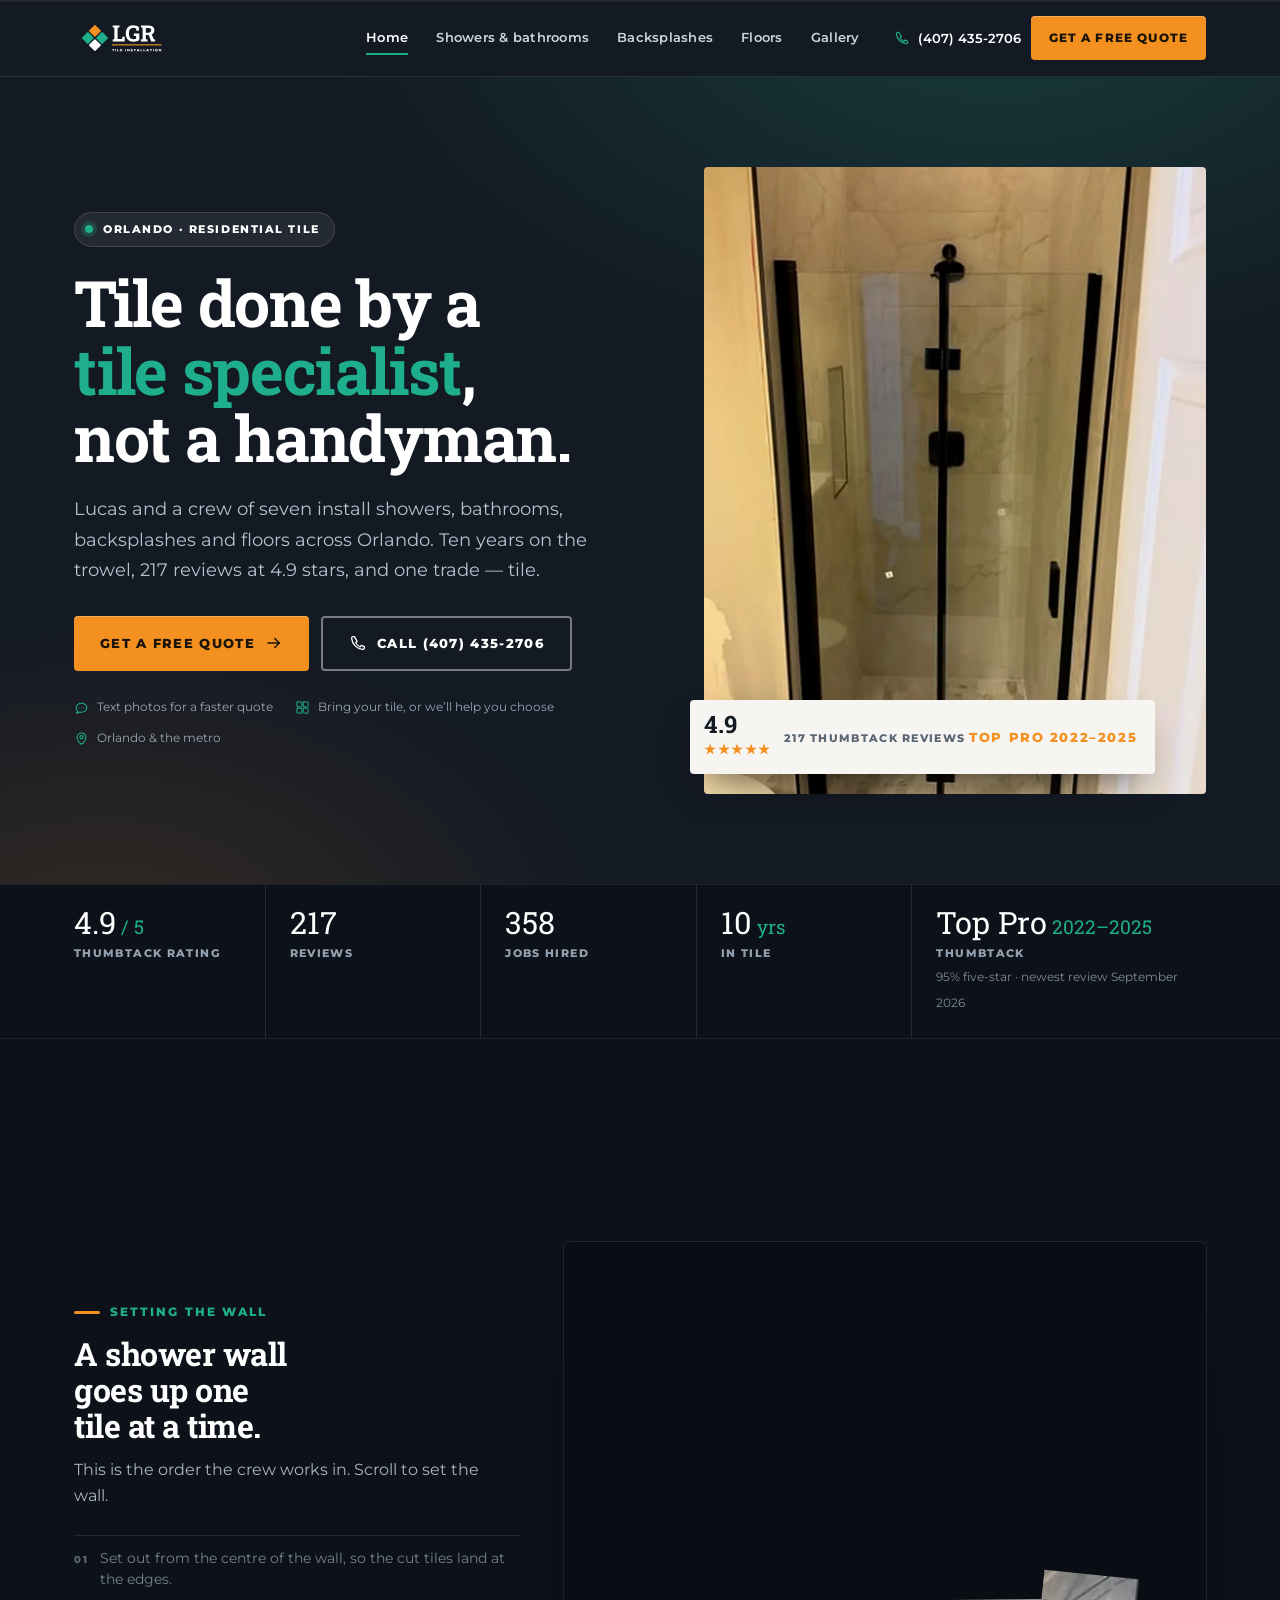
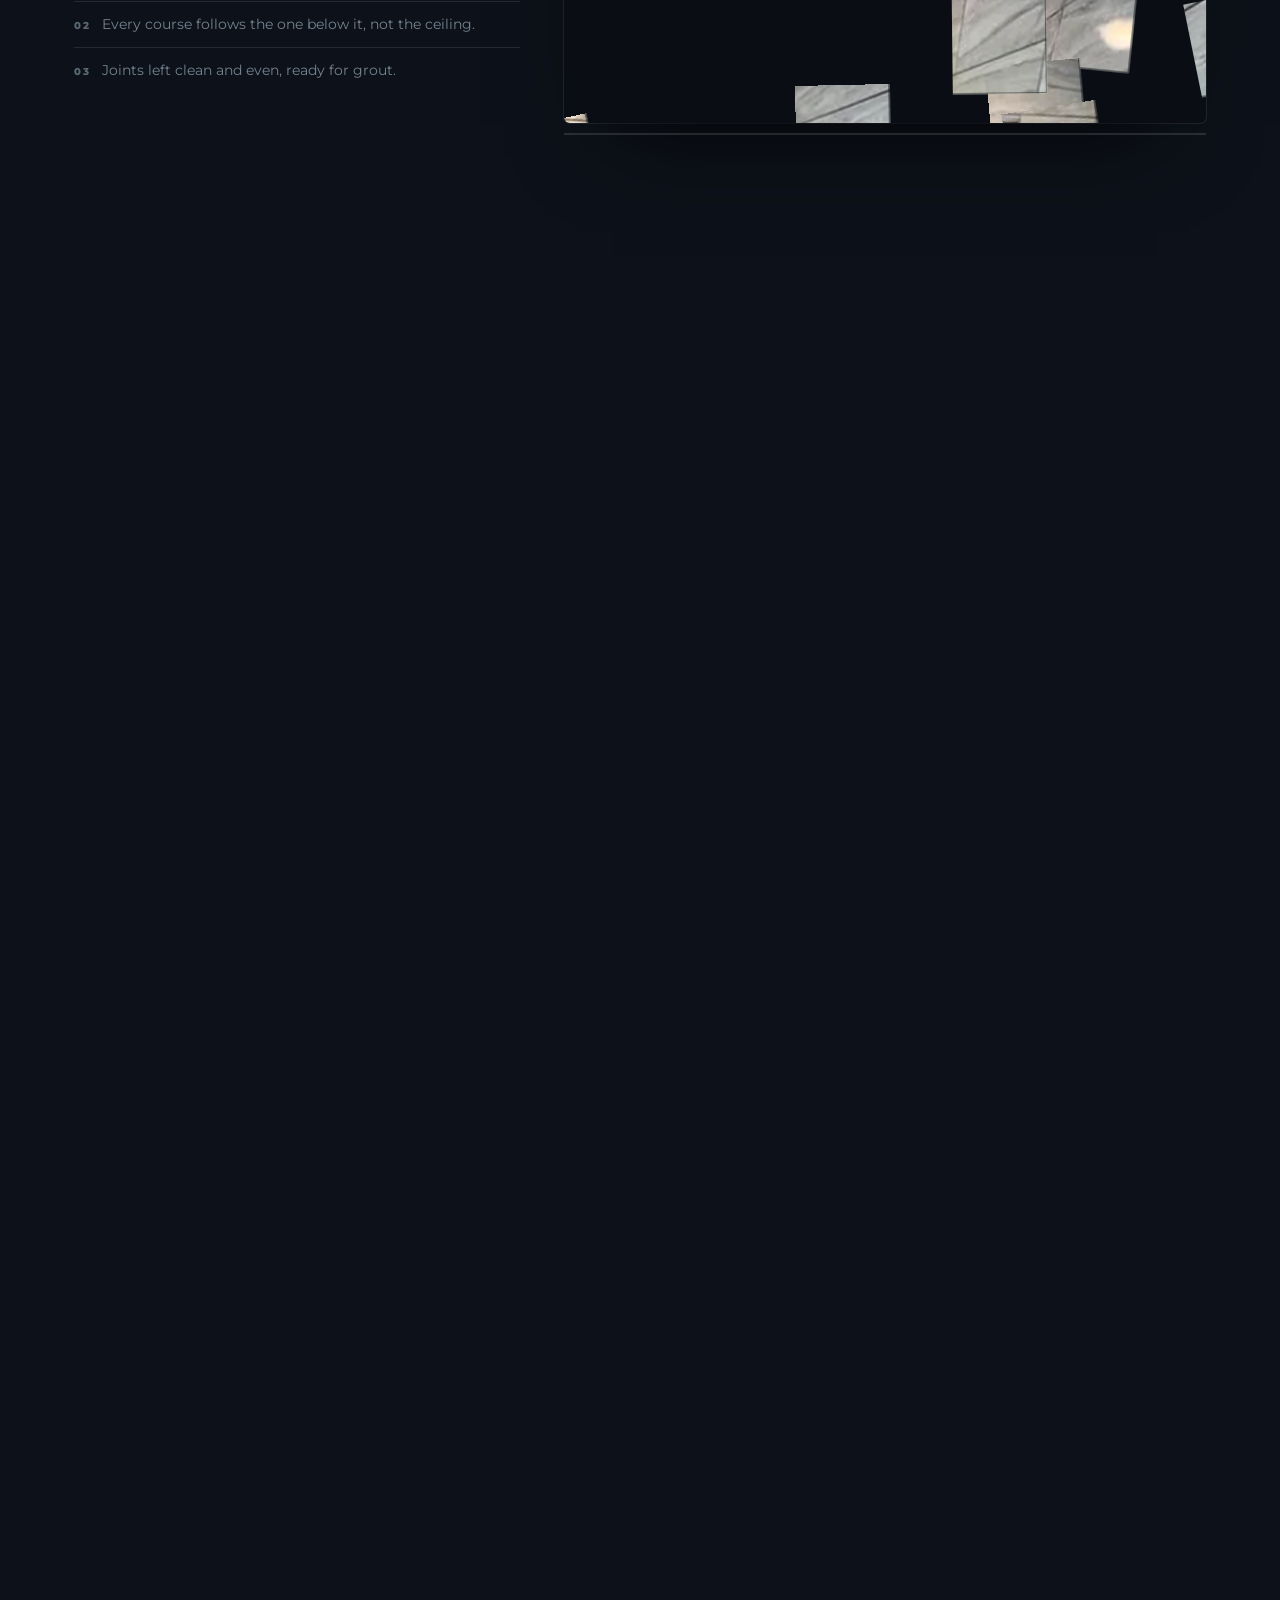
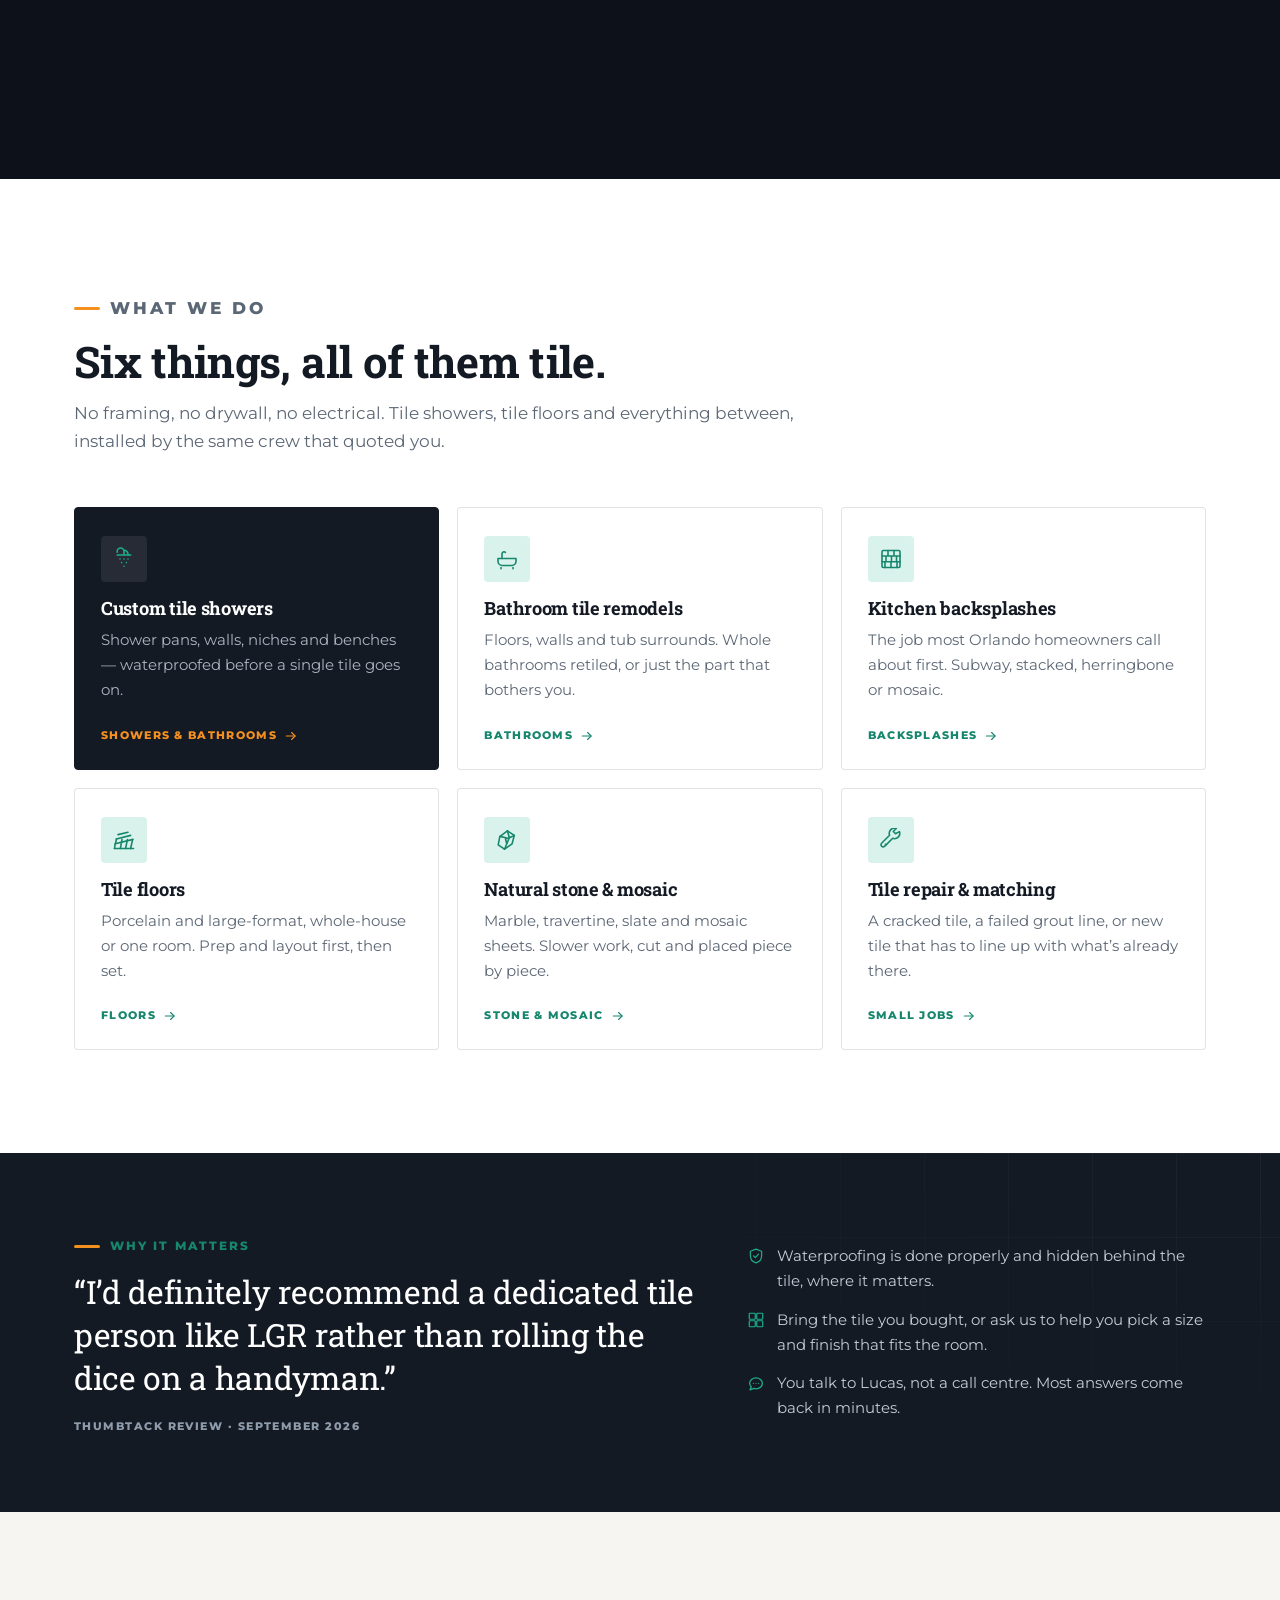
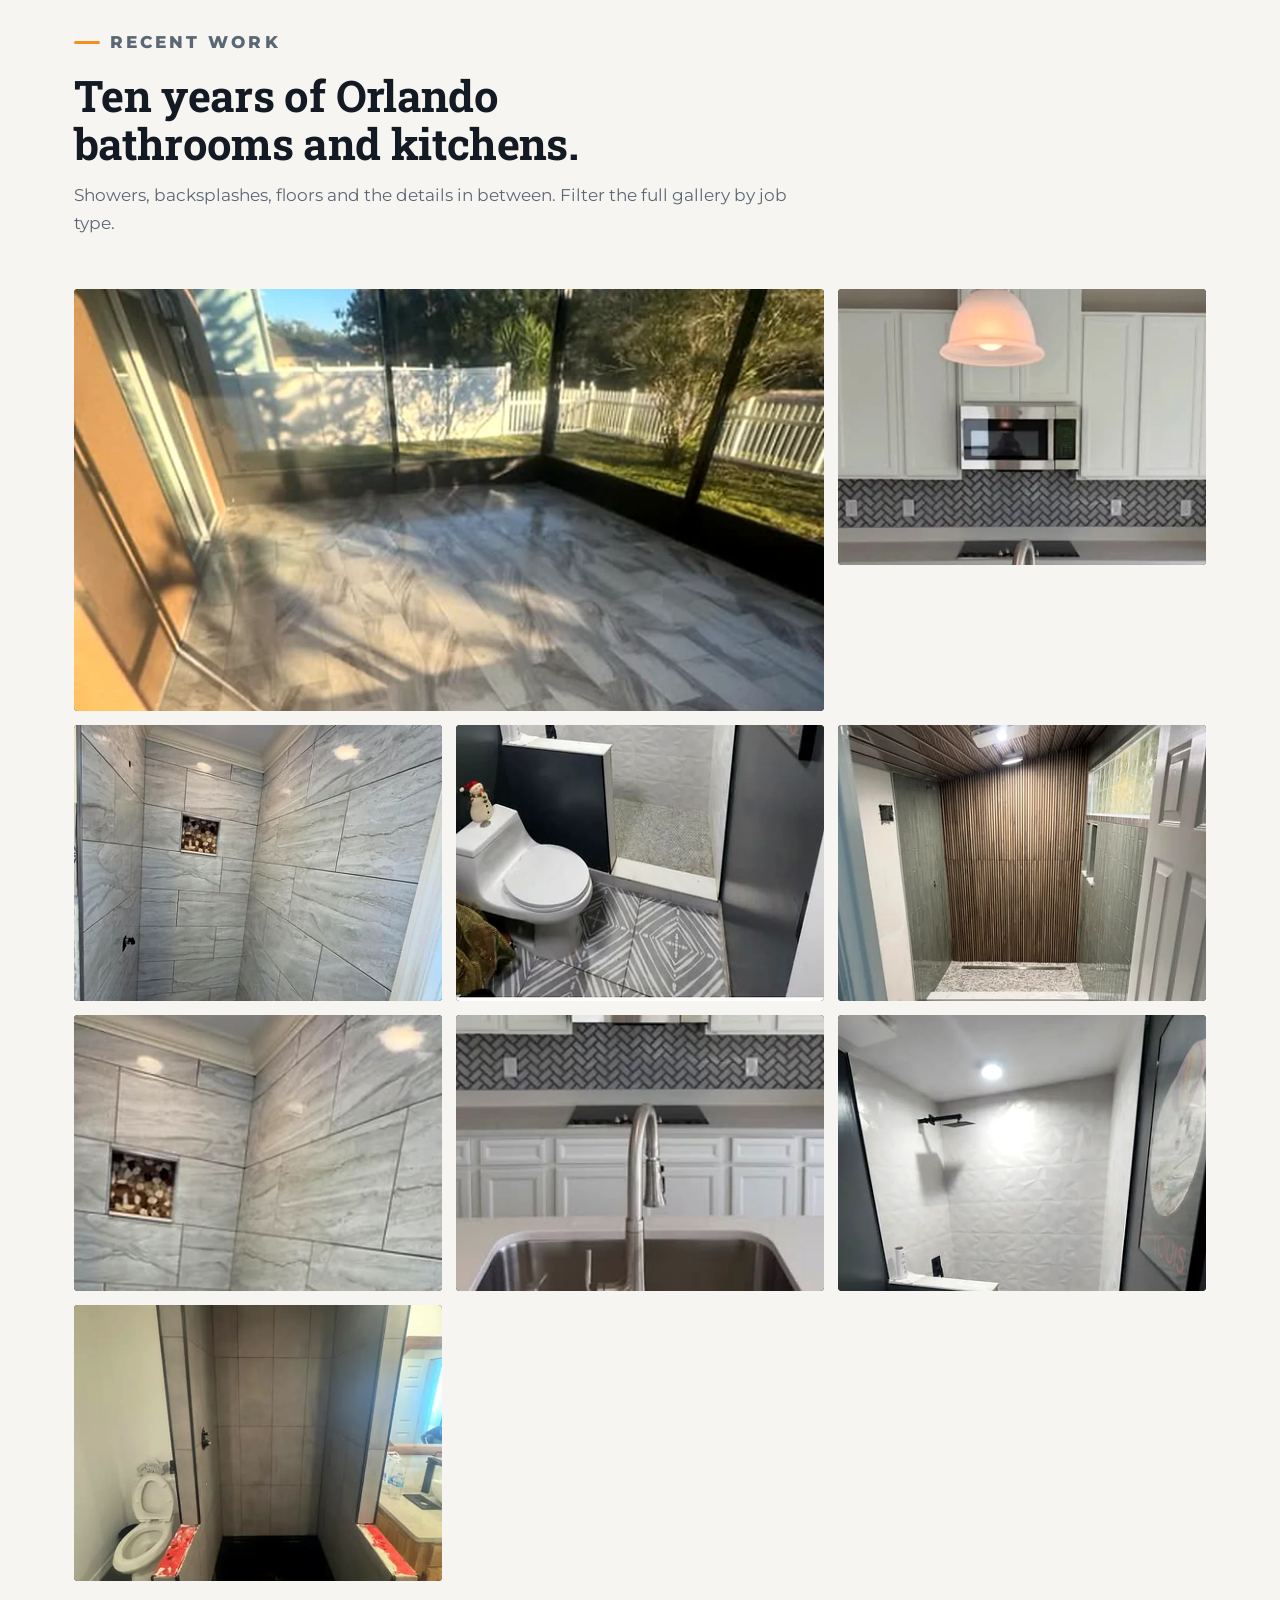
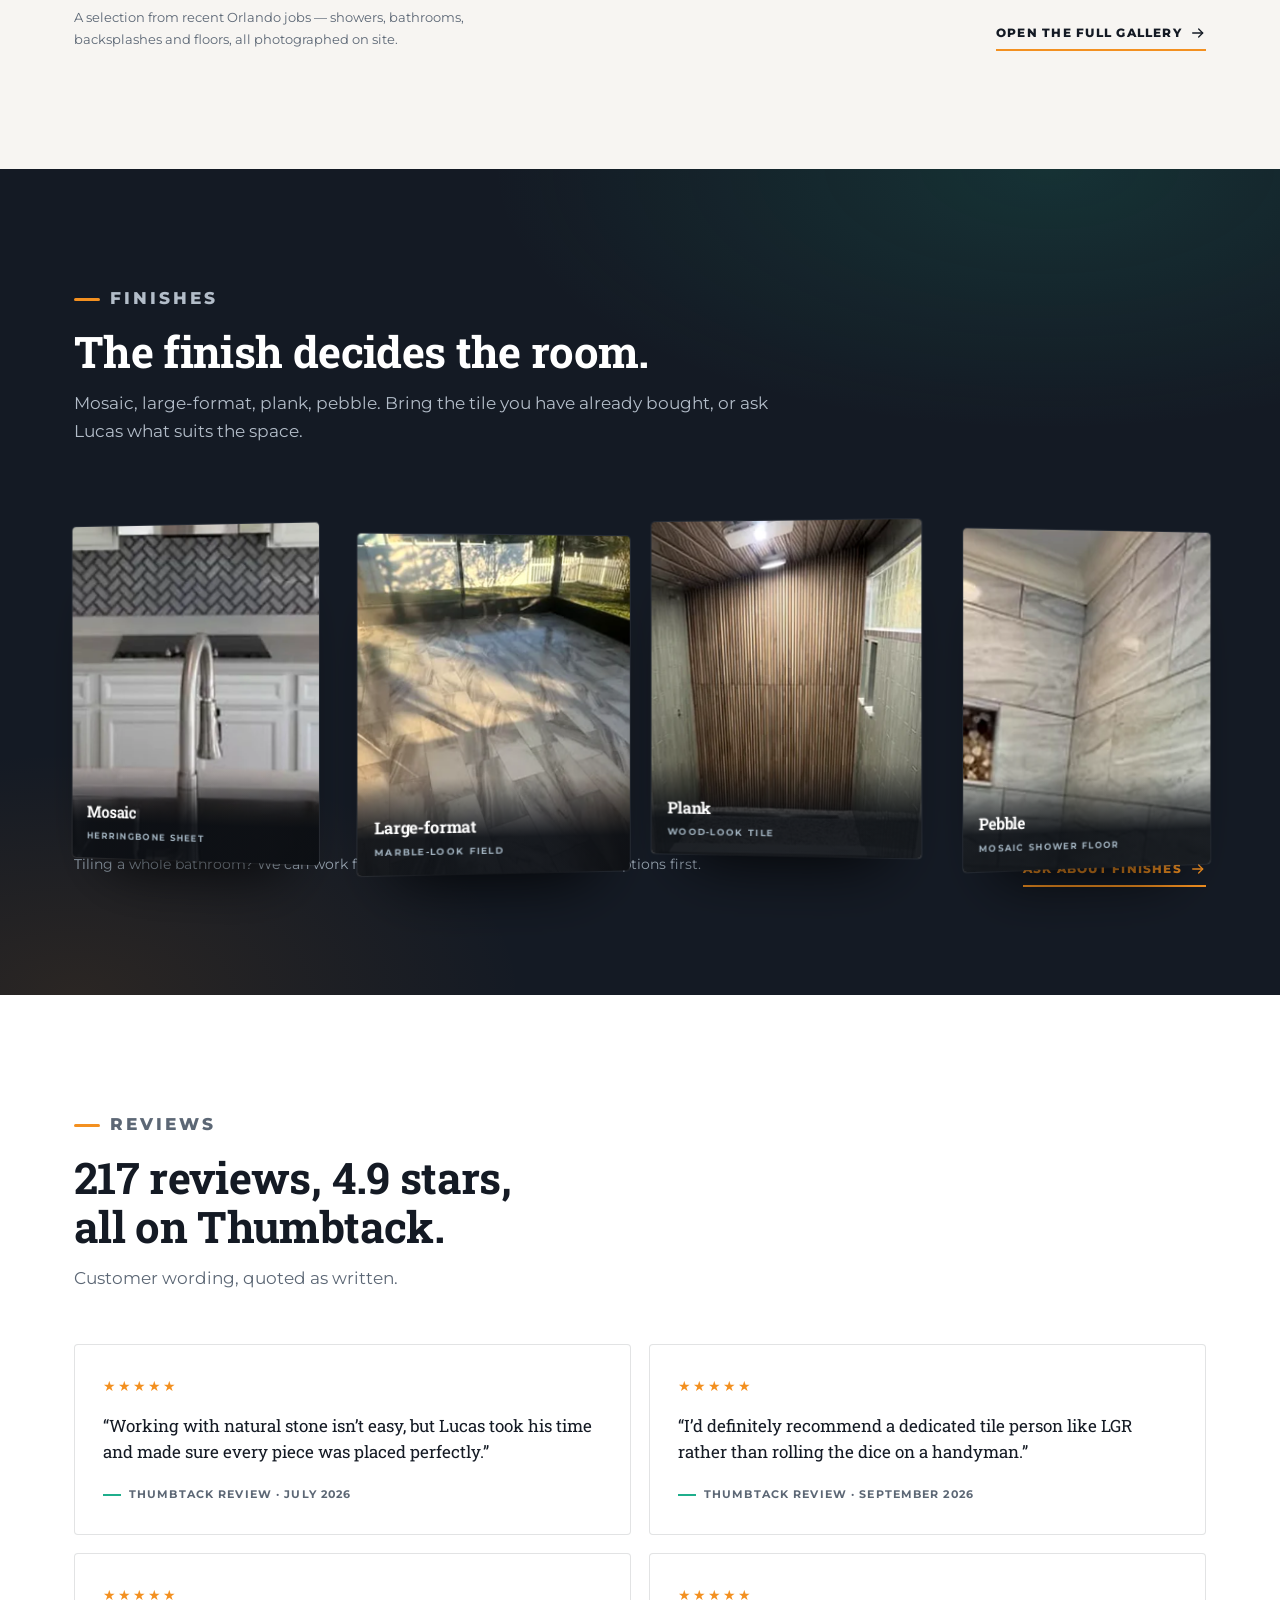
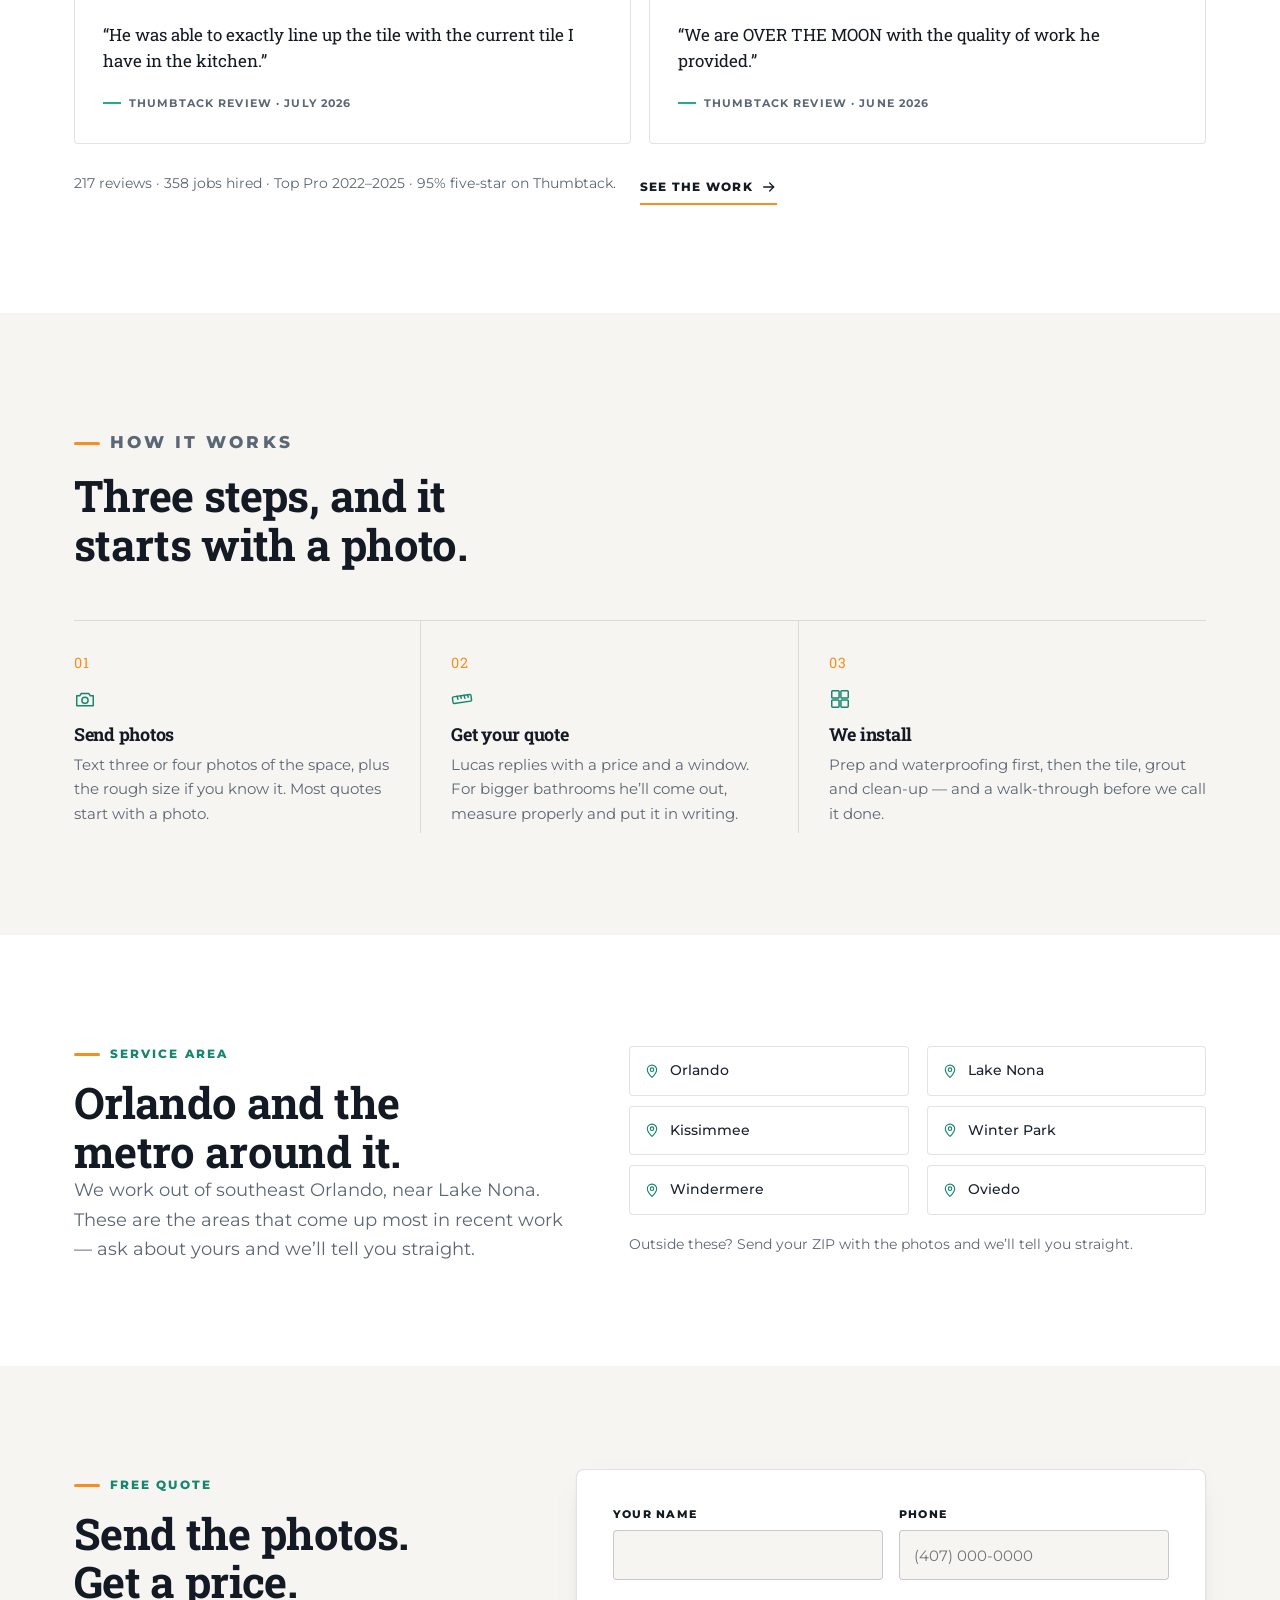
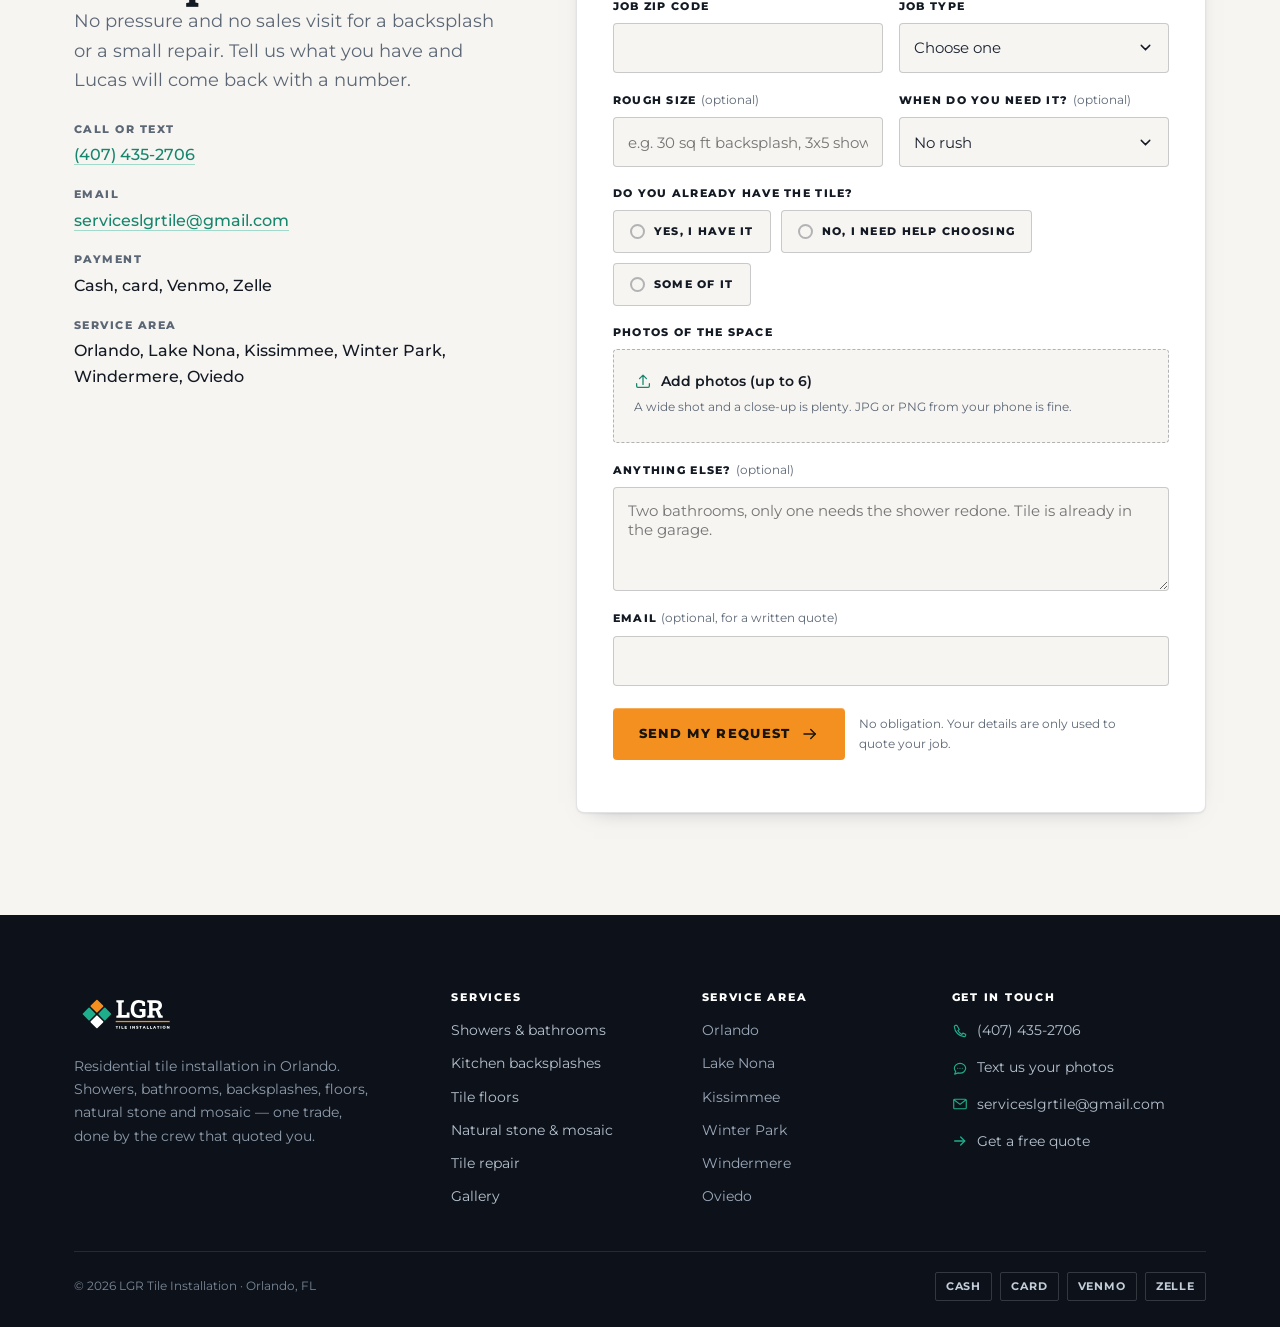
==== index.html @ 1f724a9e "Build the LGR Tile Installation site with its scroll-driven wall scene Seven static pages for an Orl" ====
<!doctype html>
<html lang="en">
<head>
  <meta charset="utf-8">
  <meta name="viewport" content="width=device-width, initial-scale=1">
  <title>Tile Installation in Orlando, FL | LGR Tile Installation</title>
  <meta name="description" content="Custom tile showers, bathroom remodels, kitchen backsplashes and tile floors in Orlando. Lucas and a seven-person crew, ten years in tile, 4.9 stars from 217 Thumbtack reviews. Free quotes — text your photos.">
  <link rel="canonical" href="https://lgrtileorlando.com/">
  <meta name="theme-color" content="#141a24">
  <link rel="icon" href="/assets/favicon.svg" type="image/svg+xml">
  <link rel="apple-touch-icon" href="/assets/favicon.svg">
  <meta property="og:type" content="website">
  <meta property="og:site_name" content="LGR Tile Installation">
  <meta property="og:title" content="Tile Installation in Orlando, FL | LGR Tile Installation">
  <meta property="og:description" content="Tile done by a tile specialist, not a handyman. Showers, bathrooms, backsplashes and floors across Orlando.">
  <meta property="og:url" content="https://lgrtileorlando.com/">
  <meta property="og:image" content="https://lgrtileorlando.com/assets/og.png">
  <meta property="og:image:alt" content="LGR Tile Installation — tile showers, bathrooms, backsplashes and floors in Orlando">
  <meta name="twitter:card" content="summary_large_image">
  <link rel="preload" href="/assets/fonts/roboto-slab-var.woff2" as="font" type="font/woff2" crossorigin>
  <link rel="preload" href="/assets/fonts/montserrat-var.woff2" as="font" type="font/woff2" crossorigin>
  <link rel="stylesheet" href="/assets/styles.css">
  <link rel="stylesheet" href="/assets/pages.css">
  <link rel="stylesheet" href="/assets/motion.css">
  <script>document.documentElement.classList.add('js');</script>
  <script type="application/ld+json">
  {
    "@context": "https://schema.org",
    "@type": "HomeAndConstructionBusiness",
    "name": "LGR Tile Installation",
    "alternateName": "LGR Tile",
    "description": "Residential tile installation in Orlando: custom showers, bathroom remodels, kitchen backsplashes, tile floors, natural stone, mosaic and tile repair.",
    "url": "https://lgrtileorlando.com/",
    "telephone": "+1-407-435-2706",
    "email": "serviceslgrtile@gmail.com",
    "image": "https://lgrtileorlando.com/assets/og.png",
    "logo": "https://lgrtileorlando.com/assets/logo-light.svg",
    "knowsAbout": ["Tile installation", "Waterproofing", "Natural stone", "Mosaic tile", "Porcelain tile"],
    "areaServed": [
      { "@type": "City", "name": "Orlando" },
      { "@type": "City", "name": "Lake Nona" },
      { "@type": "City", "name": "Kissimmee" },
      { "@type": "City", "name": "Winter Park" },
      { "@type": "City", "name": "Windermere" },
      { "@type": "City", "name": "Oviedo" }
    ],
    "address": { "@type": "PostalAddress", "addressLocality": "Orlando", "addressRegion": "FL", "addressCountry": "US" },
    "paymentAccepted": "Cash, Credit Card, Venmo, Zelle",
    "aggregateRating": { "@type": "AggregateRating", "ratingValue": "4.9", "reviewCount": "217", "bestRating": "5" },
    "review": [
      {
        "@type": "Review",
        "reviewRating": { "@type": "Rating", "ratingValue": "5", "bestRating": "5" },
        "author": { "@type": "Person", "name": "Thumbtack customer" },
        "datePublished": "2026-07",
        "reviewBody": "Working with natural stone isn't easy, but Lucas took his time and made sure every piece was placed perfectly."
      },
      {
        "@type": "Review",
        "reviewRating": { "@type": "Rating", "ratingValue": "5", "bestRating": "5" },
        "author": { "@type": "Person", "name": "Thumbtack customer" },
        "datePublished": "2026-09",
        "reviewBody": "I'd definitely recommend a dedicated tile person like LGR rather than rolling the dice on a handyman."
      }
    ]
  }
  </script>
</head>
<body>
  <a class="skip-link" href="#main">Skip to content</a>

  <header class="site-header">
    <div class="wrap">
      <a class="brand" href="/" aria-label="LGR Tile Installation — home">
        <img src="/assets/logo-dark.svg" alt="LGR Tile Installation" width="499" height="220">
      </a>
      <nav class="nav" id="site-nav" aria-label="Main">
        <a href="/" aria-current="page">Home</a>
        <a href="/showers-bathrooms/">Showers &amp; bathrooms</a>
        <a href="/backsplashes/">Backsplashes</a>
        <a href="/floors/">Floors</a>
        <a href="/gallery/">Gallery</a>
        <a class="nav-cta btn btn--accent btn--sm" href="/quote/">Get a free quote</a>
      </nav>
      <div class="header-actions">
        <a class="header-phone" href="tel:+14074352706" data-loc="header">
          <svg class="icon" aria-hidden="true"><use href="/assets/sprite.svg#i-phone"></use></svg>
          (407) 435-2706
        </a>
        <a class="btn btn--accent btn--sm" href="/quote/">Get a free quote</a>
      </div>
      <button class="nav-toggle" type="button" aria-expanded="false" aria-controls="site-nav" aria-label="Open menu">
        <svg class="icon icon-menu" aria-hidden="true"><use href="/assets/sprite.svg#i-menu"></use></svg>
        <svg class="icon icon-close" aria-hidden="true"><use href="/assets/sprite.svg#i-close"></use></svg>
      </button>
    </div>
  </header>

  <main id="main">

    <!-- Hero -->
    <section class="hero">
      <div class="wrap">
        <div class="hero-copy">
          <p class="hero-eyebrow"><span class="dot" aria-hidden="true"></span>Orlando &middot; residential tile</p>
          <h1>Tile done by a <em>tile specialist</em>, not a handyman.</h1>
          <p class="hero-sub">Lucas and a crew of seven install showers, bathrooms, backsplashes and floors across Orlando. Ten years on the trowel, 217 reviews at 4.9 stars, and one trade — tile.</p>
          <div class="hero-actions">
            <a class="btn btn--accent" href="/quote/">
              Get a free quote
              <svg class="icon" aria-hidden="true"><use href="/assets/sprite.svg#i-arrow"></use></svg>
            </a>
            <a class="btn btn--ghost-light" href="tel:+14074352706" data-loc="hero">
              <svg class="icon" aria-hidden="true"><use href="/assets/sprite.svg#i-phone"></use></svg>
              Call (407) 435-2706
            </a>
          </div>
          <p class="hero-meta">
            <span><svg class="icon" aria-hidden="true"><use href="/assets/sprite.svg#i-chat"></use></svg>Text photos for a faster quote</span>
            <span><svg class="icon" aria-hidden="true"><use href="/assets/sprite.svg#i-tile"></use></svg>Bring your tile, or we&rsquo;ll help you choose</span>
            <span><svg class="icon" aria-hidden="true"><use href="/assets/sprite.svg#i-pin"></use></svg>Orlando &amp; the metro</span>
          </p>
        </div>

        <div class="hero-art">
          <figure class="shot shot--tall" data-photo="hero-shower" data-alt="Marble-look tile shower with a black-framed glass door">
            <span class="shot-label"><span class="tile-dot" aria-hidden="true"></span>Marble-look shower &middot; Orlando</span>
          </figure>
          <div class="hero-badge">
            <div>
              <strong>4.9</strong>
              <span class="stars" aria-hidden="true">&#9733;&#9733;&#9733;&#9733;&#9733;</span>
            </div>
            <div>
              <span>217 Thumbtack reviews</span>
              <span class="stars" aria-hidden="true">Top Pro 2022&ndash;2025</span>
            </div>
          </div>
        </div>
      </div>
    </section>

    <!-- Proof bar -->
    <section class="proof" aria-label="Reputation at a glance">
      <div class="wrap">
        <div class="proof-item">
          <span class="proof-num">4.9<span class="unit"> / 5</span></span>
          <span class="proof-label">Thumbtack rating</span>
        </div>
        <div class="proof-item">
          <span class="proof-num">217</span>
          <span class="proof-label">Reviews</span>
        </div>
        <div class="proof-item">
          <span class="proof-num">358</span>
          <span class="proof-label">Jobs hired</span>
        </div>
        <div class="proof-item">
          <span class="proof-num">10<span class="unit"> yrs</span></span>
          <span class="proof-label">In tile</span>
        </div>
        <div class="proof-item proof-item--wide">
          <span class="proof-num">Top Pro<span class="unit"> 2022&ndash;2025</span></span>
          <span class="proof-label">Thumbtack</span>
          <span class="proof-source">95% five-star &middot; newest review September 2026</span>
        </div>
      </div>
    </section>

    <!-- Set the wall — pinned scroll scene -->
    <section class="build" id="build" aria-labelledby="build-title">
      <div class="build__sticky">
        <div class="wrap build__inner">
          <div class="build__copy">
            <p class="eyebrow">Setting the wall</p>
            <h2 class="h2" id="build-title">A shower wall goes up one tile at a time.</h2>
            <p class="build__lede">This is the order the crew works in. Scroll to set the wall.</p>
            <ol class="build__steps">
              <li><span class="build__num">01</span><span>Set out from the centre of the wall, so the cut tiles land at the edges.</span></li>
              <li><span class="build__num">02</span><span>Every course follows the one below it, not the ceiling.</span></li>
              <li><span class="build__num">03</span><span>Joints left clean and even, ready for grout.</span></li>
            </ol>
          </div>

          <div class="build__stage">
            <div class="build__wall" data-build-wall>
              <img class="build__plate" src="/assets/photos/shower-gray-plank-43.webp" alt="Shower wall in gray plank-look tile with a pebble mosaic niche" width="720" height="540" loading="lazy" decoding="async">
              <span class="build__done"><span class="tile-dot" aria-hidden="true"></span>Gray plank shower &middot; set</span>
            </div>
            <div class="build__meter" aria-hidden="true"><span></span></div>
          </div>
        </div>
      </div>
    </section>

    <!-- Services -->
    <section class="section" id="services">
      <div class="wrap">
        <div class="section-head reveal">
          <p class="eyebrow">What we do</p>
          <h2 class="h2">Six things, all of them tile.</h2>
          <p>No framing, no drywall, no electrical. Tile showers, tile floors and everything between, installed by the same crew that quoted you.</p>
        </div>

        <div class="cards">
          <a class="card card--feature reveal" href="/showers-bathrooms/">
            <span class="card-icon"><svg class="icon" aria-hidden="true"><use href="/assets/sprite.svg#i-shower"></use></svg></span>
            <h3>Custom tile showers</h3>
            <p>Shower pans, walls, niches and benches — waterproofed before a single tile goes on.</p>
            <span class="card-more">Showers &amp; bathrooms <svg class="icon" aria-hidden="true"><use href="/assets/sprite.svg#i-arrow"></use></svg></span>
          </a>

          <a class="card reveal" href="/showers-bathrooms/#bathrooms">
            <span class="card-icon"><svg class="icon" aria-hidden="true"><use href="/assets/sprite.svg#i-bath"></use></svg></span>
            <h3>Bathroom tile remodels</h3>
            <p>Floors, walls and tub surrounds. Whole bathrooms retiled, or just the part that bothers you.</p>
            <span class="card-more">Bathrooms <svg class="icon" aria-hidden="true"><use href="/assets/sprite.svg#i-arrow"></use></svg></span>
          </a>

          <a class="card reveal" href="/backsplashes/">
            <span class="card-icon"><svg class="icon" aria-hidden="true"><use href="/assets/sprite.svg#i-backsplash"></use></svg></span>
            <h3>Kitchen backsplashes</h3>
            <p>The job most Orlando homeowners call about first. Subway, stacked, herringbone or mosaic.</p>
            <span class="card-more">Backsplashes <svg class="icon" aria-hidden="true"><use href="/assets/sprite.svg#i-arrow"></use></svg></span>
          </a>

          <a class="card reveal" href="/floors/">
            <span class="card-icon"><svg class="icon" aria-hidden="true"><use href="/assets/sprite.svg#i-floor"></use></svg></span>
            <h3>Tile floors</h3>
            <p>Porcelain and large-format, whole-house or one room. Prep and layout first, then set.</p>
            <span class="card-more">Floors <svg class="icon" aria-hidden="true"><use href="/assets/sprite.svg#i-arrow"></use></svg></span>
          </a>

          <a class="card reveal" href="/floors/#stone">
            <span class="card-icon"><svg class="icon" aria-hidden="true"><use href="/assets/sprite.svg#i-stone"></use></svg></span>
            <h3>Natural stone &amp; mosaic</h3>
            <p>Marble, travertine, slate and mosaic sheets. Slower work, cut and placed piece by piece.</p>
            <span class="card-more">Stone &amp; mosaic <svg class="icon" aria-hidden="true"><use href="/assets/sprite.svg#i-arrow"></use></svg></span>
          </a>

          <a class="card reveal" href="/quote/#repair">
            <span class="card-icon"><svg class="icon" aria-hidden="true"><use href="/assets/sprite.svg#i-repair"></use></svg></span>
            <h3>Tile repair &amp; matching</h3>
            <p>A cracked tile, a failed grout line, or new tile that has to line up with what&rsquo;s already there.</p>
            <span class="card-more">Small jobs <svg class="icon" aria-hidden="true"><use href="/assets/sprite.svg#i-arrow"></use></svg></span>
          </a>
        </div>
      </div>
    </section>

    <!-- Positioning band -->
    <section class="band">
      <div class="wrap">
        <div class="reveal">
          <p class="eyebrow">Why it matters</p>
          <blockquote>
            <p>&ldquo;I&rsquo;d definitely recommend a dedicated tile person like LGR rather than rolling the dice on a handyman.&rdquo;</p>
            <footer>Thumbtack review &middot; September 2026</footer>
          </blockquote>
        </div>
        <ul class="band-points reveal">
          <li>
            <svg class="icon" aria-hidden="true"><use href="/assets/sprite.svg#i-shield"></use></svg>
            <span>Waterproofing is done properly and hidden behind the tile, where it matters.</span>
          </li>
          <li>
            <svg class="icon" aria-hidden="true"><use href="/assets/sprite.svg#i-tile"></use></svg>
            <span>Bring the tile you bought, or ask us to help you pick a size and finish that fits the room.</span>
          </li>
          <li>
            <svg class="icon" aria-hidden="true"><use href="/assets/sprite.svg#i-chat"></use></svg>
            <span>You talk to Lucas, not a call centre. Most answers come back in minutes.</span>
          </li>
        </ul>
      </div>
    </section>

    <!-- Recent work -->
    <section class="section section--paper" id="work">
      <div class="wrap">
        <div class="section-head reveal">
          <p class="eyebrow">Recent work</p>
          <h2 class="h2">Ten years of Orlando bathrooms and kitchens.</h2>
          <p>Showers, backsplashes, floors and the details in between. Filter the full gallery by job type.</p>
        </div>

        <div class="work-grid reveal">
          <figure class="shot reveal shot--wide" data-photo="work-1" data-alt="Large-format marble-look floor through a sunroom">
            <span class="shot-label"><span class="tile-dot" aria-hidden="true"></span>Large-format floor</span>
          </figure>
          <figure class="shot reveal" data-photo="work-2" data-alt="Herringbone mosaic kitchen backsplash">
            <span class="shot-label"><span class="tile-dot" aria-hidden="true"></span>Kitchen backsplash</span>
          </figure>
          <figure class="shot reveal" data-photo="work-3" data-alt="Shower in gray plank-look tile with a pebble niche">
            <span class="shot-label"><span class="tile-dot" aria-hidden="true"></span>Gray plank shower</span>
          </figure>
          <figure class="shot reveal" data-photo="work-4" data-alt="Bathroom floor in patterned tile beside a tiled shower">
            <span class="shot-label"><span class="tile-dot" aria-hidden="true"></span>Bathroom floor</span>
          </figure>
          <figure class="shot reveal shot--stone" data-photo="work-5" data-alt="Bathroom with a wood-look tiled ceiling and pebble shower floor">
            <span class="shot-label"><span class="tile-dot" aria-hidden="true"></span>Wood-look ceiling</span>
          </figure>
          <figure class="shot reveal" data-photo="work-6" data-alt="Pebble mosaic niche in a tiled shower">
            <span class="shot-label"><span class="tile-dot" aria-hidden="true"></span>Pebble niche</span>
          </figure>
          <figure class="shot reveal shot--gold" data-photo="work-7" data-alt="Herringbone mosaic band above a kitchen counter">
            <span class="shot-label"><span class="tile-dot" aria-hidden="true"></span>Herringbone detail</span>
          </figure>
          <figure class="shot reveal" data-photo="work-8" data-alt="Textured shower wall with a black shower head and dark accent wall">
            <span class="shot-label"><span class="tile-dot" aria-hidden="true"></span>Shower &amp; accent wall</span>
          </figure>
          <figure class="shot reveal" data-photo="work-9" data-alt="Shower pan and curb waterproofed before tiling">
            <span class="shot-label"><span class="tile-dot" aria-hidden="true"></span>Waterproofing in progress</span>
          </figure>
        </div>

        <div class="work-foot reveal">
          <p class="work-note">A selection from recent Orlando jobs — showers, bathrooms, backsplashes and floors, all photographed on site.</p>
          <a class="text-link" href="/gallery/">Open the full gallery <svg class="icon" aria-hidden="true"><use href="/assets/sprite.svg#i-arrow"></use></svg></a>
        </div>
      </div>
    </section>

    <!-- Finishes — CSS 3D slabs -->
    <section class="finishes" id="finishes" aria-labelledby="finishes-title">
      <div class="wrap">
        <div class="section-head reveal">
          <p class="eyebrow">Finishes</p>
          <h2 class="h2" id="finishes-title">The finish decides the room.</h2>
          <p>Mosaic, large-format, plank, pebble. Bring the tile you have already bought, or ask Lucas what suits the space.</p>
        </div>

        <div class="slabs" data-slabs>
          <figure class="slab">
            <img src="/assets/photos/kitchen-herringbone-detail.webp" alt="Herringbone mosaic band above a kitchen counter" width="700" height="525" loading="lazy" decoding="async">
            <figcaption><strong>Mosaic</strong><span>Herringbone sheet</span></figcaption>
          </figure>
          <figure class="slab">
            <img src="/assets/photos/floor-sunroom-43.webp" alt="Large-format marble-look floor tile in a sunroom" width="720" height="540" loading="lazy" decoding="async">
            <figcaption><strong>Large-format</strong><span>Marble-look field</span></figcaption>
          </figure>
          <figure class="slab">
            <img src="/assets/photos/bathroom-wood-ceiling.webp" alt="Wood-look tiled bathroom ceiling and walls" width="720" height="540" loading="lazy" decoding="async">
            <figcaption><strong>Plank</strong><span>Wood-look tile</span></figcaption>
          </figure>
          <figure class="slab">
            <img src="/assets/photos/shower-gray-niche.webp" alt="Pebble mosaic niche inside a tiled shower" width="640" height="479" loading="lazy" decoding="async">
            <figcaption><strong>Pebble</strong><span>Mosaic shower floor</span></figcaption>
          </figure>
        </div>

        <div class="slabs-note reveal">
          <p>Tiling a whole bathroom? We can work from the tile you have, or price a few options first.</p>
          <a class="text-link" href="/quote/">Ask about finishes <svg class="icon" aria-hidden="true"><use href="/assets/sprite.svg#i-arrow"></use></svg></a>
        </div>
      </div>
    </section>

    <!-- Reviews -->
    <section class="section" id="reviews">
      <div class="wrap">
        <div class="section-head reveal">
          <p class="eyebrow">Reviews</p>
          <h2 class="h2">217 reviews, 4.9 stars, all on Thumbtack.</h2>
          <p>Customer wording, quoted as written.</p>
        </div>

        <div class="reviews">
          <figure class="review reveal">
            <span class="stars" aria-hidden="true">&#9733;&#9733;&#9733;&#9733;&#9733;</span>
            <span class="sr-only">Rated 5 out of 5</span>
            <blockquote>&ldquo;Working with natural stone isn&rsquo;t easy, but Lucas took his time and made sure every piece was placed perfectly.&rdquo;</blockquote>
            <figcaption>Thumbtack review &middot; July 2026</figcaption>
          </figure>

          <figure class="review reveal">
            <span class="stars" aria-hidden="true">&#9733;&#9733;&#9733;&#9733;&#9733;</span>
            <span class="sr-only">Rated 5 out of 5</span>
            <blockquote>&ldquo;I&rsquo;d definitely recommend a dedicated tile person like LGR rather than rolling the dice on a handyman.&rdquo;</blockquote>
            <figcaption>Thumbtack review &middot; September 2026</figcaption>
          </figure>

          <figure class="review reveal">
            <span class="stars" aria-hidden="true">&#9733;&#9733;&#9733;&#9733;&#9733;</span>
            <span class="sr-only">Rated 5 out of 5</span>
            <blockquote>&ldquo;He was able to exactly line up the tile with the current tile I have in the kitchen.&rdquo;</blockquote>
            <figcaption>Thumbtack review &middot; July 2026</figcaption>
          </figure>

          <figure class="review reveal">
            <span class="stars" aria-hidden="true">&#9733;&#9733;&#9733;&#9733;&#9733;</span>
            <span class="sr-only">Rated 5 out of 5</span>
            <blockquote>&ldquo;We are OVER THE MOON with the quality of work he provided.&rdquo;</blockquote>
            <figcaption>Thumbtack review &middot; June 2026</figcaption>
          </figure>
        </div>

        <div class="reviews-foot reveal">
          <p>217 reviews &middot; 358 jobs hired &middot; Top Pro 2022&ndash;2025 &middot; 95% five-star on Thumbtack.</p>
          <a class="text-link" href="/gallery/">See the work <svg class="icon" aria-hidden="true"><use href="/assets/sprite.svg#i-arrow"></use></svg></a>
        </div>
      </div>
    </section>

    <!-- How it works -->
    <section class="section section--paper" id="process">
      <div class="wrap">
        <div class="section-head reveal">
          <p class="eyebrow">How it works</p>
          <h2 class="h2">Three steps, and it starts with a photo.</h2>
        </div>

        <div class="steps">
          <article class="step reveal">
            <svg class="icon" aria-hidden="true"><use href="/assets/sprite.svg#i-camera"></use></svg>
            <h3>Send photos</h3>
            <p>Text three or four photos of the space, plus the rough size if you know it. Most quotes start with a photo.</p>
          </article>
          <article class="step reveal">
            <svg class="icon" aria-hidden="true"><use href="/assets/sprite.svg#i-ruler"></use></svg>
            <h3>Get your quote</h3>
            <p>Lucas replies with a price and a window. For bigger bathrooms he&rsquo;ll come out, measure properly and put it in writing.</p>
          </article>
          <article class="step reveal">
            <svg class="icon" aria-hidden="true"><use href="/assets/sprite.svg#i-tile"></use></svg>
            <h3>We install</h3>
            <p>Prep and waterproofing first, then the tile, grout and clean-up — and a walk-through before we call it done.</p>
          </article>
        </div>
      </div>
    </section>

    <!-- Service area -->
    <section class="section" id="area">
      <div class="wrap">
        <div class="area">
          <div class="reveal">
            <p class="eyebrow">Service area</p>
            <h2 class="h2">Orlando and the metro around it.</h2>
            <p class="lede">We work out of southeast Orlando, near Lake Nona. These are the areas that come up most in recent work — ask about yours and we&rsquo;ll tell you straight.</p>
          </div>
          <div class="reveal">
            <ul class="area-list">
              <li><svg class="icon" aria-hidden="true"><use href="/assets/sprite.svg#i-pin"></use></svg>Orlando</li>
              <li><svg class="icon" aria-hidden="true"><use href="/assets/sprite.svg#i-pin"></use></svg>Lake Nona</li>
              <li><svg class="icon" aria-hidden="true"><use href="/assets/sprite.svg#i-pin"></use></svg>Kissimmee</li>
              <li><svg class="icon" aria-hidden="true"><use href="/assets/sprite.svg#i-pin"></use></svg>Winter Park</li>
              <li><svg class="icon" aria-hidden="true"><use href="/assets/sprite.svg#i-pin"></use></svg>Windermere</li>
              <li><svg class="icon" aria-hidden="true"><use href="/assets/sprite.svg#i-pin"></use></svg>Oviedo</li>
            </ul>
            <p class="area-note">Outside these? Send your ZIP with the photos and we&rsquo;ll tell you straight.</p>
          </div>
        </div>
      </div>
    </section>

    <!-- Quote -->
    <section class="section section--paper" id="quote">
      <div class="wrap">
        <div class="quote-shell">
          <div class="quote-aside reveal">
            <p class="eyebrow">Free quote</p>
            <h2 class="h2">Send the photos. Get a price.</h2>
            <p class="lede">No pressure and no sales visit for a backsplash or a small repair. Tell us what you have and Lucas will come back with a number.</p>
            <dl>
              <div>
                <dt>Call or text</dt>
                <dd><a href="tel:+14074352706" data-loc="quote-aside">(407) 435-2706</a></dd>
              </div>
              <div>
                <dt>Email</dt>
                <dd><a href="mailto:serviceslgrtile@gmail.com">serviceslgrtile@gmail.com</a></dd>
              </div>
              <div>
                <dt>Payment</dt>
                <dd>Cash, card, Venmo, Zelle</dd>
              </div>
              <div>
                <dt>Service area</dt>
                <dd>Orlando, Lake Nona, Kissimmee, Winter Park, Windermere, Oviedo</dd>
              </div>
            </dl>
          </div>

          <form class="form-card reveal" data-quote-form novalidate>
            <div class="form-grid">
              <div class="field">
                <label for="name">Your name</label>
                <input id="name" name="name" type="text" autocomplete="name" required>
                <span class="field-error" aria-live="polite"></span>
              </div>
              <div class="field">
                <label for="phone">Phone</label>
                <input id="phone" name="phone" type="tel" inputmode="tel" autocomplete="tel" placeholder="(407) 000-0000" required>
                <span class="field-error" aria-live="polite"></span>
              </div>
              <div class="field">
                <label for="zip">Job ZIP code</label>
                <input id="zip" name="zip" type="text" inputmode="numeric" maxlength="5" autocomplete="postal-code" required>
                <span class="field-error" aria-live="polite"></span>
              </div>
              <div class="field">
                <label for="jobType">Job type</label>
                <select id="jobType" name="jobType" required>
                  <option value="">Choose one</option>
                  <option>Shower</option>
                  <option>Bathroom floor or walls</option>
                  <option>Kitchen backsplash</option>
                  <option>Tile floor</option>
                  <option>Natural stone or mosaic</option>
                  <option>Tile repair or matching</option>
                  <option>Not sure yet</option>
                </select>
                <span class="field-error" aria-live="polite"></span>
              </div>
              <div class="field">
                <label for="size">Rough size <span class="hint">(optional)</span></label>
                <input id="size" name="size" type="text" placeholder="e.g. 30 sq ft backsplash, 3x5 shower">
              </div>
              <div class="field">
                <label for="timing">When do you need it? <span class="hint">(optional)</span></label>
                <select id="timing" name="timing">
                  <option value="">No rush</option>
                  <option>As soon as possible</option>
                  <option>Within a month</option>
                  <option>One to three months</option>
                  <option>Just planning and pricing</option>
                </select>
              </div>
              <div class="field field--full" data-group="haveTile">
                <label id="haveTileLabel">Do you already have the tile?</label>
                <div class="choice-row" role="radiogroup" aria-labelledby="haveTileLabel">
                  <label class="choice"><input type="radio" name="haveTile" value="Yes"><span>Yes, I have it</span></label>
                  <label class="choice"><input type="radio" name="haveTile" value="No"><span>No, I need help choosing</span></label>
                  <label class="choice"><input type="radio" name="haveTile" value="Partly"><span>Some of it</span></label>
                </div>
                <span class="field-error" aria-live="polite"></span>
              </div>
              <div class="field field--full">
                <label for="photos">Photos of the space</label>
                <span class="file-drop">
                  <input id="photos" name="photos" type="file" accept="image/*" multiple>
                  <span class="file-title"><svg class="icon" aria-hidden="true"><use href="/assets/sprite.svg#i-upload"></use></svg>Add photos (up to 6)</span>
                  <span class="file-hint">A wide shot and a close-up is plenty. JPG or PNG from your phone is fine.</span>
                  <span class="file-list" aria-live="polite"></span>
                </span>
              </div>
              <div class="field field--full">
                <label for="message">Anything else? <span class="hint">(optional)</span></label>
                <textarea id="message" name="message" placeholder="Two bathrooms, only one needs the shower redone. Tile is already in the garage."></textarea>
              </div>
              <div class="field field--full">
                <label for="email">Email <span class="hint">(optional, for a written quote)</span></label>
                <input id="email" name="email" type="email" autocomplete="email">
                <span class="field-error" aria-live="polite"></span>
              </div>
              <div class="hp-field" aria-hidden="true">
                <label for="company_website">Leave this empty</label>
                <input id="company_website" name="company_website" type="text" tabindex="-1" autocomplete="off">
              </div>
            </div>

            <div class="form-foot">
              <button class="btn btn--accent" type="submit">
                Send my request
                <svg class="icon" aria-hidden="true"><use href="/assets/sprite.svg#i-arrow"></use></svg>
              </button>
              <p class="form-note">No obligation. Your details are only used to quote your job.</p>
            </div>
            <p class="form-status" role="status" aria-live="polite"></p>
          </form>
        </div>
      </div>
    </section>

  </main>

  <footer class="site-footer">
    <div class="wrap">
      <div class="footer-grid">
        <div class="footer-brand">
          <img src="/assets/logo-dark.svg" alt="LGR Tile Installation" width="499" height="220">
          <p>Residential tile installation in Orlando. Showers, bathrooms, backsplashes, floors, natural stone and mosaic — one trade, done by the crew that quoted you.</p>
        </div>
        <div>
          <h4>Services</h4>
          <ul>
            <li><a href="/showers-bathrooms/">Showers &amp; bathrooms</a></li>
            <li><a href="/backsplashes/">Kitchen backsplashes</a></li>
            <li><a href="/floors/">Tile floors</a></li>
            <li><a href="/floors/#stone">Natural stone &amp; mosaic</a></li>
            <li><a href="/quote/#repair">Tile repair</a></li>
            <li><a href="/gallery/">Gallery</a></li>
          </ul>
        </div>
        <div>
          <h4>Service area</h4>
          <ul>
            <li>Orlando</li>
            <li>Lake Nona</li>
            <li>Kissimmee</li>
            <li>Winter Park</li>
            <li>Windermere</li>
            <li>Oviedo</li>
          </ul>
        </div>
        <div class="footer-contact">
          <h4>Get in touch</h4>
          <ul>
            <li><a href="tel:+14074352706" data-loc="footer"><svg class="icon" aria-hidden="true"><use href="/assets/sprite.svg#i-phone"></use></svg>(407) 435-2706</a></li>
            <li><a href="sms:+14074352706" data-loc="footer"><svg class="icon" aria-hidden="true"><use href="/assets/sprite.svg#i-chat"></use></svg>Text us your photos</a></li>
            <li><a href="mailto:serviceslgrtile@gmail.com"><svg class="icon" aria-hidden="true"><use href="/assets/sprite.svg#i-mail"></use></svg>serviceslgrtile@gmail.com</a></li>
            <li><a href="/quote/"><svg class="icon" aria-hidden="true"><use href="/assets/sprite.svg#i-arrow"></use></svg>Get a free quote</a></li>
          </ul>
        </div>
      </div>
      <div class="footer-bottom">
        <p>&copy; <span id="year">2026</span> LGR Tile Installation &middot; Orlando, FL</p>
        <div class="pay-list">
          <span>Cash</span><span>Card</span><span>Venmo</span><span>Zelle</span>
        </div>
      </div>
    </div>
  </footer>

  <div class="mobile-bar">
    <a class="bar-call" href="tel:+14074352706" data-loc="mobile-bar">
      <svg class="icon" aria-hidden="true"><use href="/assets/sprite.svg#i-phone"></use></svg>Call
    </a>
    <a class="bar-quote" href="/quote/">
      <svg class="icon" aria-hidden="true"><use href="/assets/sprite.svg#i-chat"></use></svg>Get a quote
    </a>
  </div>

  <script src="/assets/motion.js" defer></script>
  <script src="/assets/site.js" defer></script>
</body>
</html>
---- assets/styles.css ----
/* LGR Tile Installation — shared styles
   Palette and type per the October 2026 brief. No frameworks, no build step. */

@font-face {
  font-family: 'Montserrat';
  src: url('/assets/fonts/montserrat-var.woff2') format('woff2-variations');
  font-weight: 100 900;
  font-style: normal;
  font-display: swap;
}
@font-face {
  font-family: 'Roboto Slab';
  src: url('/assets/fonts/roboto-slab-var.woff2') format('woff2-variations');
  font-weight: 100 900;
  font-style: normal;
  font-display: swap;
}

:root {
  --navy: #141a24;
  --navy-deep: #0d121a;
  --navy-soft: #1e2836;
  --teal: #1fae8c;
  --teal-dark: #16866d;
  --teal-soft: #d9f3ec;
  --orange: #f39020;
  --orange-dark: #d97a0c;
  --paper: #f7f5f2;
  --white: #ffffff;
  --ink: #1b2330;
  --muted: #5c6775;
  --muted-light: #a9b4c2;
  --line: rgba(20, 26, 36, 0.12);
  --line-strong: rgba(20, 26, 36, 0.2);
  --line-dark: rgba(255, 255, 255, 0.14);

  --slab: 'Roboto Slab', Georgia, 'Times New Roman', serif;
  --sans: 'Montserrat', -apple-system, BlinkMacSystemFont, 'Segoe UI', Arial, sans-serif;

  --wrap: 1180px;
  --radius: 4px;
  --radius-lg: 8px;
  --shadow-sm: 0 1px 2px rgba(13, 18, 26, 0.06), 0 8px 24px -18px rgba(13, 18, 26, 0.5);
  --shadow-md: 0 2px 6px rgba(13, 18, 26, 0.07), 0 26px 50px -34px rgba(13, 18, 26, 0.6);
  --ease: cubic-bezier(0.22, 0.61, 0.36, 1);
}

/* ---------- reset ---------- */

*,
*::before,
*::after { box-sizing: border-box; }

html {
  -webkit-text-size-adjust: 100%;
  scroll-behavior: smooth;
  scroll-padding-top: 96px;
}

body {
  margin: 0;
  background: var(--white);
  color: var(--ink);
  font-family: var(--sans);
  font-size: 1rem;
  font-weight: 400;
  line-height: 1.65;
  -webkit-font-smoothing: antialiased;
  text-rendering: optimizeLegibility;
}

body.nav-open { overflow: hidden; }

img,
svg,
video { max-width: 100%; display: block; }

img { height: auto; }

a { color: var(--teal-dark); text-decoration-thickness: 1px; text-underline-offset: 3px; }
a:hover { color: var(--navy); }

h1, h2, h3, h4 {
  font-family: var(--slab);
  font-weight: 700;
  line-height: 1.12;
  letter-spacing: -0.015em;
  margin: 0;
  color: var(--navy);
  text-wrap: balance;
}

p { margin: 0 0 1rem; }
p:last-child { margin-bottom: 0; }

figure, blockquote, dl, dd { margin: 0; }

ul, ol { margin: 0; padding: 0; }

button { font: inherit; color: inherit; }

:focus-visible {
  outline: 3px solid var(--orange);
  outline-offset: 3px;
  border-radius: 2px;
}

::selection { background: var(--teal); color: #fff; }

.skip-link {
  position: absolute;
  left: 12px;
  top: -80px;
  z-index: 200;
  background: var(--orange);
  color: var(--navy);
  font-weight: 800;
  font-size: 0.8rem;
  letter-spacing: 0.06em;
  text-transform: uppercase;
  padding: 12px 18px;
  text-decoration: none;
  border-radius: var(--radius);
  transition: top 0.2s var(--ease);
}
.skip-link:focus { top: 12px; color: var(--navy); }

.sr-only {
  position: absolute;
  width: 1px; height: 1px;
  padding: 0; margin: -1px;
  overflow: hidden;
  clip: rect(0 0 0 0);
  white-space: nowrap;
  border: 0;
}

/* ---------- layout ---------- */

.wrap {
  width: 100%;
  max-width: var(--wrap);
  margin-inline: auto;
  padding-inline: 24px;
}

.section { padding-block: clamp(64px, 8vw, 112px); }
.section--tight { padding-block: clamp(44px, 5vw, 72px); }
.section--paper { background: var(--paper); }
.section--navy { background: var(--navy); color: #dfe4ea; }
.section--navy h1,
.section--navy h2,
.section--navy h3 { color: #fff; }

.section-head { max-width: 720px; margin-bottom: clamp(32px, 4vw, 52px); }
.section-head--center { margin-inline: auto; text-align: center; }
.section-head p { margin-top: 14px; color: var(--muted); font-size: 1.06rem; }
.section--navy .section-head p { color: #b9c2cd; }

.eyebrow {
  display: inline-flex;
  align-items: center;
  gap: 10px;
  font-size: 0.72rem;
  font-weight: 800;
  letter-spacing: 0.18em;
  text-transform: uppercase;
  color: var(--teal-dark);
  margin: 0 0 14px;
}
.eyebrow::before {
  content: '';
  width: 26px;
  height: 3px;
  background: var(--orange);
  border-radius: 2px;
}
.section--navy .eyebrow { color: var(--teal); }

.h1 { font-size: clamp(2.3rem, 5.4vw, 4.05rem); }
.h2 { font-size: clamp(1.85rem, 3.4vw, 2.75rem); }
.h3 { font-size: clamp(1.2rem, 1.8vw, 1.45rem); }

.lede {
  font-size: clamp(1.02rem, 1.4vw, 1.16rem);
  color: var(--muted);
  max-width: 62ch;
}
.section--navy .lede { color: #b9c2cd; }

.rule {
  height: 1px;
  background: var(--line);
  border: 0;
  margin-block: 0;
}

/* ---------- buttons ---------- */

.btn {
  --btn-bg: var(--teal);
  --btn-fg: #fff;
  display: inline-flex;
  align-items: center;
  justify-content: center;
  gap: 10px;
  padding: 15px 26px;
  min-height: 52px;
  background: var(--btn-bg);
  color: var(--btn-fg);
  font-size: 0.82rem;
  font-weight: 800;
  letter-spacing: 0.1em;
  text-transform: uppercase;
  text-decoration: none;
  border: 0;
  border-radius: var(--radius);
  cursor: pointer;
  transition: transform 0.18s var(--ease), background-color 0.18s var(--ease), box-shadow 0.18s var(--ease);
  box-shadow: 0 1px 0 rgba(255, 255, 255, 0.25) inset;
}
.btn:hover {
  background: var(--teal-dark);
  color: #fff;
  transform: translateY(-1px);
  box-shadow: var(--shadow-md);
}
.btn:active { transform: translateY(0); }

.btn--accent { --btn-bg: var(--orange); --btn-fg: #1a1408; }
.btn--accent:hover { background: var(--orange-dark); color: #1a1408; }

.btn--navy { --btn-bg: var(--navy); --btn-fg: #fff; }
.btn--navy:hover { background: var(--navy-soft); color: #fff; }

.btn--ghost {
  background: transparent;
  color: var(--navy);
  border: 2px solid var(--line-strong);
  box-shadow: none;
}
.btn--ghost:hover { background: var(--navy); border-color: var(--navy); color: #fff; }

.btn--ghost-light {
  background: transparent;
  color: #fff;
  border: 2px solid rgba(255, 255, 255, 0.42);
  box-shadow: none;
}
.btn--ghost-light:hover { background: #fff; border-color: #fff; color: var(--navy); }

.btn--sm { min-height: 44px; padding: 11px 18px; font-size: 0.72rem; }
.btn--block { width: 100%; }

.btn .icon { width: 18px; height: 18px; }

.text-link {
  display: inline-flex;
  align-items: center;
  gap: 8px;
  font-size: 0.78rem;
  font-weight: 800;
  letter-spacing: 0.1em;
  text-transform: uppercase;
  text-decoration: none;
  color: var(--navy);
  border-bottom: 2px solid var(--orange);
  padding-bottom: 5px;
}
.text-link:hover { color: var(--teal-dark); }
.text-link .icon { width: 16px; height: 16px; transition: transform 0.18s var(--ease); }
.text-link:hover .icon { transform: translateX(3px); }

.icon { width: 20px; height: 20px; flex: none; fill: none; stroke: currentColor; stroke-width: 1.7; stroke-linecap: round; stroke-linejoin: round; }

/* ---------- header ---------- */

.site-header {
  position: sticky;
  top: 0;
  z-index: 100;
  background: var(--navy);
  color: #fff;
  border-bottom: 1px solid rgba(255, 255, 255, 0.09);
}
.site-header.is-scrolled { box-shadow: 0 12px 30px -22px rgba(0, 0, 0, 0.9); }

.site-header .wrap {
  display: flex;
  align-items: center;
  gap: 22px;
  min-height: 76px;
}

.brand { display: block; flex: none; }
.brand img { height: 42px; width: auto; }

.nav {
  display: flex;
  align-items: center;
  gap: 4px;
  margin-left: auto;
  font-size: 0.8rem;
  font-weight: 600;
  letter-spacing: 0.02em;
}
.nav a {
  position: relative;
  padding: 10px 12px;
  color: #cdd5df;
  text-decoration: none;
  border-radius: 3px;
  white-space: nowrap;
}
.nav a:hover { color: #fff; background: rgba(255, 255, 255, 0.06); }
.nav a[aria-current='page'] { color: #fff; }
.nav a[aria-current='page']::after {
  content: '';
  position: absolute;
  left: 12px;
  right: 12px;
  bottom: 4px;
  height: 2px;
  background: var(--teal);
}

.header-actions { display: flex; align-items: center; gap: 10px; flex: none; }
.nav .nav-cta { display: none; }
.header-phone {
  display: inline-flex;
  align-items: center;
  gap: 8px;
  color: #fff;
  font-size: 0.84rem;
  font-weight: 600;
  text-decoration: none;
  white-space: nowrap;
}
.header-phone:hover { color: var(--teal); }
.header-phone .icon { width: 16px; height: 16px; color: var(--teal); }

.nav-toggle {
  display: none;
  margin-left: auto;
  width: 46px;
  height: 46px;
  align-items: center;
  justify-content: center;
  background: transparent;
  border: 1px solid rgba(255, 255, 255, 0.24);
  border-radius: var(--radius);
  cursor: pointer;
  color: #fff;
}
.nav-toggle .icon { width: 22px; height: 22px; }
.nav-toggle .icon-close { display: none; }
.site-header.nav-open .nav-toggle .icon-menu { display: none; }
.site-header.nav-open .nav-toggle .icon-close { display: block; }

@media (max-width: 1080px) {
  .nav { gap: 0; font-size: 0.76rem; }
  .nav a { padding: 10px 9px; }
  .header-actions .btn { display: none; }
}

@media (max-width: 900px) {
  .site-header .wrap { min-height: 66px; }
  .brand img { height: 34px; }
  .nav-toggle { display: inline-flex; }
  .header-phone { display: none; }
  .nav {
    position: fixed;
    inset: 66px 0 auto;
    flex-direction: column;
    align-items: stretch;
    gap: 0;
    padding: 10px 18px 26px;
    margin: 0;
    background: var(--navy);
    border-bottom: 1px solid rgba(255, 255, 255, 0.12);
    max-height: calc(100vh - 66px);
    overflow-y: auto;
    transform: translateY(-8px);
    opacity: 0;
    visibility: hidden;
    transition: opacity 0.2s var(--ease), transform 0.2s var(--ease), visibility 0.2s;
    font-size: 0.95rem;
  }
  .site-header.nav-open .nav {
    opacity: 1;
    visibility: visible;
    transform: none;
  }
  .nav a {
    padding: 15px 6px;
    border-bottom: 1px solid rgba(255, 255, 255, 0.1);
    border-radius: 0;
  }
  .nav a[aria-current='page']::after { left: 6px; right: auto; width: 22px; bottom: 10px; }
  .nav .nav-cta {
    display: inline-flex;
    justify-content: center;
    margin-top: 16px;
    border-bottom: 0;
  }
}

/* ---------- hero ---------- */

.hero {
  position: relative;
  background: var(--navy);
  color: #dfe4ea;
  overflow: hidden;
}
.hero::before {
  content: '';
  position: absolute;
  inset: 0;
  background:
    radial-gradient(1100px 620px at 78% -10%, rgba(31, 174, 140, 0.22), transparent 62%),
    radial-gradient(760px 480px at 8% 108%, rgba(243, 144, 32, 0.14), transparent 66%);
  pointer-events: none;
}
.hero .wrap {
  position: relative;
  display: grid;
  grid-template-columns: minmax(0, 1.06fr) minmax(0, 0.94fr);
  gap: clamp(32px, 5vw, 72px);
  align-items: center;
  padding-block: clamp(48px, 7vw, 96px);
}

.hero-eyebrow {
  display: inline-flex;
  align-items: center;
  gap: 10px;
  padding: 7px 14px 7px 10px;
  margin-bottom: 22px;
  background: rgba(255, 255, 255, 0.07);
  border: 1px solid rgba(255, 255, 255, 0.12);
  border-radius: 999px;
  font-size: 0.7rem;
  font-weight: 800;
  letter-spacing: 0.14em;
  text-transform: uppercase;
  color: #fff;
}
.hero-eyebrow .dot {
  width: 8px; height: 8px;
  border-radius: 50%;
  background: var(--teal);
  box-shadow: 0 0 0 4px rgba(31, 174, 140, 0.2);
}

.hero h1 {
  color: #fff;
  font-size: clamp(2.35rem, 5.2vw, 4rem);
  line-height: 1.06;
  letter-spacing: -0.02em;
}
.hero h1 em {
  font-style: normal;
  color: var(--teal);
}
.hero-sub {
  margin-top: 22px;
  font-size: clamp(1rem, 1.4vw, 1.13rem);
  line-height: 1.7;
  color: #b7c1cd;
  max-width: 54ch;
}
.hero-actions {
  display: flex;
  flex-wrap: wrap;
  gap: 12px;
  margin-top: 30px;
}
.hero-meta {
  display: flex;
  flex-wrap: wrap;
  gap: 10px 22px;
  margin-top: 26px;
  font-size: 0.78rem;
  color: #99a5b3;
}
.hero-meta span { display: inline-flex; align-items: center; gap: 8px; }
.hero-meta .icon { width: 15px; height: 15px; color: var(--teal); }

.hero-art { position: relative; }

.hero-badge {
  position: absolute;
  left: -14px;
  bottom: 20px;
  z-index: 3;
  display: flex;
  align-items: center;
  gap: 12px;
  padding: 12px 18px 12px 14px;
  background: var(--paper);
  color: var(--navy);
  border-radius: var(--radius);
  box-shadow: 0 18px 40px -18px rgba(0, 0, 0, 0.75);
}
.hero-badge strong {
  font-family: var(--slab);
  font-size: 1.5rem;
  line-height: 1;
  display: block;
}
.hero-badge span { font-size: 0.68rem; font-weight: 800; letter-spacing: 0.12em; text-transform: uppercase; color: var(--muted); }
.hero-badge .stars { color: var(--orange); font-size: 0.82rem; letter-spacing: 0.12em; line-height: 1.2; }

@media (max-width: 900px) {
  .hero .wrap { grid-template-columns: minmax(0, 1fr); padding-block: 40px 56px; }
  .hero-art { order: -1; max-width: 520px; }
  .hero-badge { left: auto; right: 12px; bottom: 12px; padding: 10px 14px; }
  .hero-badge strong { font-size: 1.2rem; }
}

/* ---------- photo slots ----------
   Real job photos are not in the repo yet. Each slot is a labelled, tiled
   placeholder that becomes a photo the moment site.js maps a file to it. */

.shot {
  --tone-a: #223041;
  --tone-b: #17202c;
  --tile: 54px;
  position: relative;
  overflow: hidden;
  background-color: var(--tone-b);
  border-radius: var(--radius);
  isolation: isolate;
  min-height: 200px;
}
.shot::before {
  content: '';
  position: absolute;
  inset: 0;
  background-image:
    linear-gradient(to right, rgba(255, 255, 255, 0.055) 1px, transparent 1px),
    linear-gradient(to bottom, rgba(255, 255, 255, 0.055) 1px, transparent 1px),
    radial-gradient(120% 90% at 20% 0%, rgba(31, 174, 140, 0.16), transparent 58%),
    radial-gradient(100% 80% at 95% 100%, rgba(243, 144, 32, 0.12), transparent 60%),
    linear-gradient(150deg, var(--tone-a), var(--tone-b));
  background-size: var(--tile) var(--tile), var(--tile) var(--tile), 100% 100%, 100% 100%, 100% 100%;
}
.shot::after {
  content: '';
  position: absolute;
  inset: 0;
  background: linear-gradient(105deg, transparent 34%, rgba(255, 255, 255, 0.07) 46%, transparent 58%);
  pointer-events: none;
}
.shot-label {
  position: absolute;
  left: 14px;
  bottom: 14px;
  z-index: 2;
  display: inline-flex;
  align-items: center;
  gap: 7px;
  padding: 6px 11px;
  background: rgba(13, 18, 26, 0.68);
  border: 1px solid rgba(255, 255, 255, 0.16);
  border-radius: 2px;
  color: #eef2f6;
  font-size: 0.63rem;
  font-weight: 700;
  letter-spacing: 0.1em;
  text-transform: uppercase;
  backdrop-filter: blur(3px);
}
.shot-label .tile-dot {
  width: 7px; height: 7px;
  border-radius: 1px;
  background: var(--teal);
  transform: rotate(45deg);
  flex: none;
}
.shot img.photo {
  position: absolute;
  inset: 0;
  z-index: 1;
  width: 100%;
  height: 100%;
  object-fit: cover;
  opacity: 0;
  transition: opacity 0.4s var(--ease), transform 0.6s var(--ease);
}
.shot.has-photo img.photo { opacity: 1; }
.shot.has-photo::before,
.shot.has-photo::after,
.shot.has-photo .shot-label { display: none; }
a.shot:hover img.photo { transform: scale(1.045); }

.shot--gold { --tone-a: #2b2418; --tone-b: #1a1610; --tile: 72px; }
.shot--stone { --tone-a: #2a2f36; --tone-b: #1b1f25; --tile: 88px; }
.shot--tall { min-height: 0; aspect-ratio: 4 / 5; }

/* any slot with a ratio set by its context drops the base min-height, so a
   narrow column can never force the grid wider than the screen */
.split .shot,
.work-grid .shot,
.gallery-grid .shot,
.hero-art .shot,
.page-hero--split .shot { min-height: 0; }

/* ---------- proof bar ---------- */

.proof {
  background: var(--navy-deep);
  border-top: 1px solid rgba(255, 255, 255, 0.08);
  border-bottom: 1px solid rgba(255, 255, 255, 0.08);
  color: #fff;
}
.proof .wrap {
  display: grid;
  grid-template-columns: repeat(4, minmax(0, 1fr)) minmax(0, 1.25fr);
  align-items: stretch;
  gap: 0;
}
.proof-item {
  padding: 22px 24px 22px 0;
  border-right: 1px solid rgba(255, 255, 255, 0.1);
  margin-right: 24px;
}
.proof-item:last-child {
  border-right: 0;
  margin-right: 0;
  padding-right: 0;
}
.proof-num {
  font-family: var(--slab);
  font-size: clamp(1.5rem, 2.4vw, 2rem);
  line-height: 1;
  color: #fff;
  display: block;
}
.proof-num .unit { font-size: 0.62em; color: var(--teal); }
.proof-label {
  display: block;
  margin-top: 8px;
  font-size: 0.66rem;
  font-weight: 800;
  letter-spacing: 0.13em;
  text-transform: uppercase;
  color: #93a0b0;
}
.proof-item--wide .stars { color: var(--orange); letter-spacing: 0.1em; font-size: 0.8rem; }
.proof-item--wide .proof-label + .proof-source {
  font-size: 0.72rem;
  color: #7d8a99;
  margin-top: 4px;
}

@media (max-width: 900px) {
  .proof .wrap {
    grid-template-columns: repeat(2, minmax(0, 1fr));
  }
  .proof-item {
    padding: 18px 16px 18px 0;
    margin-right: 16px;
    border-bottom: 1px solid rgba(255, 255, 255, 0.1);
  }
  .proof-item:nth-child(2n) { border-right: 0; margin-right: 0; }
  .proof-item--wide { grid-column: 1 / -1; border-bottom: 0; }
}

/* ---------- service cards ---------- */

.cards {
  display: grid;
  grid-template-columns: repeat(3, minmax(0, 1fr));
  gap: 18px;
}
.card {
  position: relative;
  display: flex;
  flex-direction: column;
  gap: 10px;
  padding: 28px 26px 24px;
  background: var(--white);
  border: 1px solid var(--line);
  border-radius: var(--radius);
  text-decoration: none;
  color: inherit;
  transition: border-color 0.2s var(--ease), transform 0.2s var(--ease), box-shadow 0.2s var(--ease);
}
.card:hover {
  border-color: var(--teal);
  transform: translateY(-3px);
  box-shadow: var(--shadow-md);
  color: inherit;
}
.card-icon {
  width: 46px;
  height: 46px;
  display: grid;
  place-items: center;
  background: var(--teal-soft);
  color: var(--teal-dark);
  border-radius: var(--radius);
  margin-bottom: 6px;
}
.card-icon .icon { width: 24px; height: 24px; }
.card h3 { font-size: 1.14rem; }
.card p { color: var(--muted); font-size: 0.94rem; margin: 0; }
.card .card-more {
  margin-top: auto;
  padding-top: 14px;
  font-size: 0.68rem;
  font-weight: 800;
  letter-spacing: 0.12em;
  text-transform: uppercase;
  color: var(--teal-dark);
  display: inline-flex;
  align-items: center;
  gap: 7px;
}
.card .card-more .icon { width: 14px; height: 14px; }
.card:hover .card-more { color: var(--navy); }
.card--feature { border-color: var(--navy); background: var(--navy); color: #cfd7e1; }
.card--feature h3 { color: #fff; }
.card--feature p { color: #aab5c2; }
.card--feature .card-more { color: var(--orange); }
.card--feature .card-icon { background: rgba(255, 255, 255, 0.08); color: var(--teal); }
.card--feature:hover { border-color: var(--navy); }

@media (max-width: 900px) { .cards { grid-template-columns: repeat(2, minmax(0, 1fr)); } }
@media (max-width: 620px) { .cards { grid-template-columns: minmax(0, 1fr); } }

/* ---------- positioning band ---------- */

.band {
  position: relative;
  background: var(--navy);
  color: #dfe4ea;
  overflow: hidden;
}
.band::before {
  content: '';
  position: absolute;
  inset: 0;
  background-image:
    linear-gradient(to right, rgba(255, 255, 255, 0.045) 1px, transparent 1px),
    linear-gradient(to bottom, rgba(255, 255, 255, 0.045) 1px, transparent 1px);
  background-size: 84px 84px;
  mask-image: radial-gradient(80% 120% at 100% 0%, #000, transparent 72%);
}
.band .wrap {
  position: relative;
  display: grid;
  grid-template-columns: minmax(0, 1.15fr) minmax(0, 0.85fr);
  gap: clamp(28px, 4vw, 64px);
  align-items: center;
  padding-block: clamp(54px, 6vw, 84px);
}
.band blockquote { margin: 0; }
.band blockquote p {
  font-family: var(--slab);
  font-size: clamp(1.35rem, 2.6vw, 2rem);
  line-height: 1.35;
  color: #fff;
  letter-spacing: -0.01em;
}
.band blockquote footer {
  margin-top: 18px;
  font-size: 0.7rem;
  font-weight: 800;
  letter-spacing: 0.13em;
  text-transform: uppercase;
  color: #8e9baa;
}
.band-points { list-style: none; display: grid; gap: 14px; }
.band-points li {
  display: flex;
  gap: 12px;
  align-items: flex-start;
  font-size: 0.94rem;
  color: #c3ccd7;
}
.band-points .icon { color: var(--teal); width: 18px; height: 18px; margin-top: 3px; }
@media (max-width: 860px) { .band .wrap { grid-template-columns: minmax(0, 1fr); } }

/* ---------- work grid ---------- */

.work-grid {
  display: grid;
  grid-template-columns: repeat(3, minmax(0, 1fr));
  gap: 14px;
}
.work-grid .shot { aspect-ratio: 4 / 3; min-height: 0; }
.work-grid .shot--wide { grid-column: span 2; aspect-ratio: 16 / 9; }

@media (max-width: 860px) {
  .work-grid { grid-template-columns: repeat(2, minmax(0, 1fr)); gap: 10px; }
  .work-grid .shot--wide { grid-column: span 2; }
}
@media (max-width: 520px) {
  .work-grid { grid-template-columns: minmax(0, 1fr); }
  .work-grid .shot--wide { grid-column: auto; aspect-ratio: 4 / 3; }
}

.work-foot {
  display: flex;
  flex-wrap: wrap;
  align-items: center;
  justify-content: space-between;
  gap: 16px;
  margin-top: 26px;
}
.work-note { font-size: 0.82rem; color: var(--muted); max-width: 52ch; }

/* ---------- reviews ---------- */

.reviews {
  display: grid;
  grid-template-columns: repeat(2, minmax(0, 1fr));
  gap: 18px;
}
.review {
  display: flex;
  flex-direction: column;
  gap: 14px;
  padding: 30px 28px;
  background: var(--white);
  border: 1px solid var(--line);
  border-radius: var(--radius);
  margin: 0;
}
.review .stars { color: var(--orange); letter-spacing: 0.14em; font-size: 0.9rem; }
.review blockquote {
  margin: 0;
  font-family: var(--slab);
  font-size: 1.06rem;
  line-height: 1.55;
  color: var(--navy);
}
.review figcaption {
  margin-top: auto;
  padding-top: 6px;
  font-size: 0.7rem;
  font-weight: 700;
  letter-spacing: 0.1em;
  text-transform: uppercase;
  color: var(--muted);
  display: flex;
  align-items: center;
  gap: 8px;
}
.review figcaption::before {
  content: '';
  width: 18px;
  height: 2px;
  background: var(--teal);
}
@media (max-width: 760px) { .reviews { grid-template-columns: minmax(0, 1fr); } }

.reviews-foot {
  margin-top: 28px;
  display: flex;
  flex-wrap: wrap;
  align-items: center;
  gap: 14px 24px;
  font-size: 0.86rem;
  color: var(--muted);
}

/* ---------- steps ---------- */

.steps {
  display: grid;
  grid-template-columns: repeat(3, minmax(0, 1fr));
  gap: 0;
  counter-reset: step;
  border-top: 1px solid var(--line);
}
.step {
  padding: 30px 30px 6px 0;
  border-right: 1px solid var(--line);
  margin-right: 30px;
  counter-increment: step;
}
.step:last-child { border-right: 0; margin-right: 0; padding-right: 0; }
.step::before {
  content: counter(step, decimal-leading-zero);
  display: block;
  font-family: var(--slab);
  font-size: 0.9rem;
  color: var(--orange);
  letter-spacing: 0.06em;
  margin-bottom: 14px;
}
.step h3 { font-size: 1.12rem; margin-bottom: 8px; }
.step p { color: var(--muted); font-size: 0.94rem; }
.step .icon { color: var(--teal-dark); width: 22px; height: 22px; margin-bottom: 14px; }

@media (max-width: 800px) {
  .steps { grid-template-columns: minmax(0, 1fr); border-top: 0; }
  .step {
    border-right: 0;
    border-top: 1px solid var(--line);
    margin-right: 0;
    padding: 24px 0 20px;
  }
}

/* ---------- service area ---------- */

.area {
  display: grid;
  grid-template-columns: minmax(0, 0.92fr) minmax(0, 1.08fr);
  gap: clamp(28px, 5vw, 64px);
  align-items: center;
}
.area-list {
  list-style: none;
  display: grid;
  grid-template-columns: repeat(2, minmax(0, 1fr));
  gap: 10px 18px;
}
.area-list li {
  display: flex;
  align-items: center;
  gap: 10px;
  padding: 12px 14px;
  background: var(--white);
  border: 1px solid var(--line);
  border-radius: var(--radius);
  font-size: 0.9rem;
  font-weight: 500;
}
.area-list .icon { width: 16px; height: 16px; color: var(--teal-dark); }
.area-note {
  margin-top: 18px;
  font-size: 0.86rem;
  color: var(--muted);
}
@media (max-width: 860px) {
  .area { grid-template-columns: minmax(0, 1fr); }
  .area-list { grid-template-columns: repeat(2, minmax(0, 1fr)); }
}
@media (max-width: 460px) { .area-list { grid-template-columns: minmax(0, 1fr); } }

/* ---------- forms ---------- */

.quote-shell {
  display: grid;
  grid-template-columns: minmax(0, 0.82fr) minmax(0, 1.18fr);
  gap: clamp(30px, 5vw, 64px);
  align-items: start;
}
.quote-aside dl { margin: 26px 0 0; display: grid; gap: 18px; }
.quote-aside dt {
  font-size: 0.66rem;
  font-weight: 800;
  letter-spacing: 0.14em;
  text-transform: uppercase;
  color: var(--muted);
  margin-bottom: 4px;
}
.quote-aside dd { margin: 0; font-size: 0.98rem; color: var(--navy); font-weight: 500; }
.quote-aside dd a { text-decoration: none; border-bottom: 1px solid rgba(31, 174, 140, 0.4); }
.quote-aside dd a:hover { border-bottom-color: var(--teal); color: var(--teal-dark); }

.form-card {
  background: var(--white);
  border: 1px solid var(--line);
  border-radius: var(--radius-lg);
  padding: clamp(22px, 3vw, 36px);
  box-shadow: var(--shadow-sm);
}
.section--navy .form-card { border-color: rgba(255, 255, 255, 0.12); }

.form-grid {
  display: grid;
  grid-template-columns: repeat(2, minmax(0, 1fr));
  gap: 18px 16px;
}
.field { display: flex; flex-direction: column; gap: 7px; }
.field--full { grid-column: 1 / -1; }
.field label {
  font-size: 0.66rem;
  font-weight: 800;
  letter-spacing: 0.12em;
  text-transform: uppercase;
  color: var(--navy);
}
.field .hint { font-size: 0.74rem; color: var(--muted); font-weight: 400; letter-spacing: 0; text-transform: none; }
.field input,
.field select,
.field textarea {
  width: 100%;
  padding: 13px 14px;
  min-height: 50px;
  background: var(--paper);
  border: 1px solid var(--line-strong);
  border-radius: var(--radius);
  font-family: inherit;
  font-size: 0.95rem;
  color: var(--ink);
  transition: border-color 0.15s var(--ease), background-color 0.15s var(--ease), box-shadow 0.15s var(--ease);
}
.field textarea { min-height: 104px; resize: vertical; }
.field select {
  appearance: none;
  background-image: url("data:image/svg+xml,%3Csvg xmlns='http://www.w3.org/2000/svg' viewBox='0 0 24 24' fill='none' stroke='%23141a24' stroke-width='2' stroke-linecap='round'%3E%3Cpath d='M6 9l6 6 6-6'/%3E%3C/svg%3E");
  background-repeat: no-repeat;
  background-position: right 14px center;
  background-size: 17px;
  padding-right: 42px;
}
.field input:focus,
.field select:focus,
.field textarea:focus {
  outline: none;
  border-color: var(--teal);
  background: var(--white);
  box-shadow: 0 0 0 3px rgba(31, 174, 140, 0.18);
}
.field input[aria-invalid='true'],
.field select[aria-invalid='true'],
.field textarea[aria-invalid='true'] {
  border-color: #c0392b;
  box-shadow: 0 0 0 3px rgba(192, 57, 43, 0.14);
}
.field-error {
  font-size: 0.76rem;
  color: #b4362a;
  font-weight: 600;
  min-height: 0;
}
.field-error:empty { display: none; }

.choice-row {
  display: flex;
  gap: 10px;
  flex-wrap: wrap;
}
.choice {
  position: relative;
  display: inline-flex;
  align-items: center;
  gap: 9px;
  padding: 12px 16px;
  border: 1px solid var(--line-strong);
  border-radius: var(--radius);
  background: var(--paper);
  font-size: 0.88rem;
  cursor: pointer;
  transition: border-color 0.15s var(--ease), background-color 0.15s var(--ease);
}
.choice input { position: absolute; opacity: 0; width: 1px; height: 1px; }
.choice span { display: inline-flex; align-items: center; gap: 8px; }
.choice::before {
  content: '';
  width: 15px;
  height: 15px;
  border: 2px solid rgba(20, 26, 36, 0.3);
  border-radius: 50%;
  flex: none;
}
.choice:has(input:checked) {
  border-color: var(--teal);
  background: var(--teal-soft);
}
.choice:has(input:checked)::before {
  border-color: var(--teal-dark);
  background: radial-gradient(circle, var(--teal-dark) 0 4px, transparent 5px);
}
.choice:focus-within { outline: 3px solid var(--orange); outline-offset: 2px; }

.file-drop {
  position: relative;
  display: flex;
  flex-direction: column;
  gap: 4px;
  padding: 20px;
  background: var(--paper);
  border: 1px dashed rgba(20, 26, 36, 0.3);
  border-radius: var(--radius);
  cursor: pointer;
  transition: border-color 0.15s var(--ease), background-color 0.15s var(--ease);
}
.file-drop:hover { border-color: var(--teal); background: #f2f8f6; }
.file-drop input {
  position: absolute;
  inset: 0;
  width: 100%;
  height: 100%;
  opacity: 0;
  cursor: pointer;
  padding: 0;
  border: 0;
  background: none;
}
.file-drop .file-title {
  display: inline-flex;
  align-items: center;
  gap: 9px;
  font-size: 0.88rem;
  font-weight: 600;
  color: var(--navy);
}
.file-drop .file-title .icon { width: 18px; height: 18px; color: var(--teal-dark); }
.file-drop .file-hint { font-size: 0.78rem; color: var(--muted); }
.file-drop .file-list { font-size: 0.8rem; color: var(--teal-dark); font-weight: 600; }

.form-foot {
  margin-top: 22px;
  display: flex;
  flex-wrap: wrap;
  align-items: center;
  gap: 14px;
}
.form-note { font-size: 0.76rem; color: var(--muted); max-width: 34ch; }
.form-status {
  margin-top: 16px;
  padding: 0;
  font-size: 0.9rem;
  border-radius: var(--radius);
}
.form-status:not(:empty) { padding: 14px 16px; }
.form-status[data-state='error'] {
  background: #fdecea;
  color: #8e2b20;
  border: 1px solid #f3c3bc;
}
.form-status[data-state='info'] {
  background: var(--teal-soft);
  color: #105f4c;
  border: 1px solid #b6e3d7;
}
.form-status a { color: inherit; font-weight: 700; }

.hp-field {
  position: absolute !important;
  left: -9999px !important;
  width: 1px;
  height: 1px;
  overflow: hidden;
}

@media (max-width: 860px) {
  .quote-shell { grid-template-columns: minmax(0, 1fr); }
  .quote-aside { order: 2; }
}
@media (max-width: 640px) {
  .form-grid { grid-template-columns: minmax(0, 1fr); }
  .form-foot .btn { width: 100%; }
  .form-foot .form-note { max-width: none; }
}

/* ---------- footer ---------- */

.site-footer {
  background: var(--navy-deep);
  color: #9daabb;
  padding-block: clamp(48px, 6vw, 76px) 0;
  font-size: 0.88rem;
}
.footer-grid {
  display: grid;
  grid-template-columns: minmax(0, 1.35fr) minmax(0, 0.85fr) minmax(0, 0.85fr) minmax(0, 1fr);
  gap: 34px;
  padding-bottom: 42px;
}
.site-footer h4 {
  color: #fff;
  font-family: var(--sans);
  font-size: 0.68rem;
  font-weight: 800;
  letter-spacing: 0.16em;
  text-transform: uppercase;
  margin-bottom: 16px;
}
.site-footer ul { list-style: none; display: grid; gap: 10px; }
.site-footer a { color: #b6c1ce; text-decoration: none; }
.site-footer a:hover { color: #fff; }
.footer-brand img { height: 46px; width: auto; margin-bottom: 18px; }
.footer-brand p { max-width: 34ch; color: #8e9bab; }
.footer-contact a { display: inline-flex; align-items: center; gap: 9px; }
.footer-contact .icon { width: 16px; height: 16px; color: var(--teal); }
.footer-bottom {
  border-top: 1px solid rgba(255, 255, 255, 0.1);
  padding-block: 20px 26px;
  display: flex;
  flex-wrap: wrap;
  gap: 10px 24px;
  align-items: center;
  justify-content: space-between;
  font-size: 0.76rem;
  color: #7b8898;
}
.footer-bottom p { margin: 0; }
.pay-list { display: flex; flex-wrap: wrap; gap: 8px; }
.pay-list span {
  padding: 5px 10px;
  border: 1px solid rgba(255, 255, 255, 0.16);
  border-radius: 2px;
  font-size: 0.66rem;
  font-weight: 700;
  letter-spacing: 0.08em;
  text-transform: uppercase;
  color: #c4cdd8;
}

@media (max-width: 940px) {
  .footer-grid { grid-template-columns: repeat(2, minmax(0, 1fr)); }
}
@media (max-width: 560px) {
  .footer-grid { grid-template-columns: minmax(0, 1fr); gap: 28px; }
  .footer-bottom { flex-direction: column; align-items: flex-start; }
}

/* ---------- sticky mobile action bar ---------- */

.mobile-bar {
  display: none;
  position: fixed;
  left: 0;
  right: 0;
  bottom: 0;
  z-index: 90;
  grid-template-columns: 1fr 1fr;
  gap: 1px;
  background: rgba(13, 18, 26, 0.5);
  padding: 8px;
  padding-bottom: max(8px, env(safe-area-inset-bottom));
  backdrop-filter: blur(8px);
}
.mobile-bar a {
  display: inline-flex;
  align-items: center;
  justify-content: center;
  gap: 8px;
  min-height: 50px;
  border-radius: var(--radius);
  text-decoration: none;
  font-size: 0.76rem;
  font-weight: 800;
  letter-spacing: 0.09em;
  text-transform: uppercase;
}
.mobile-bar .bar-call { background: var(--navy); color: #fff; border: 1px solid rgba(255, 255, 255, 0.22); }
.mobile-bar .bar-quote { background: var(--orange); color: #1a1408; }
.mobile-bar .icon { width: 17px; height: 17px; }

@media (max-width: 760px) {
  .mobile-bar { display: grid; }
  body { padding-bottom: 74px; }
  .site-footer { padding-bottom: 24px; }
}

/* ---------- reveal ---------- */

.js .reveal {
  opacity: 0;
  transform: translateY(18px);
  transition: opacity 0.6s var(--ease), transform 0.6s var(--ease);
  transition-delay: var(--reveal-delay, 0s);
}
.js .reveal.is-in { opacity: 1; transform: none; }

@media (prefers-reduced-motion: reduce) {
  html { scroll-behavior: auto; }
  *,
  *::before,
  *::after {
    animation-duration: 0.001ms !important;
    animation-iteration-count: 1 !important;
    transition-duration: 0.001ms !important;
  }
  .js .reveal { opacity: 1; transform: none; }
}

/* ---------- print ---------- */

@media print {
  .site-header,
  .mobile-bar,
  .site-footer,
  .hero-art,
  .btn { display: none !important; }
  body { color: #000; }
  .section { padding-block: 18px; }
}
---- assets/pages.css ----
/* LGR Tile Installation — page-level styles */

/* ---------- interior page hero ---------- */

.page-hero {
  position: relative;
  background: var(--navy);
  color: #dfe4ea;
  overflow: hidden;
  padding-block: clamp(44px, 6vw, 76px) clamp(40px, 5vw, 66px);
}
.page-hero::before {
  content: '';
  position: absolute;
  inset: 0;
  background:
    radial-gradient(820px 440px at 88% -20%, rgba(31, 174, 140, 0.24), transparent 64%),
    linear-gradient(to right, rgba(255, 255, 255, 0.035) 1px, transparent 1px),
    linear-gradient(to bottom, rgba(255, 255, 255, 0.035) 1px, transparent 1px);
  background-size: 100% 100%, 76px 76px, 76px 76px;
  pointer-events: none;
}
.page-hero .wrap { position: relative; }
.crumbs {
  display: flex;
  flex-wrap: wrap;
  align-items: center;
  gap: 8px;
  margin-bottom: 20px;
  font-size: 0.7rem;
  font-weight: 700;
  letter-spacing: 0.1em;
  text-transform: uppercase;
  color: #7f8d9d;
}
.crumbs a { color: #9fabb9; text-decoration: none; }
.crumbs a:hover { color: #fff; }
.crumbs .sep { color: #4d5a69; }
.crumbs [aria-current='page'] { color: var(--teal); }

.page-hero h1 {
  color: #fff;
  font-size: clamp(2.05rem, 4.2vw, 3.25rem);
  max-width: 20ch;
}
.page-hero p {
  margin-top: 18px;
  max-width: 60ch;
  color: #b9c3cf;
  font-size: clamp(1rem, 1.3vw, 1.1rem);
}
.page-hero-actions {
  display: flex;
  flex-wrap: wrap;
  gap: 12px;
  margin-top: 28px;
}

.page-hero--split .wrap {
  display: grid;
  grid-template-columns: minmax(0, 1.08fr) minmax(0, 0.92fr);
  gap: clamp(26px, 4vw, 56px);
  align-items: center;
}
.page-hero--split .shot { aspect-ratio: 16 / 11; }

@media (max-width: 860px) {
  .page-hero--split .wrap { grid-template-columns: minmax(0, 1fr); }
  .page-hero--split .shot { order: -1; aspect-ratio: 16 / 9; }
}

/* ---------- breadcrumb page intro ---------- */

.split {
  display: grid;
  grid-template-columns: minmax(0, 1fr) minmax(0, 1fr);
  gap: clamp(28px, 5vw, 68px);
  align-items: center;
}
.split--top { align-items: start; }
.split .shot { aspect-ratio: 5 / 4; }
.split--reverse .split-media { order: 2; }

@media (max-width: 860px) {
  .split { grid-template-columns: minmax(0, 1fr); }
  .split--reverse .split-media { order: 0; }
  .split .shot { aspect-ratio: 16 / 10; }
}

/* ---------- checklist / feature lists ---------- */

.checks { list-style: none; display: grid; gap: 14px; margin-top: 22px; }
.checks li {
  display: flex;
  gap: 12px;
  align-items: flex-start;
  font-size: 0.96rem;
  color: var(--ink);
}
.checks .icon {
  width: 20px;
  height: 20px;
  flex: none;
  margin-top: 2px;
  padding: 4px;
  box-sizing: content-box;
  background: var(--teal-soft);
  color: var(--teal-dark);
  border-radius: 50%;
  stroke-width: 2.4;
}
.section--navy .checks li { color: #c8d1dc; }
.section--navy .checks .icon { background: rgba(31, 174, 140, 0.18); color: var(--teal); }

/* ---------- styled detail cards ---------- */

.detail-grid {
  display: grid;
  grid-template-columns: repeat(3, minmax(0, 1fr));
  gap: 18px;
}
.detail {
  padding: 26px 24px;
  background: var(--white);
  border: 1px solid var(--line);
  border-top: 3px solid var(--teal);
  border-radius: var(--radius);
}
.detail h3 { font-size: 1.05rem; margin-bottom: 8px; }
.detail p { color: var(--muted); font-size: 0.92rem; margin: 0; }
.detail--accent { border-top-color: var(--orange); }
@media (max-width: 860px) { .detail-grid { grid-template-columns: repeat(2, minmax(0, 1fr)); } }
@media (max-width: 560px) { .detail-grid { grid-template-columns: minmax(0, 1fr); } }

/* ---------- gallery page ---------- */

.filters {
  display: flex;
  flex-wrap: wrap;
  gap: 8px;
  margin-bottom: 28px;
}
.filter-btn {
  padding: 11px 18px;
  min-height: 44px;
  background: var(--white);
  border: 1px solid var(--line-strong);
  border-radius: 999px;
  font-size: 0.72rem;
  font-weight: 800;
  letter-spacing: 0.1em;
  text-transform: uppercase;
  color: var(--navy);
  cursor: pointer;
  transition: background-color 0.16s var(--ease), border-color 0.16s var(--ease), color 0.16s var(--ease);
}
.filter-btn:hover { border-color: var(--teal); color: var(--teal-dark); }
.filter-btn[aria-pressed='true'] {
  background: var(--navy);
  border-color: var(--navy);
  color: #fff;
}
.filter-count {
  margin-left: 9px;
  color: var(--muted);
  font-weight: 600;
}
.filter-btn[aria-pressed='true'] .filter-count { color: #8fa0b3; }

.gallery-grid {
  display: grid;
  grid-template-columns: repeat(3, minmax(0, 1fr));
  gap: 14px;
}
.gallery-grid .shot { aspect-ratio: 4 / 3; }
.gallery-grid .shot[hidden] { display: none; }
.gallery-empty {
  padding: 30px;
  text-align: center;
  color: var(--muted);
  border: 1px dashed var(--line-strong);
  border-radius: var(--radius);
}
@media (max-width: 900px) { .gallery-grid { grid-template-columns: repeat(2, minmax(0, 1fr)); gap: 10px; } }
@media (max-width: 520px) { .gallery-grid { grid-template-columns: minmax(0, 1fr); } }

/* ---------- faq ---------- */

.faq { max-width: 820px; }
.faq details {
  border-bottom: 1px solid var(--line);
  padding: 4px 0;
}
.faq summary {
  display: flex;
  align-items: flex-start;
  justify-content: space-between;
  gap: 20px;
  padding: 20px 0;
  cursor: pointer;
  font-family: var(--slab);
  font-weight: 700;
  font-size: 1.06rem;
  color: var(--navy);
  list-style: none;
}
.faq summary::-webkit-details-marker { display: none; }
.faq summary::after {
  content: '+';
  flex: none;
  width: 28px;
  height: 28px;
  display: grid;
  place-items: center;
  border: 1px solid var(--line-strong);
  border-radius: 50%;
  font-family: var(--sans);
  font-size: 1rem;
  font-weight: 600;
  color: var(--teal-dark);
  transition: transform 0.2s var(--ease);
}
.faq details[open] summary::after { content: '\2212'; transform: rotate(180deg); }
.faq details[open] summary { color: var(--teal-dark); }
.faq .faq-body { padding: 0 44px 22px 0; color: var(--muted); font-size: 0.96rem; }
.faq .faq-body p:last-child { margin-bottom: 0; }

/* ---------- CTA strip ---------- */

.cta-strip {
  position: relative;
  background: var(--navy);
  color: #dbe2ea;
  overflow: hidden;
}
.cta-strip::before {
  content: '';
  position: absolute;
  inset: 0;
  background:
    radial-gradient(700px 300px at 12% 0%, rgba(31, 174, 140, 0.22), transparent 62%),
    radial-gradient(600px 260px at 96% 100%, rgba(243, 144, 32, 0.16), transparent 60%);
}
.cta-strip .wrap {
  position: relative;
  display: flex;
  flex-wrap: wrap;
  align-items: center;
  justify-content: space-between;
  gap: 24px;
  padding-block: clamp(38px, 4.6vw, 58px);
}
.cta-strip h2 { color: #fff; font-size: clamp(1.5rem, 2.6vw, 2.1rem); }
.cta-strip p { color: #aeb9c6; margin-top: 8px; font-size: 0.94rem; }
.cta-strip .cta-actions { display: flex; flex-wrap: wrap; gap: 12px; }

/* ---------- quote page ---------- */

.quote-page .form-card { box-shadow: var(--shadow-md); }
.quote-steps {
  list-style: none;
  counter-reset: q;
  display: grid;
  gap: 16px;
  margin-top: 26px;
}
.quote-steps li {
  position: relative;
  padding-left: 40px;
  counter-increment: q;
  font-size: 0.92rem;
  color: var(--muted);
}
.quote-steps li::before {
  content: counter(q);
  position: absolute;
  left: 0;
  top: 0;
  width: 26px;
  height: 26px;
  display: grid;
  place-items: center;
  border-radius: 50%;
  background: var(--navy);
  color: #fff;
  font-size: 0.72rem;
  font-weight: 800;
}
.quote-steps strong { color: var(--navy); display: block; font-size: 0.96rem; font-family: var(--slab); }

/* ---------- thank you ---------- */

.thanks {
  min-height: 56vh;
  display: grid;
  place-items: center;
  text-align: center;
  padding-block: clamp(60px, 10vw, 120px);
}
.thanks .icon-check {
  width: 64px;
  height: 64px;
  margin: 0 auto 24px;
  padding: 16px;
  box-sizing: content-box;
  border-radius: 50%;
  background: var(--teal-soft);
  color: var(--teal-dark);
  stroke-width: 2.2;
}
.thanks h1 { font-size: clamp(1.9rem, 3.6vw, 2.7rem); }
.thanks p { margin-top: 16px; color: var(--muted); max-width: 56ch; margin-inline: auto; }
.thanks .thanks-actions {
  display: flex;
  flex-wrap: wrap;
  justify-content: center;
  gap: 12px;
  margin-top: 28px;
}
---- assets/motion.css ----
/* LGR Tile Installation — motion and interaction layer
   Loads after styles.css. Everything here is additive: with no JS, or with
   prefers-reduced-motion, every scene renders as a still image. */

/* ---------- reading progress ---------- */

.scroll-progress {
  position: fixed;
  top: 0;
  left: 0;
  right: 0;
  height: 2px;
  z-index: 190;
  pointer-events: none;
  background: rgba(255, 255, 255, 0.06);
}
.scroll-progress span {
  display: block;
  height: 100%;
  width: 100%;
  transform: scaleX(0);
  transform-origin: 0 50%;
  background: linear-gradient(90deg, var(--teal), var(--orange));
}

/* ---------- "set the wall" scroll scene ----------
   A sticky viewport inside a tall section. The wall is a grid of tiles cut
   from one photo; scroll lifts each tile into place, bottom course first.
   Without JS the section collapses to the still photo. */

.build {
  position: relative;
  background: var(--navy-deep);
  color: #dfe4ea;
  overflow: clip;
}
.js .build { height: 260vh; }

.build__sticky {
  display: flex;
  align-items: center;
  overflow: hidden;
}
.js .build__sticky {
  position: sticky;
  top: 0;
  height: 100vh;
  height: 100svh;
  padding-block: clamp(20px, 3vh, 44px);
}

.build__inner {
  display: grid;
  grid-template-columns: minmax(0, 0.82fr) minmax(0, 1.18fr);
  gap: clamp(24px, 3.4vw, 56px);
  align-items: center;
  width: 100%;
}

.build__copy .eyebrow { color: var(--teal); }
.build__copy h2 {
  color: #fff;
  font-size: clamp(1.5rem, 2.5vw, 2.15rem);
  max-width: 15ch;
}
.build__lede {
  margin-top: 14px;
  max-width: 38ch;
  color: #a9b4c2;
  font-size: 0.98rem;
  line-height: 1.6;
}

.build__steps {
  list-style: none;
  display: grid;
  gap: 12px;
  margin-top: clamp(20px, 3vh, 34px);
  counter-reset: step;
}
.build__steps li {
  position: relative;
  display: grid;
  grid-template-columns: auto minmax(0, 1fr);
  gap: 12px;
  align-items: baseline;
  padding-top: 12px;
  border-top: 1px solid rgba(255, 255, 255, 0.1);
  color: #74828f;
  font-size: 0.9rem;
  line-height: 1.45;
  transition: color 0.45s var(--ease), border-color 0.45s var(--ease);
}
.build__num {
  font-size: 0.6rem;
  font-weight: 800;
  letter-spacing: 0.16em;
  color: #5a6875;
  transition: color 0.45s var(--ease);
}
.build__steps li.is-active {
  color: #f0f4f7;
  border-color: rgba(31, 174, 140, 0.5);
}
.build__steps li.is-active .build__num { color: var(--teal); }

.build__stage {
  position: relative;
  min-width: 0;
}

.build__wall {
  --cols: 8;
  --rows: 6;
  --wall-photo: url('/assets/photos/shower-gray-plank-43.webp');
  position: relative;
  aspect-ratio: 4 / 3;
  overflow: hidden;
  border-radius: 6px;
  background: #0a0e14;
  box-shadow:
    0 50px 90px -50px rgba(0, 0, 0, 0.95),
    0 0 0 1px rgba(255, 255, 255, 0.09);
}
.build__wall::after {
  content: '';
  position: absolute;
  inset: 0;
  z-index: 2;
  pointer-events: none;
  opacity: 0;
  background: linear-gradient(103deg, transparent 26%, rgba(214, 255, 245, 0.16) 45%, transparent 64%);
  transition: opacity 0.8s var(--ease);
}
.build__wall.is-done::after { opacity: 1; }

.build__plate {
  position: absolute;
  inset: 0;
  width: 100%;
  height: 100%;
  object-fit: cover;
  transition: opacity 0.4s linear;
}
.build__wall.is-live .build__plate { opacity: 0; }

.build__tile {
  position: absolute;
  background-image: var(--wall-photo);
  background-repeat: no-repeat;
  background-size: calc(var(--cols) * 100%) calc(var(--rows) * 100%);
  backface-visibility: hidden;
  box-shadow: inset -1px -1px 0 rgba(10, 14, 20, 0.55);
}

.build__done {
  position: absolute;
  left: 12px;
  bottom: 12px;
  z-index: 3;
  display: inline-flex;
  align-items: center;
  gap: 8px;
  padding: 7px 12px;
  border-radius: 2px;
  background: rgba(9, 13, 19, 0.72);
  backdrop-filter: blur(6px);
  color: #e8f4f0;
  font-size: 0.6rem;
  font-weight: 800;
  letter-spacing: 0.16em;
  text-transform: uppercase;
  opacity: 0;
  transform: translateY(8px);
  transition: opacity 0.5s var(--ease), transform 0.5s var(--ease);
}
.build__done .tile-dot {
  width: 7px;
  height: 7px;
  border-radius: 2px;
  background: var(--teal);
}
.build__done.is-on { opacity: 1; transform: none; }

.build__meter {
  position: relative;
  height: 2px;
  margin-top: 10px;
  background: rgba(255, 255, 255, 0.12);
}
.build__meter span {
  position: absolute;
  inset: 0 auto 0 0;
  width: 0;
  background: var(--teal);
}

/* ---------- pointer tilt (cards, work shots) ---------- */

.tilt {
  transform-style: preserve-3d;
  transition: transform 0.5s var(--ease), box-shadow 0.5s var(--ease);
}
.tilt.is-follow { transition-duration: 0.12s; }

/* ---------- finishes band (CSS 3D) ---------- */

.finishes {
  position: relative;
  background: var(--navy);
  color: #c1cad4;
  padding-block: clamp(64px, 8vw, 112px);
  overflow: clip;
}
.finishes::before {
  content: '';
  position: absolute;
  inset: 0;
  background:
    radial-gradient(900px 420px at 82% 0%, rgba(31, 174, 140, 0.16), transparent 62%),
    radial-gradient(700px 380px at 6% 100%, rgba(243, 144, 32, 0.1), transparent 64%);
  pointer-events: none;
}
.finishes .wrap { position: relative; }
.finishes .eyebrow { color: var(--teal); }
.finishes h2 { color: #fff; }
.finishes .section-head p { color: #b3bdc9; }

.slabs {
  display: grid;
  grid-template-columns: repeat(4, minmax(0, 1fr));
  gap: clamp(14px, 2vw, 26px);
  margin-top: clamp(28px, 4vw, 46px);
  perspective: 1300px;
  perspective-origin: 50% 45%;
}
.slab {
  position: relative;
  margin: 0;
  border-radius: 4px;
  overflow: hidden;
  background: #0e1520;
  transform:
    rotateY(calc(var(--base, -10deg) + var(--px, 0) * 6deg))
    rotateX(calc(var(--py, 0) * -6deg))
    translateZ(calc(var(--depth, 1) * 24px))
    translateY(calc(var(--par, 0) * -1px * var(--depth, 1)));
  transition: transform 0.55s var(--ease);
  box-shadow:
    0 40px 60px -38px rgba(0, 0, 0, 0.95),
    0 0 0 1px rgba(255, 255, 255, 0.08);
}
.slab img {
  width: 100%;
  aspect-ratio: 4 / 5;
  object-fit: cover;
  display: block;
}
.slab figcaption {
  position: absolute;
  left: 0;
  right: 0;
  bottom: 0;
  display: flex;
  flex-direction: column;
  gap: 3px;
  padding: 34px 16px 14px;
  background: linear-gradient(transparent, rgba(8, 12, 18, 0.9) 62%);
}
.slab strong {
  font-family: var(--slab);
  font-size: 1rem;
  color: #fff;
  letter-spacing: -0.01em;
}
.slab span {
  font-size: 0.58rem;
  font-weight: 700;
  letter-spacing: 0.14em;
  text-transform: uppercase;
  color: #9fb0bd;
}

.slabs-note {
  margin-top: 26px;
  display: flex;
  flex-wrap: wrap;
  gap: 8px 22px;
  align-items: center;
  justify-content: space-between;
  color: #9aa7b4;
  font-size: 0.9rem;
}
.slabs-note .text-link { color: var(--orange); }
.slabs-note .text-link:hover { color: #fff; }

/* ---------- responsive ---------- */

@media (max-width: 900px) {
  .build__inner {
    grid-template-columns: minmax(0, 1fr);
    gap: 18px;
  }
  .build__copy h2 { font-size: 1.42rem; max-width: none; }
  .build__lede { display: none; }
  .build__steps { margin-top: 12px; gap: 6px; }
  .build__steps li { font-size: 0.8rem; padding-top: 8px; }
  .js .build { height: 240vh; }
  .build__stage { max-width: 520px; }
  .slabs { grid-template-columns: repeat(2, minmax(0, 1fr)); gap: 12px; }
  .slab span { letter-spacing: 0.1em; }
}

@media (max-width: 560px) {
  .js .build { height: 210vh; }
  .build__steps li { font-size: 0.78rem; }
  .build__done { left: 8px; bottom: 8px; padding: 5px 9px; font-size: 0.54rem; }
}

/* ---------- reduced motion / no JS ---------- */

@media (prefers-reduced-motion: reduce) {
  .scroll-progress { display: none; }
  .js .build { height: auto; }
  .js .build__sticky {
    position: static;
    height: auto;
    padding-block: clamp(48px, 8vw, 96px);
  }
  .build__steps li { color: #dfe4ea; }
  .build__steps li .build__num { color: var(--teal); }
  .build__done { opacity: 1; transform: none; }
  .build__meter { display: none; }
  .slab { transform: none; }
  .tilt { transition: none; }
}

@media print {
  .scroll-progress { display: none; }
  .js .build { height: auto; }
  .js .build__sticky { position: static; height: auto; }
  .build__done { display: none; }
  .slab { transform: none; }
}
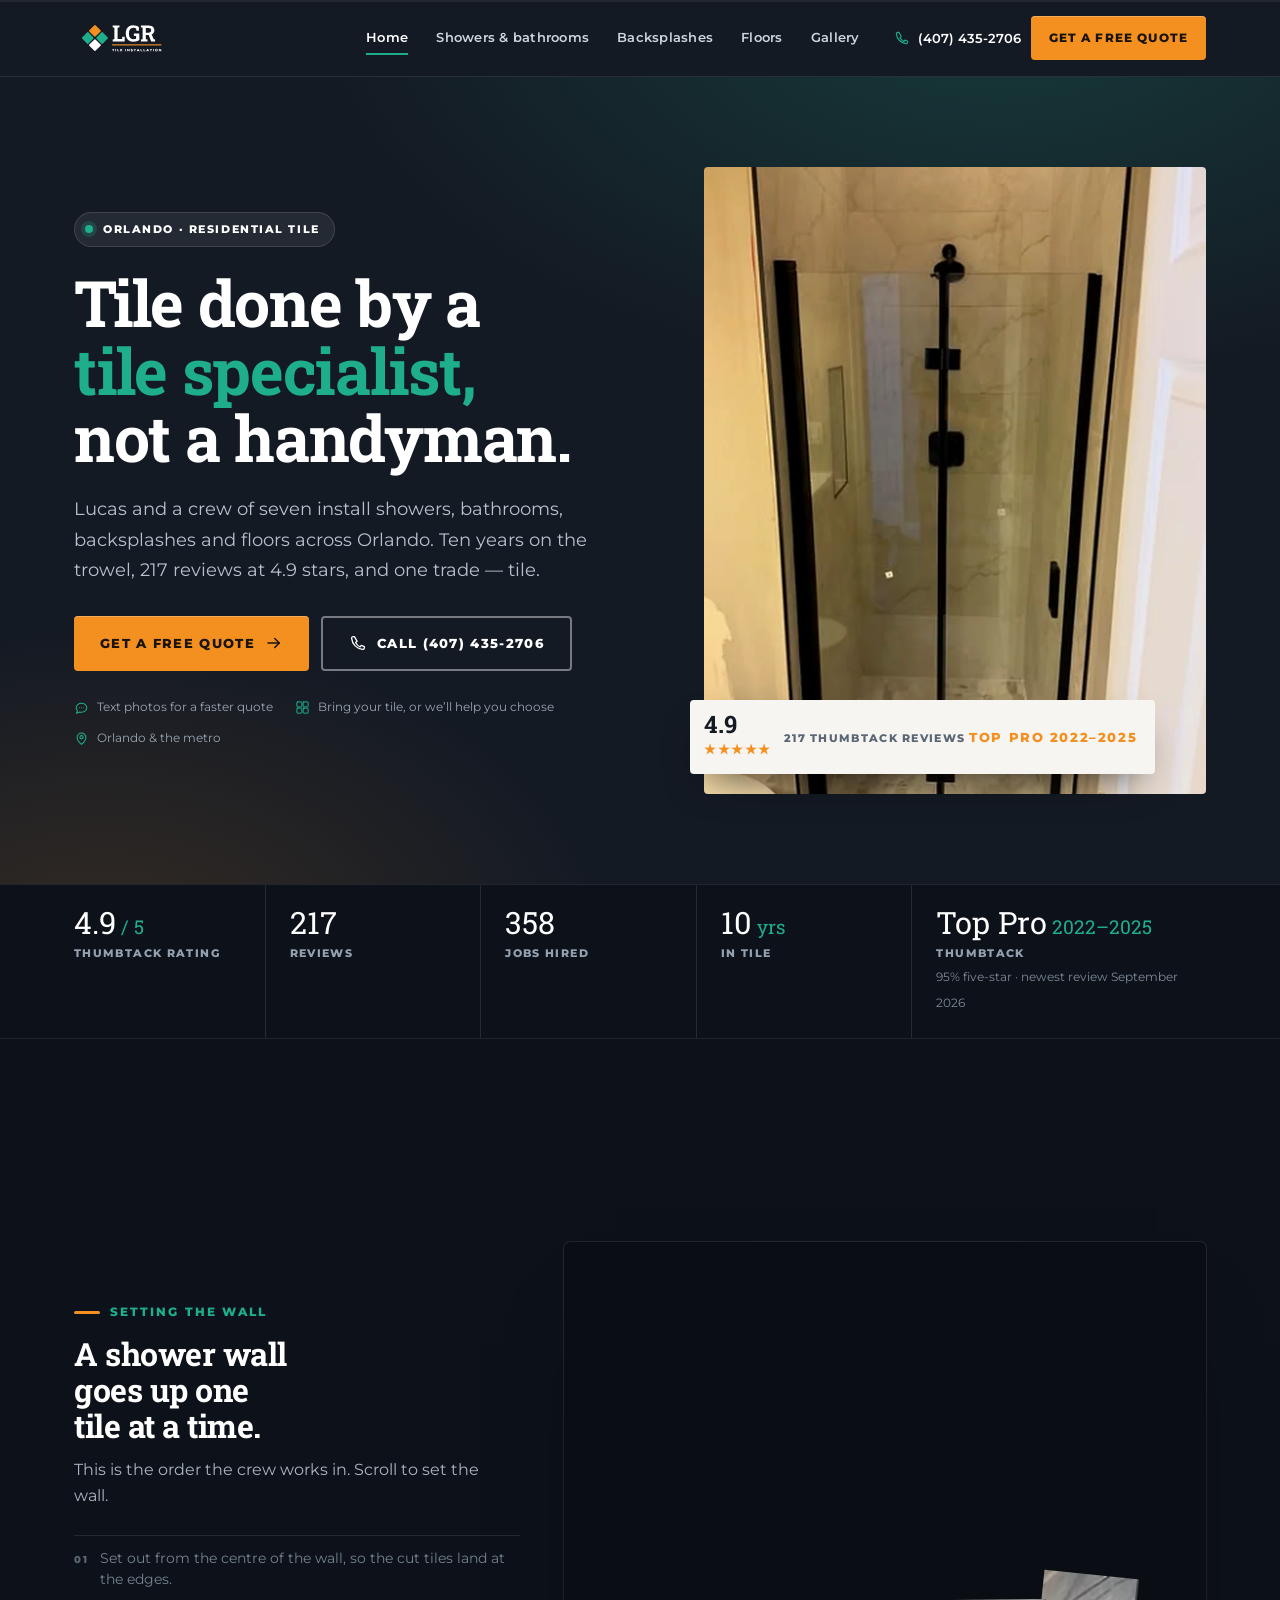
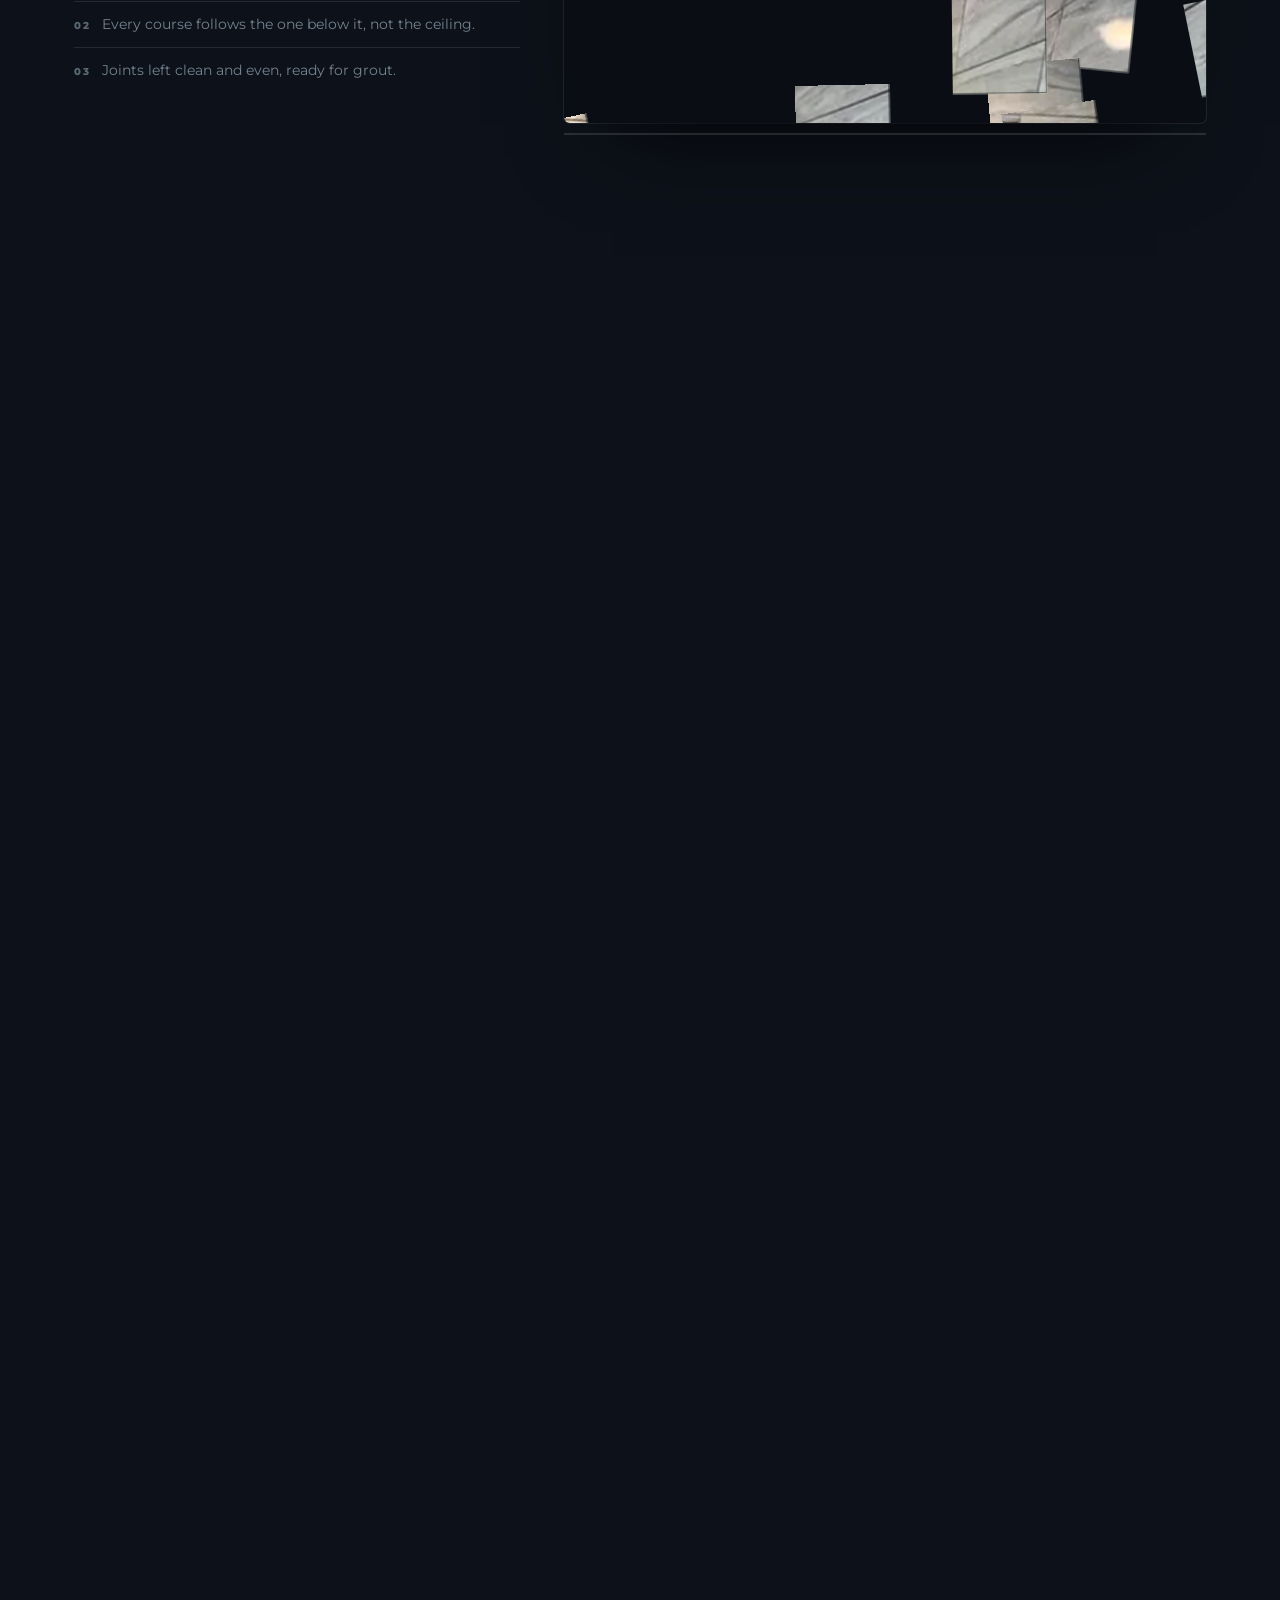
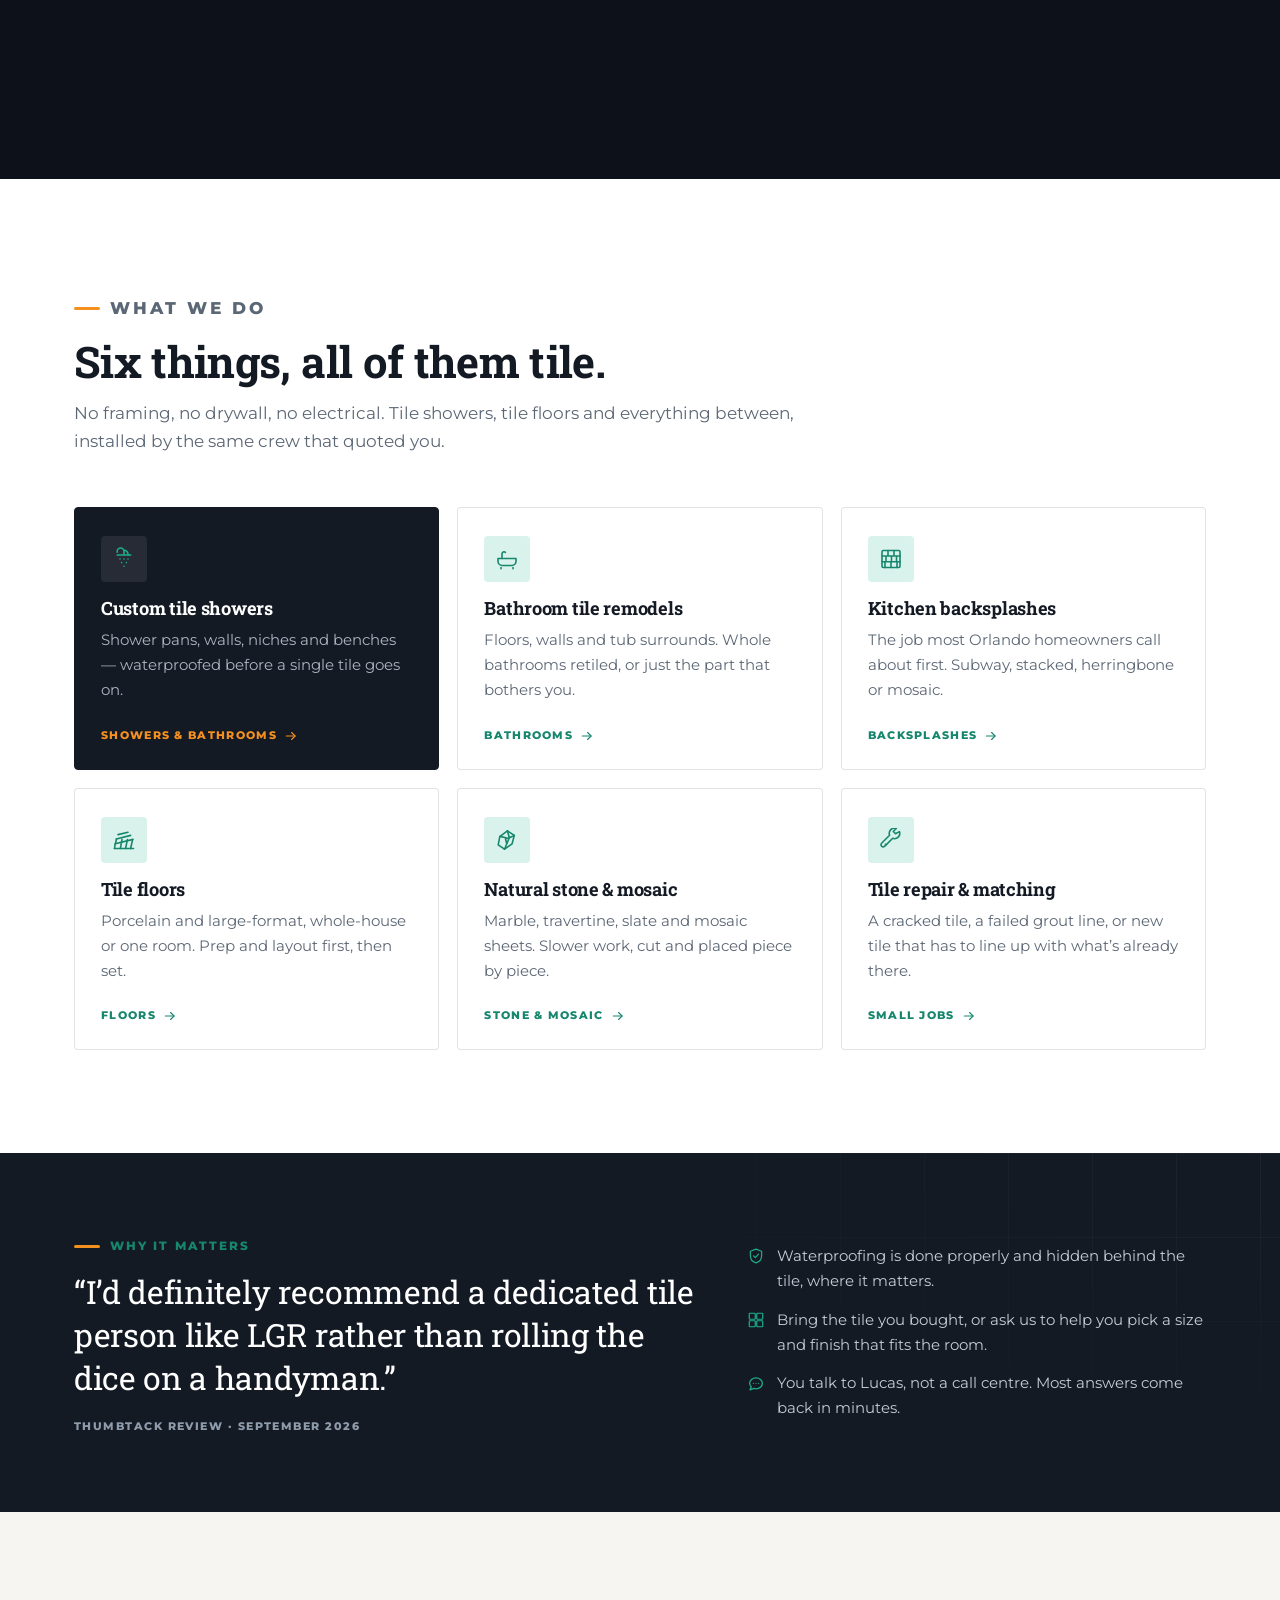
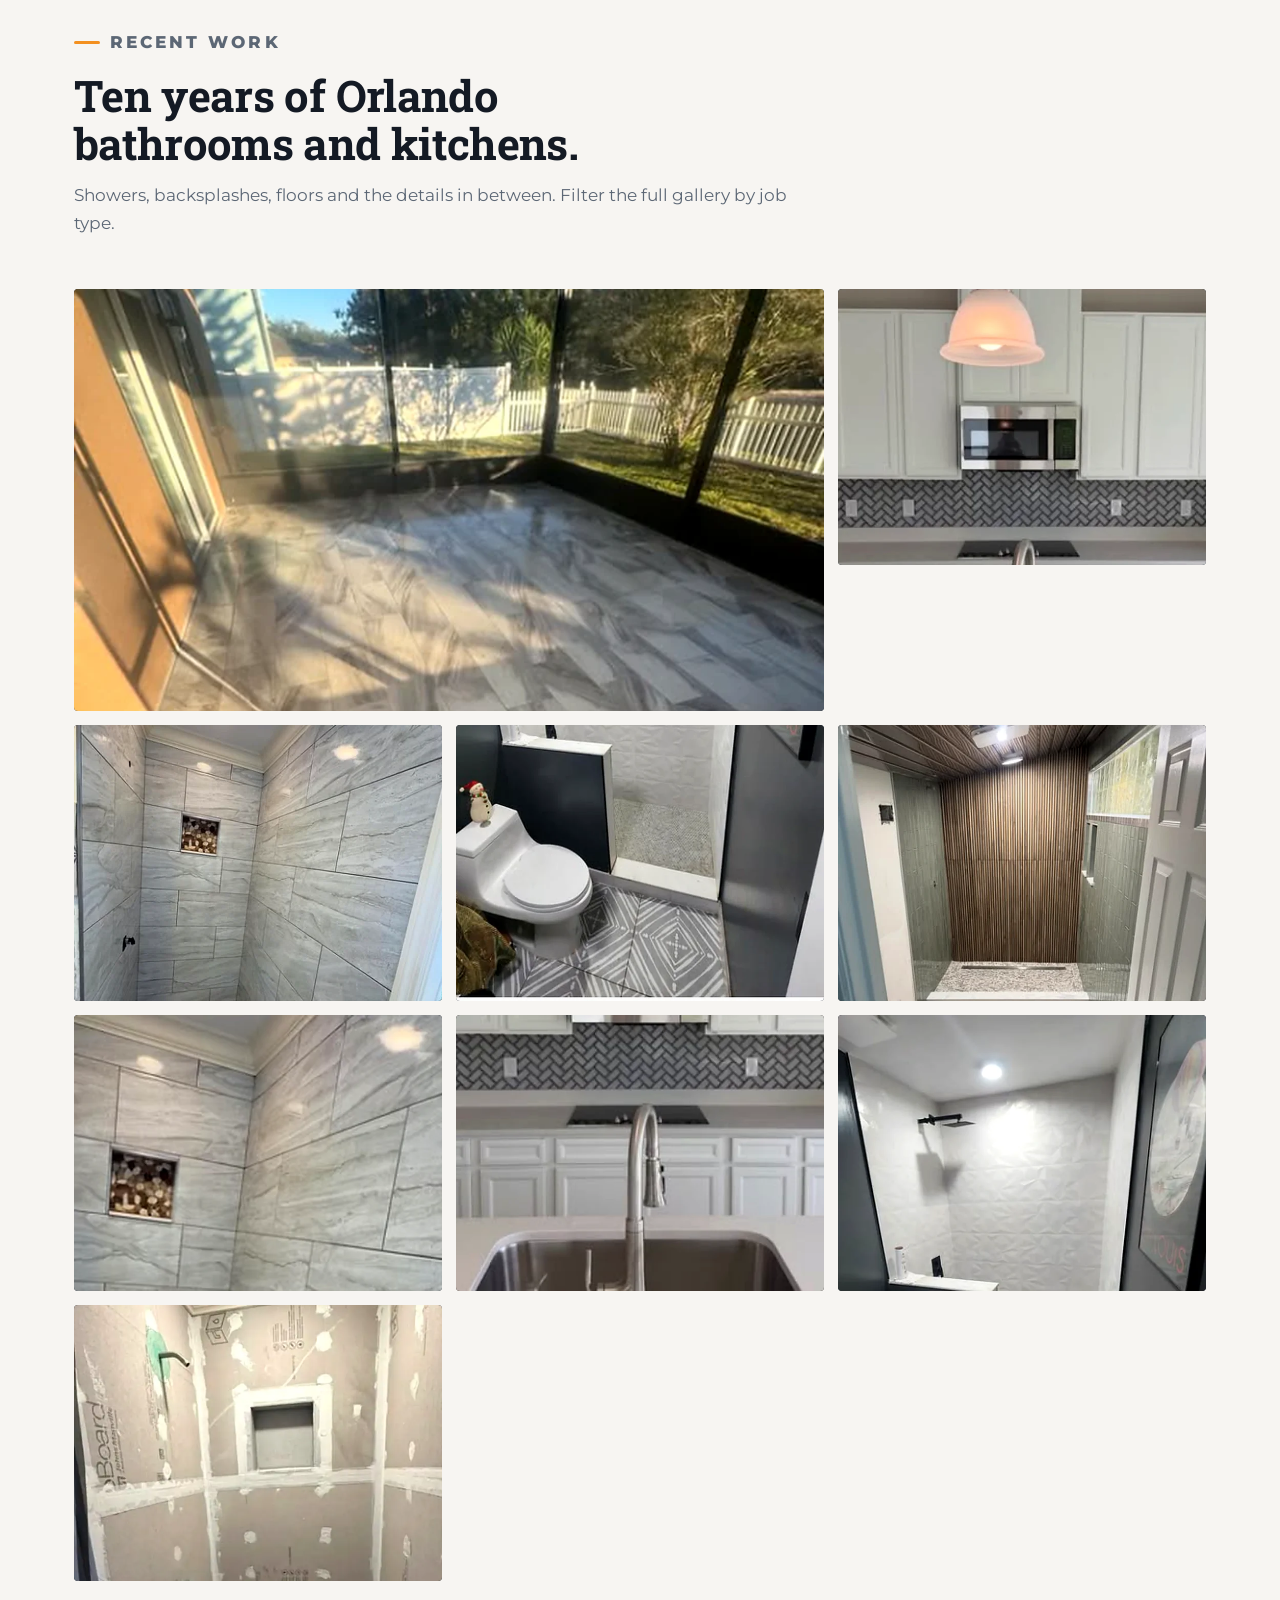
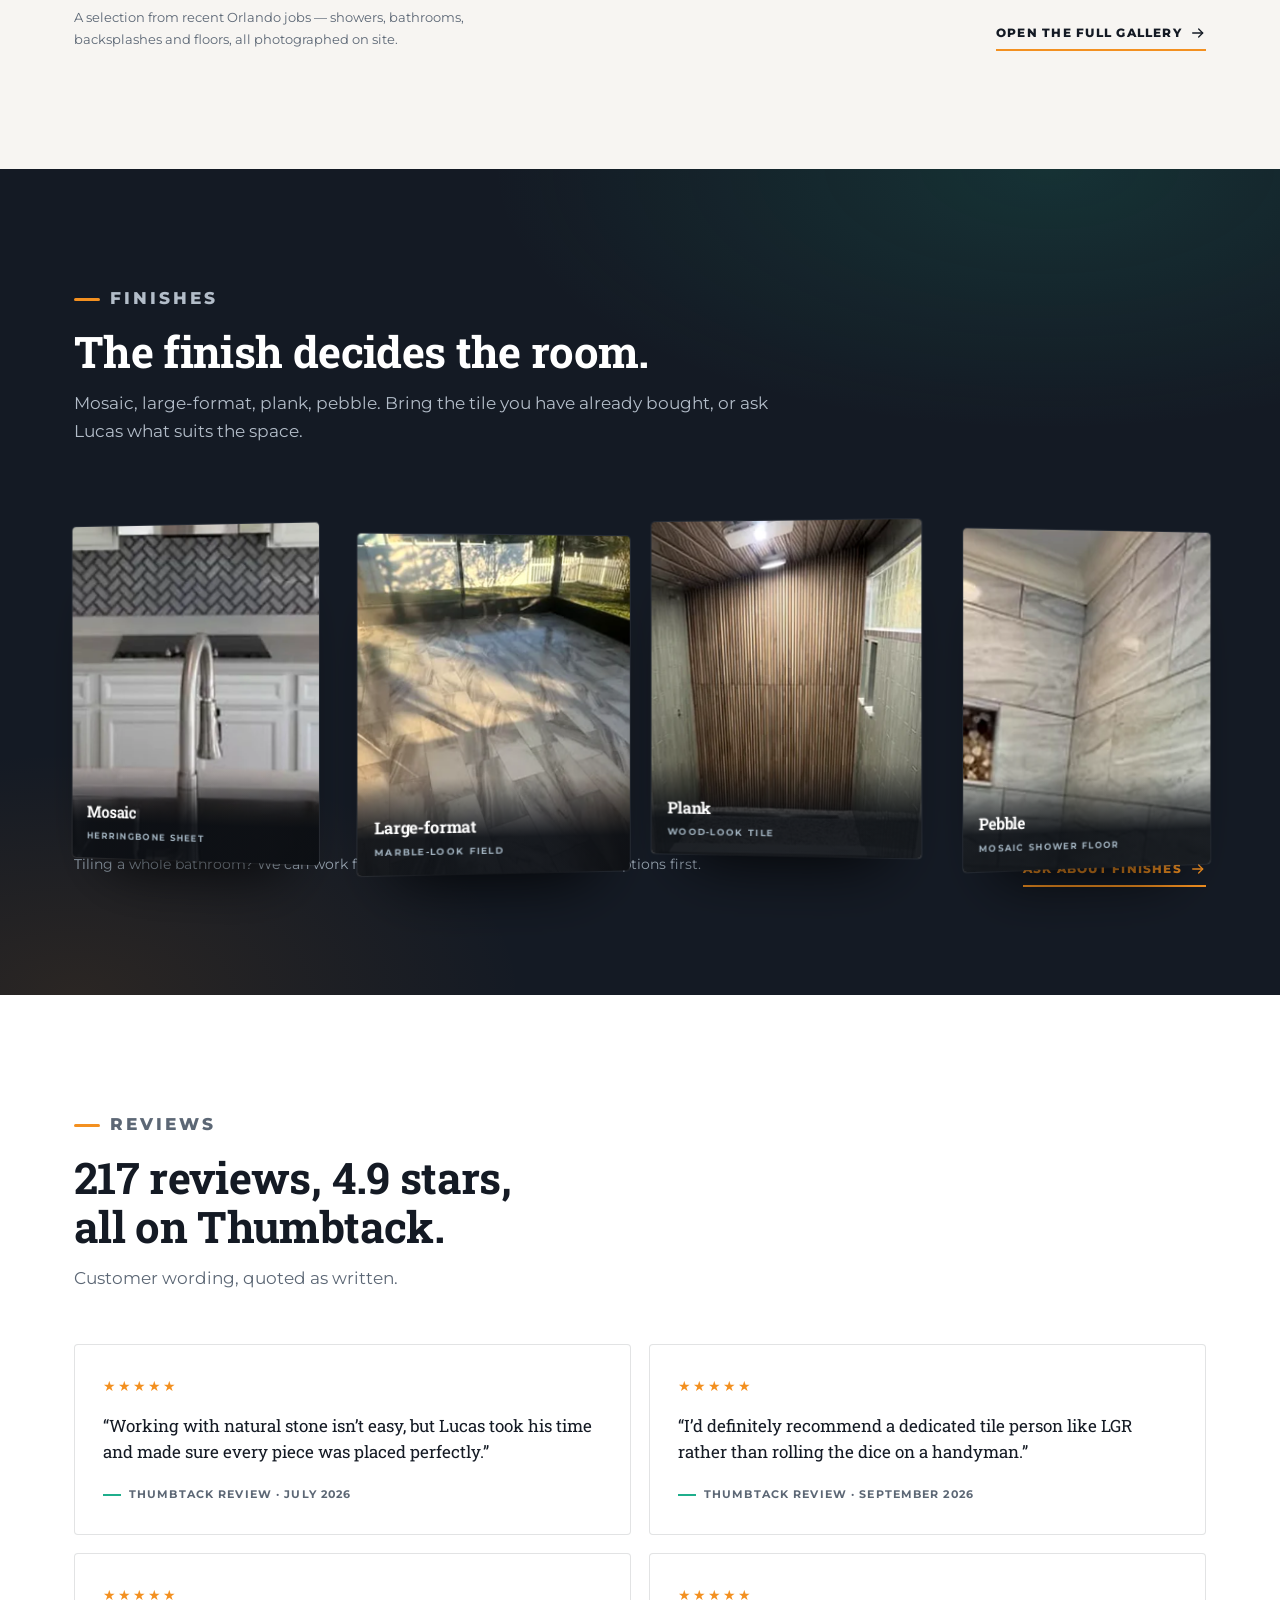
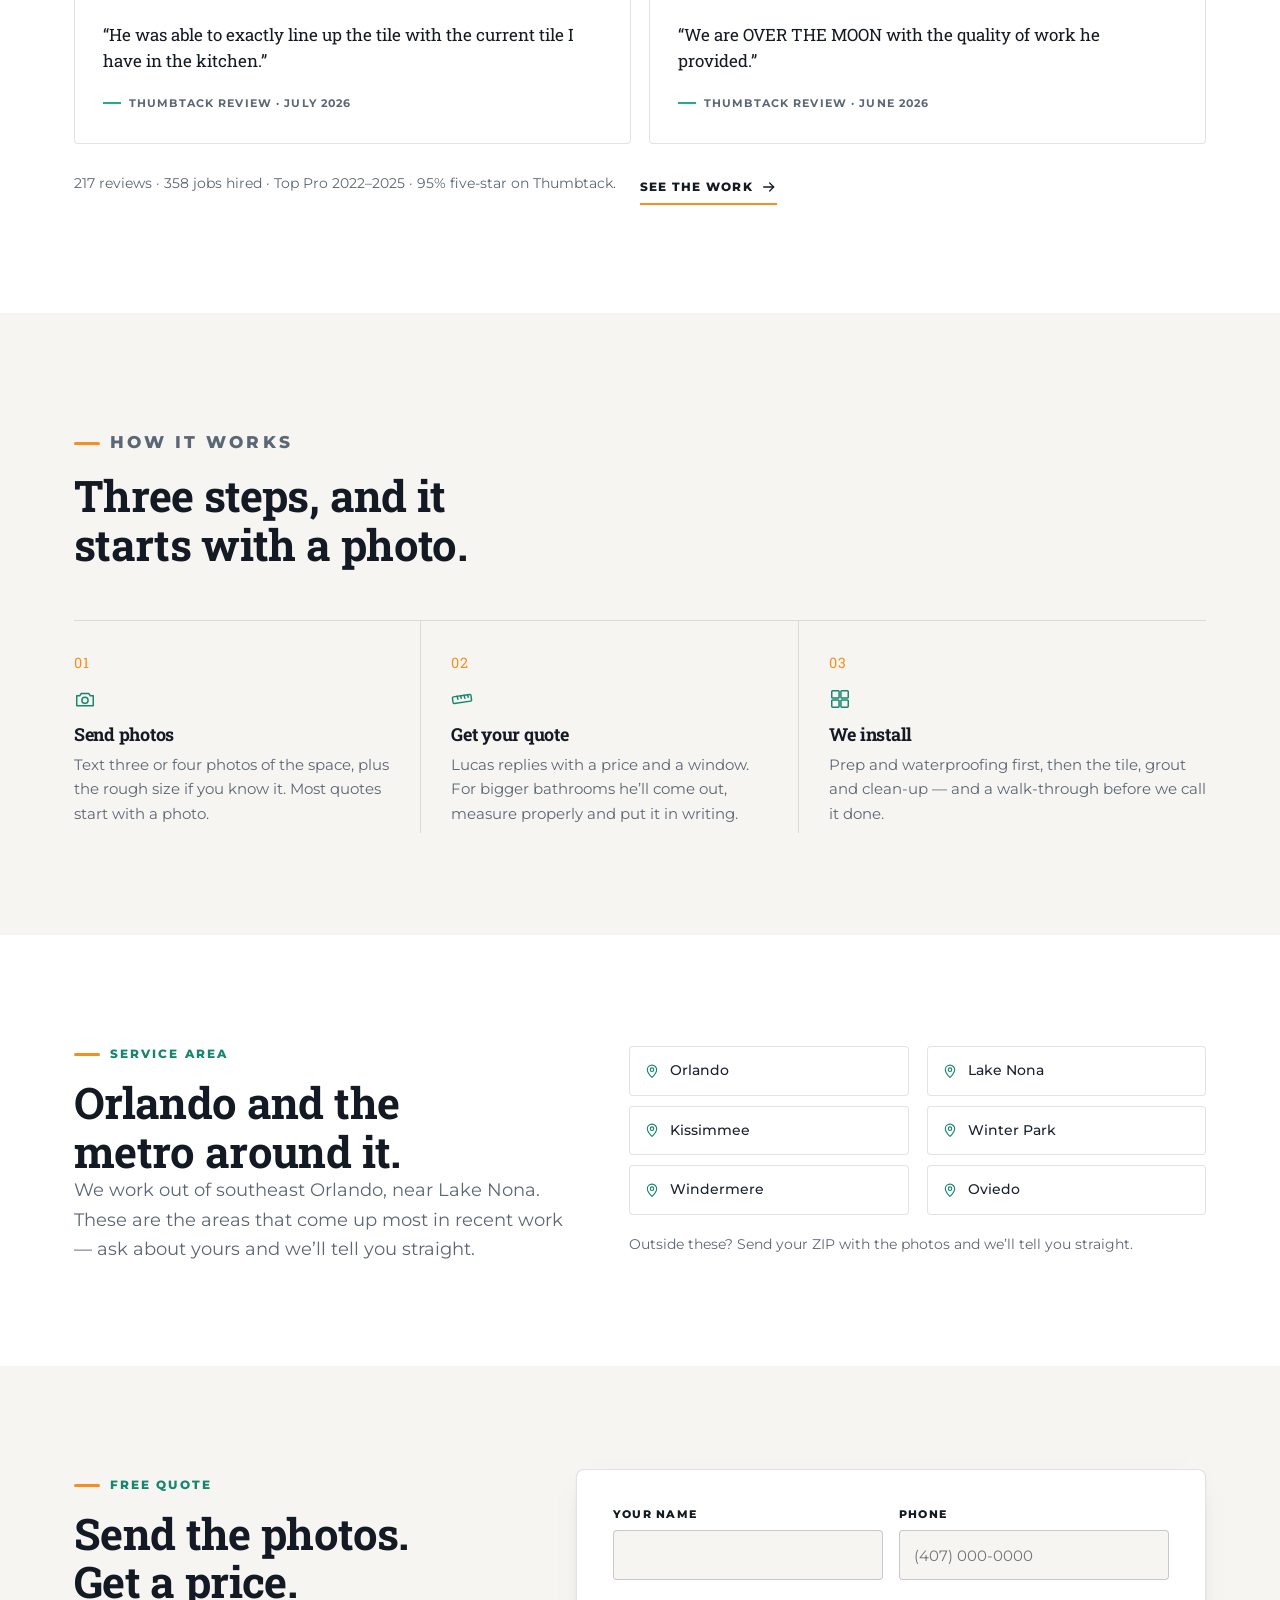
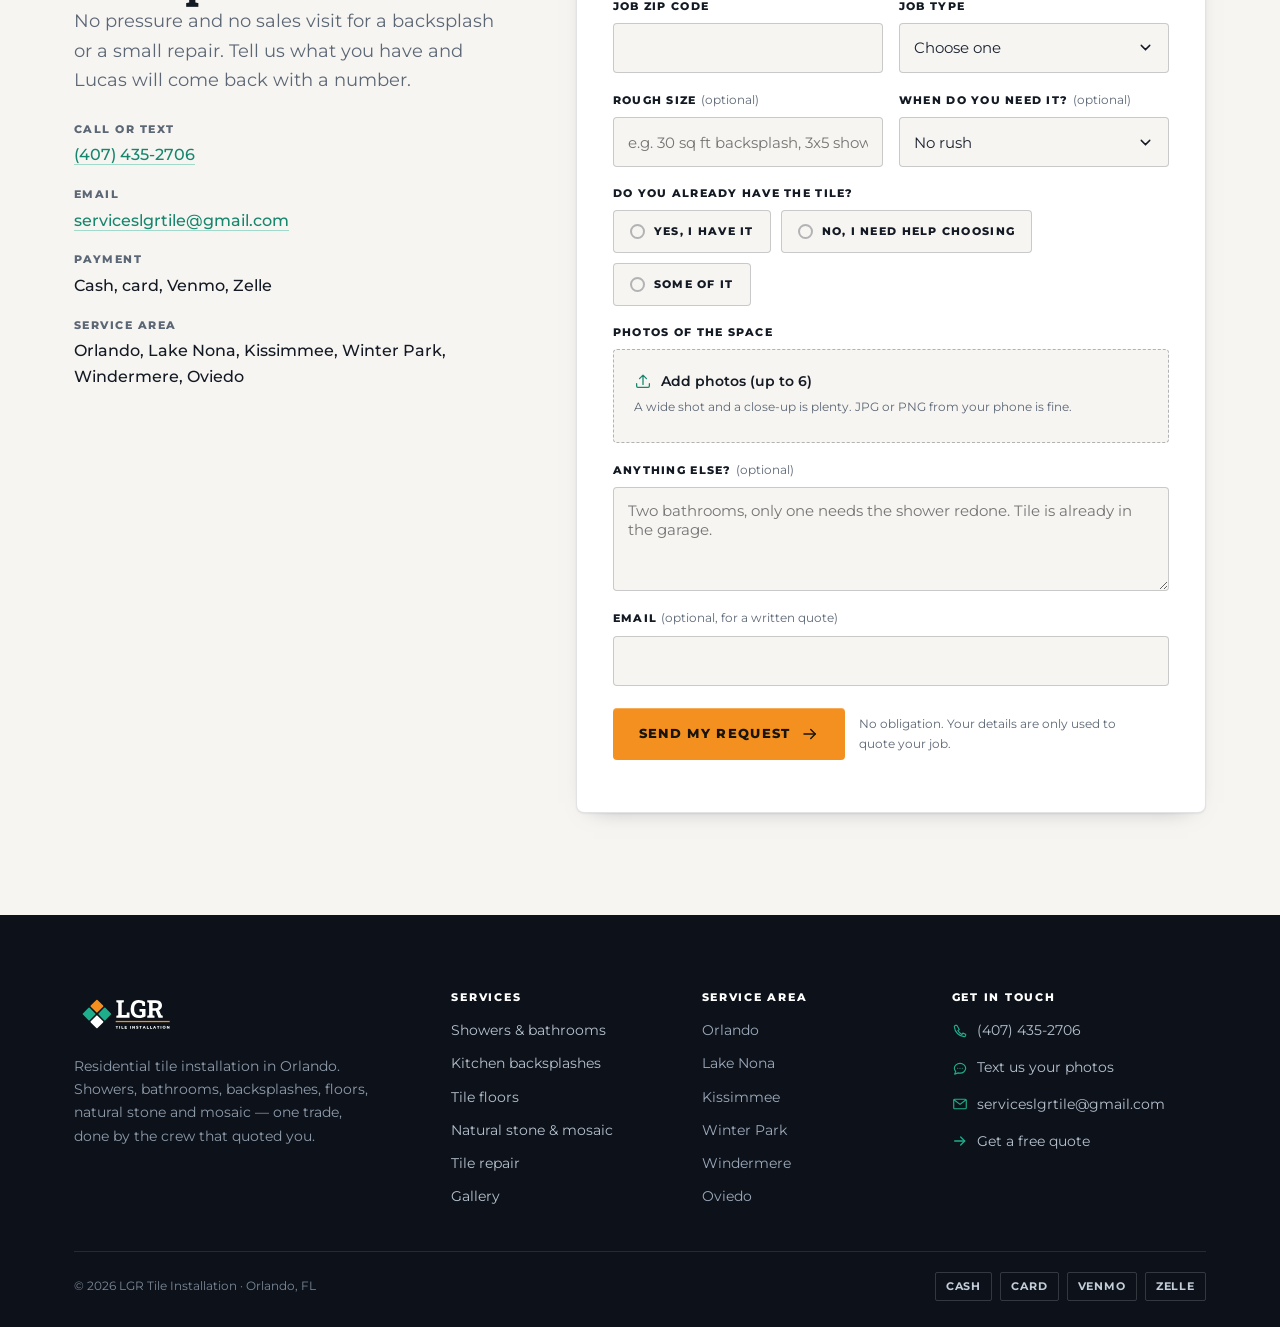
==== commit b33307e6: "Add seven job photos and a rotating tile name in the hero Crops from the new Instagram screenshots f" ====
--- a/index.html
+++ b/index.html
@@ -103,7 +103,7 @@
       <div class="wrap">
         <div class="hero-copy">
           <p class="hero-eyebrow"><span class="dot" aria-hidden="true"></span>Orlando &middot; residential tile</p>
-          <h1>Tile done by a <em>tile specialist</em>, not a handyman.</h1>
+          <h1>Tile done by a <em><span class="spec" data-spec="tile,marble,mosaic,stone,slate"><span class="spec__word">tile</span></span> specialist,</em> not a handyman.</h1>
           <p class="hero-sub">Lucas and a crew of seven install showers, bathrooms, backsplashes and floors across Orlando. Ten years on the trowel, 217 reviews at 4.9 stars, and one trade — tile.</p>
           <div class="hero-actions">
             <a class="btn btn--accent" href="/quote/">
@@ -309,7 +309,7 @@
           <figure class="shot reveal" data-photo="work-8" data-alt="Textured shower wall with a black shower head and dark accent wall">
             <span class="shot-label"><span class="tile-dot" aria-hidden="true"></span>Shower &amp; accent wall</span>
           </figure>
-          <figure class="shot reveal" data-photo="work-9" data-alt="Shower pan and curb waterproofed before tiling">
+          <figure class="shot reveal" data-photo="work-9" data-alt="Shower walls finished in waterproof cement board with the seams taped, before tiling">
             <span class="shot-label"><span class="tile-dot" aria-hidden="true"></span>Waterproofing in progress</span>
           </figure>
         </div>
--- a/assets/motion.css
+++ b/assets/motion.css
@@ -195,6 +195,42 @@
   background: var(--teal);
 }
 
+/* ---------- hero: rotating tile name ----------
+   On wider screens the "<material> specialist" phrase sits on its own line,
+   so a longer material can never re-wrap the rest of the headline. Below
+   760px the headline is static and this block does nothing. */
+
+@media (min-width: 760px) {
+  .hero h1 em {
+    display: block;
+    white-space: nowrap;
+  }
+}
+
+.spec { display: inline-block; }
+
+.spec__word {
+  display: inline-block;
+  transition: opacity 0.3s var(--ease), transform 0.3s var(--ease), filter 0.3s var(--ease);
+}
+.spec__word.is-out {
+  opacity: 0;
+  transform: translateY(-0.26em);
+  filter: blur(3px);
+}
+.spec__word.is-below {
+  transition: none;
+  opacity: 0;
+  transform: translateY(0.26em);
+  filter: blur(3px);
+}
+.spec__measure {
+  position: absolute;
+  visibility: hidden;
+  white-space: nowrap;
+  pointer-events: none;
+}
+
 /* ---------- pointer tilt (cards, work shots) ---------- */
 
 .tilt {
@@ -333,6 +369,7 @@
   .build__meter { display: none; }
   .slab { transform: none; }
   .tilt { transition: none; }
+  .spec__word { transition: none; }
 }
 
 @media print {
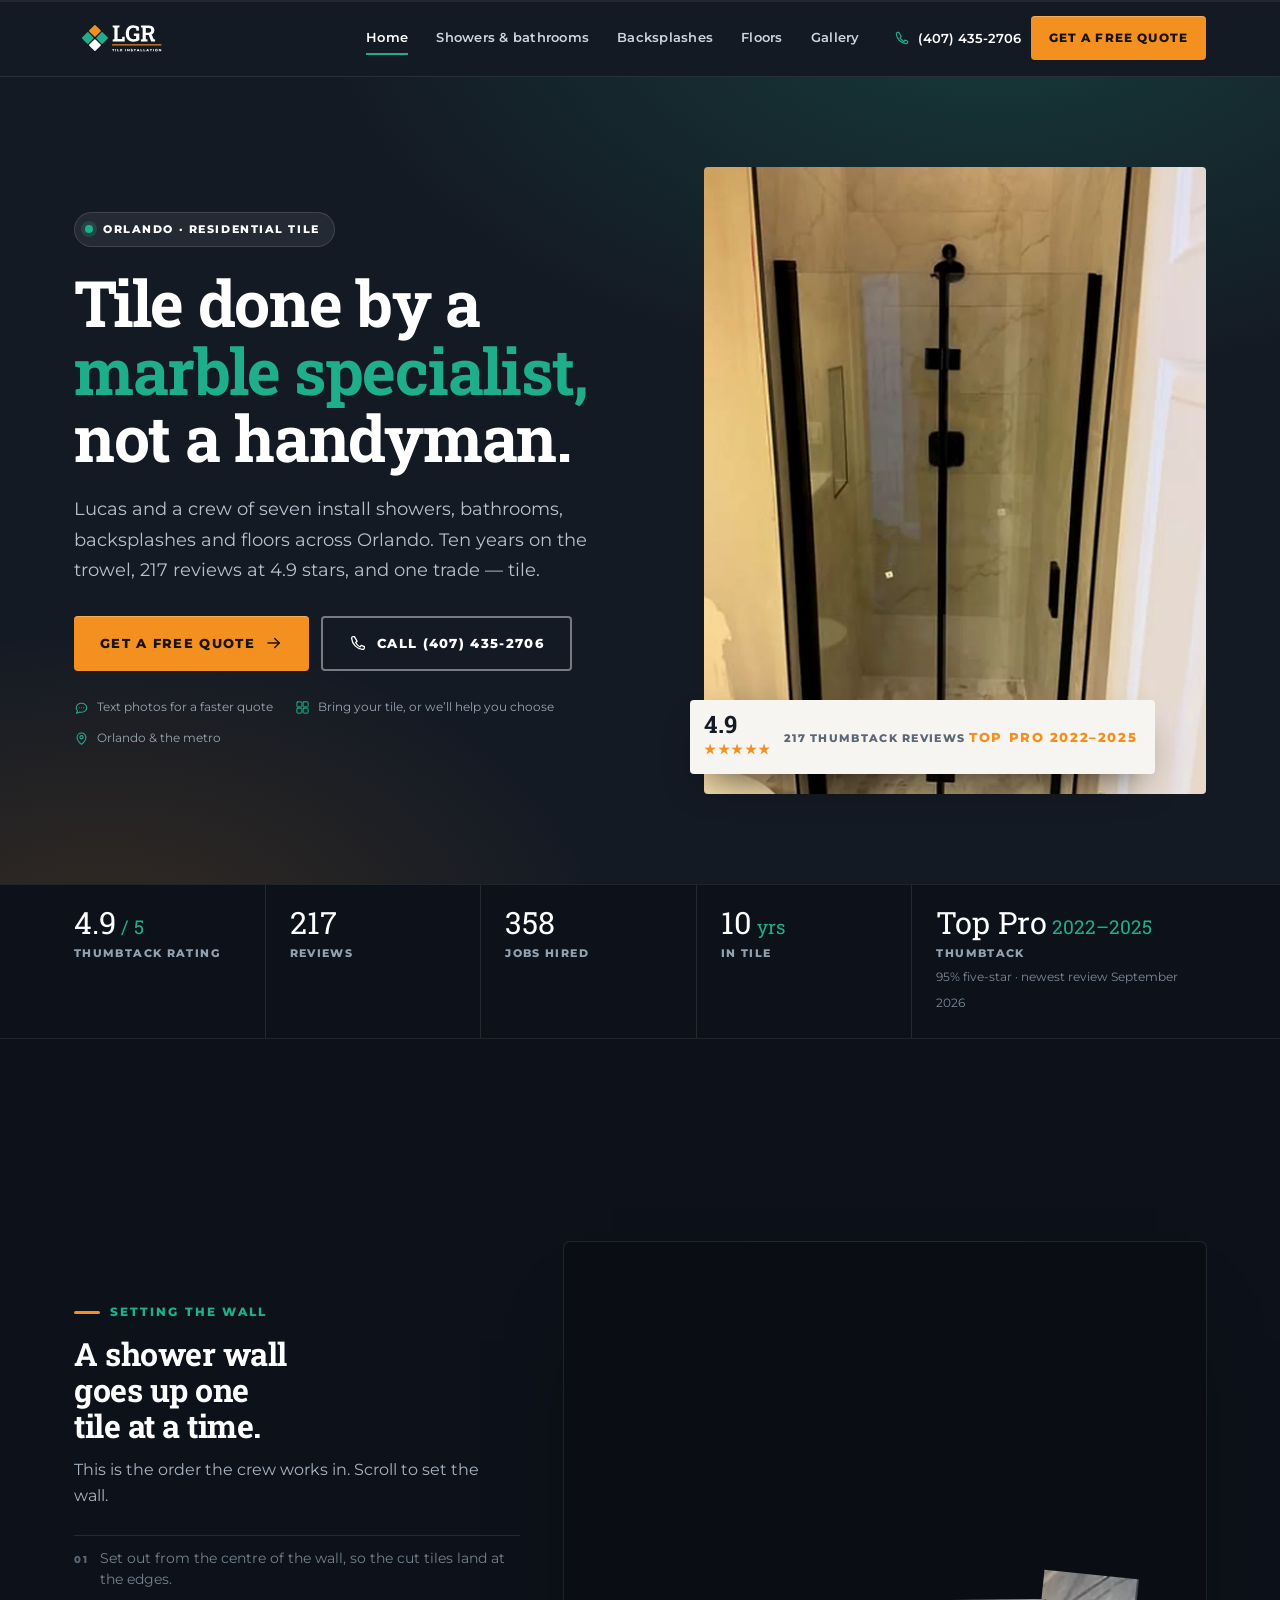
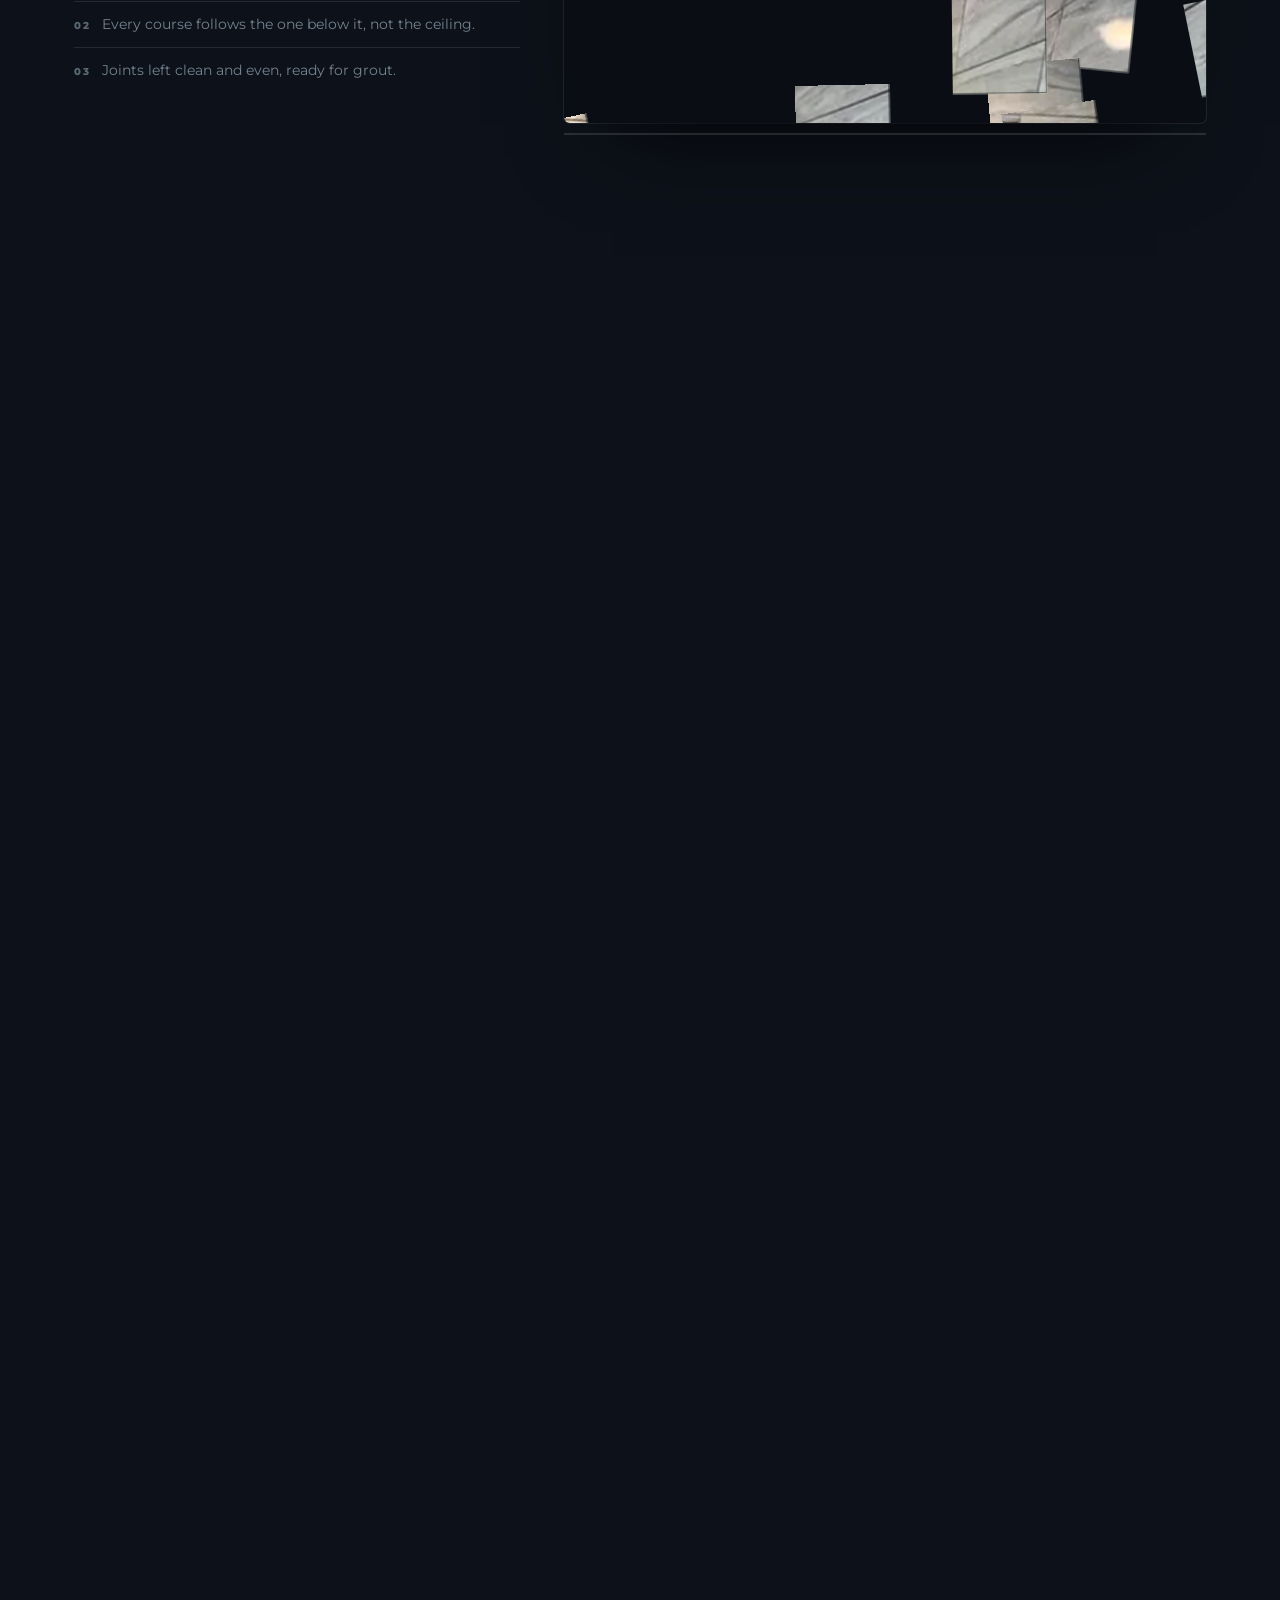
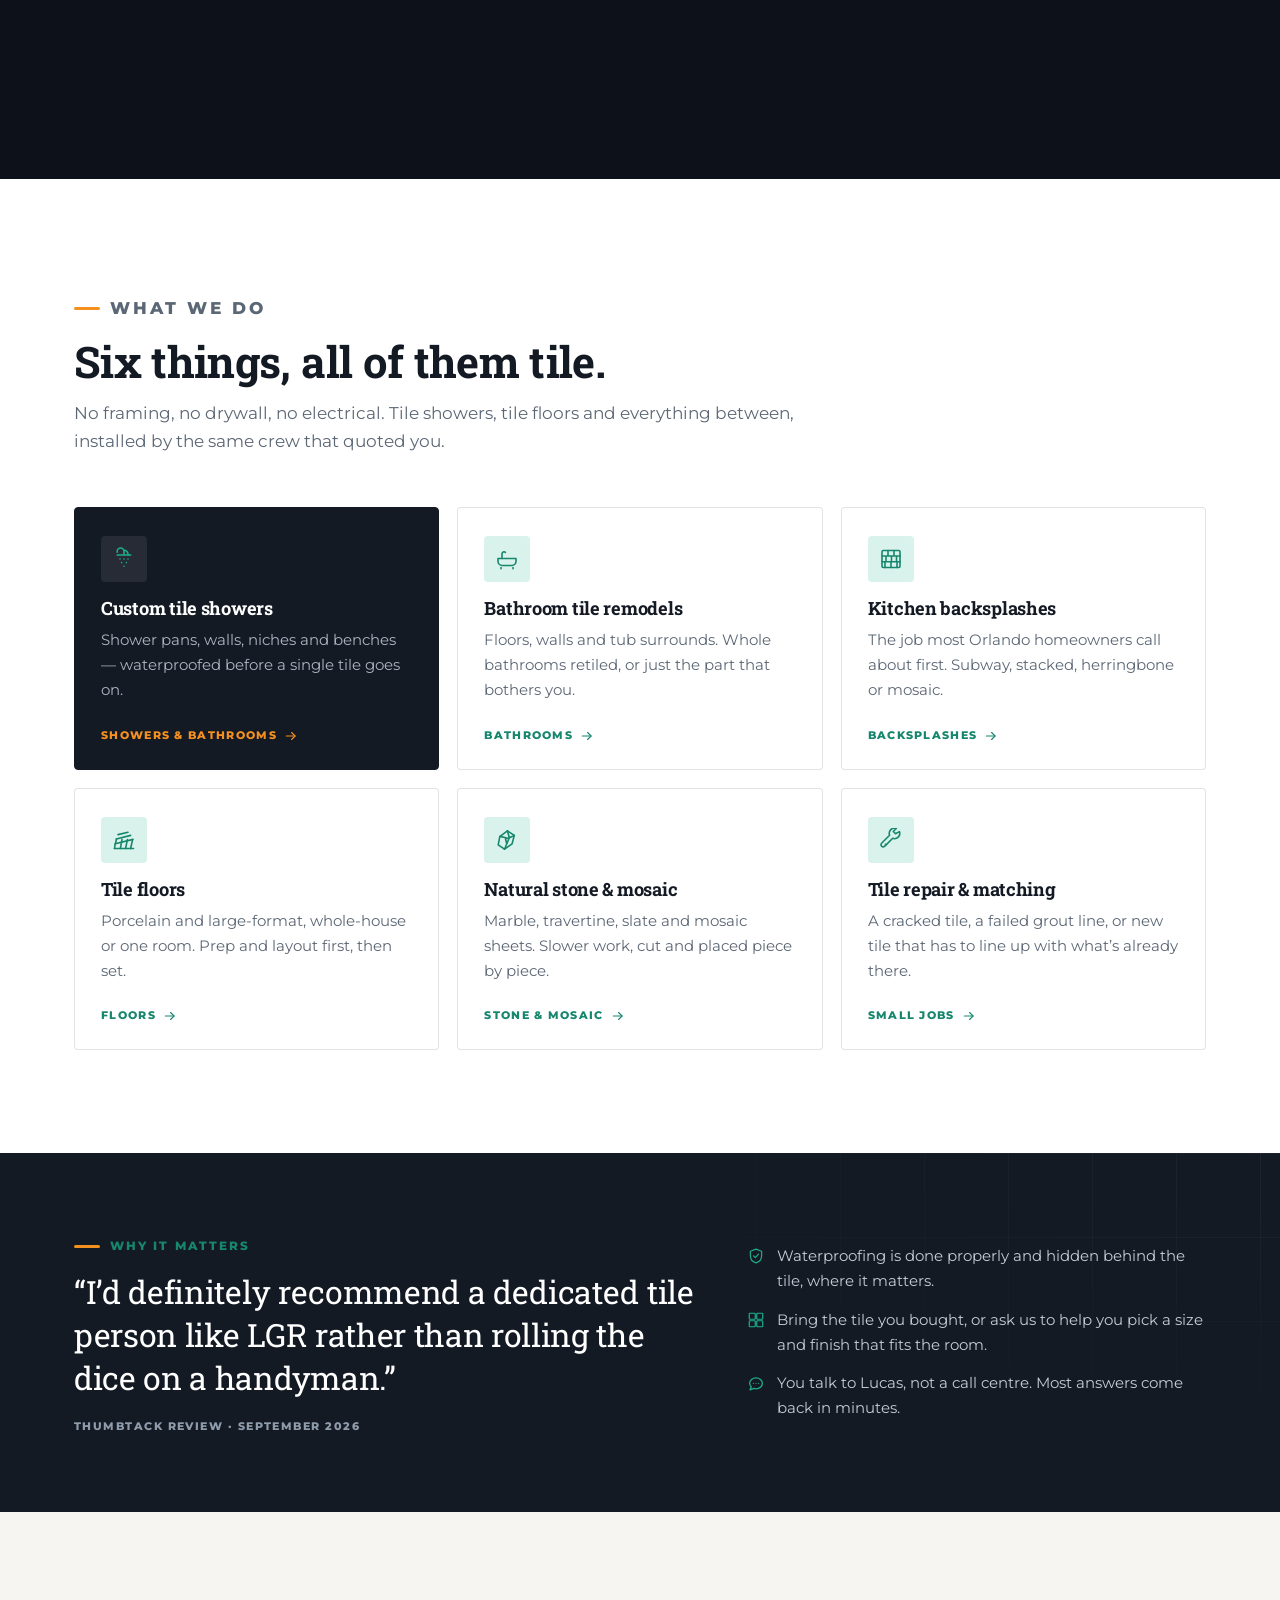
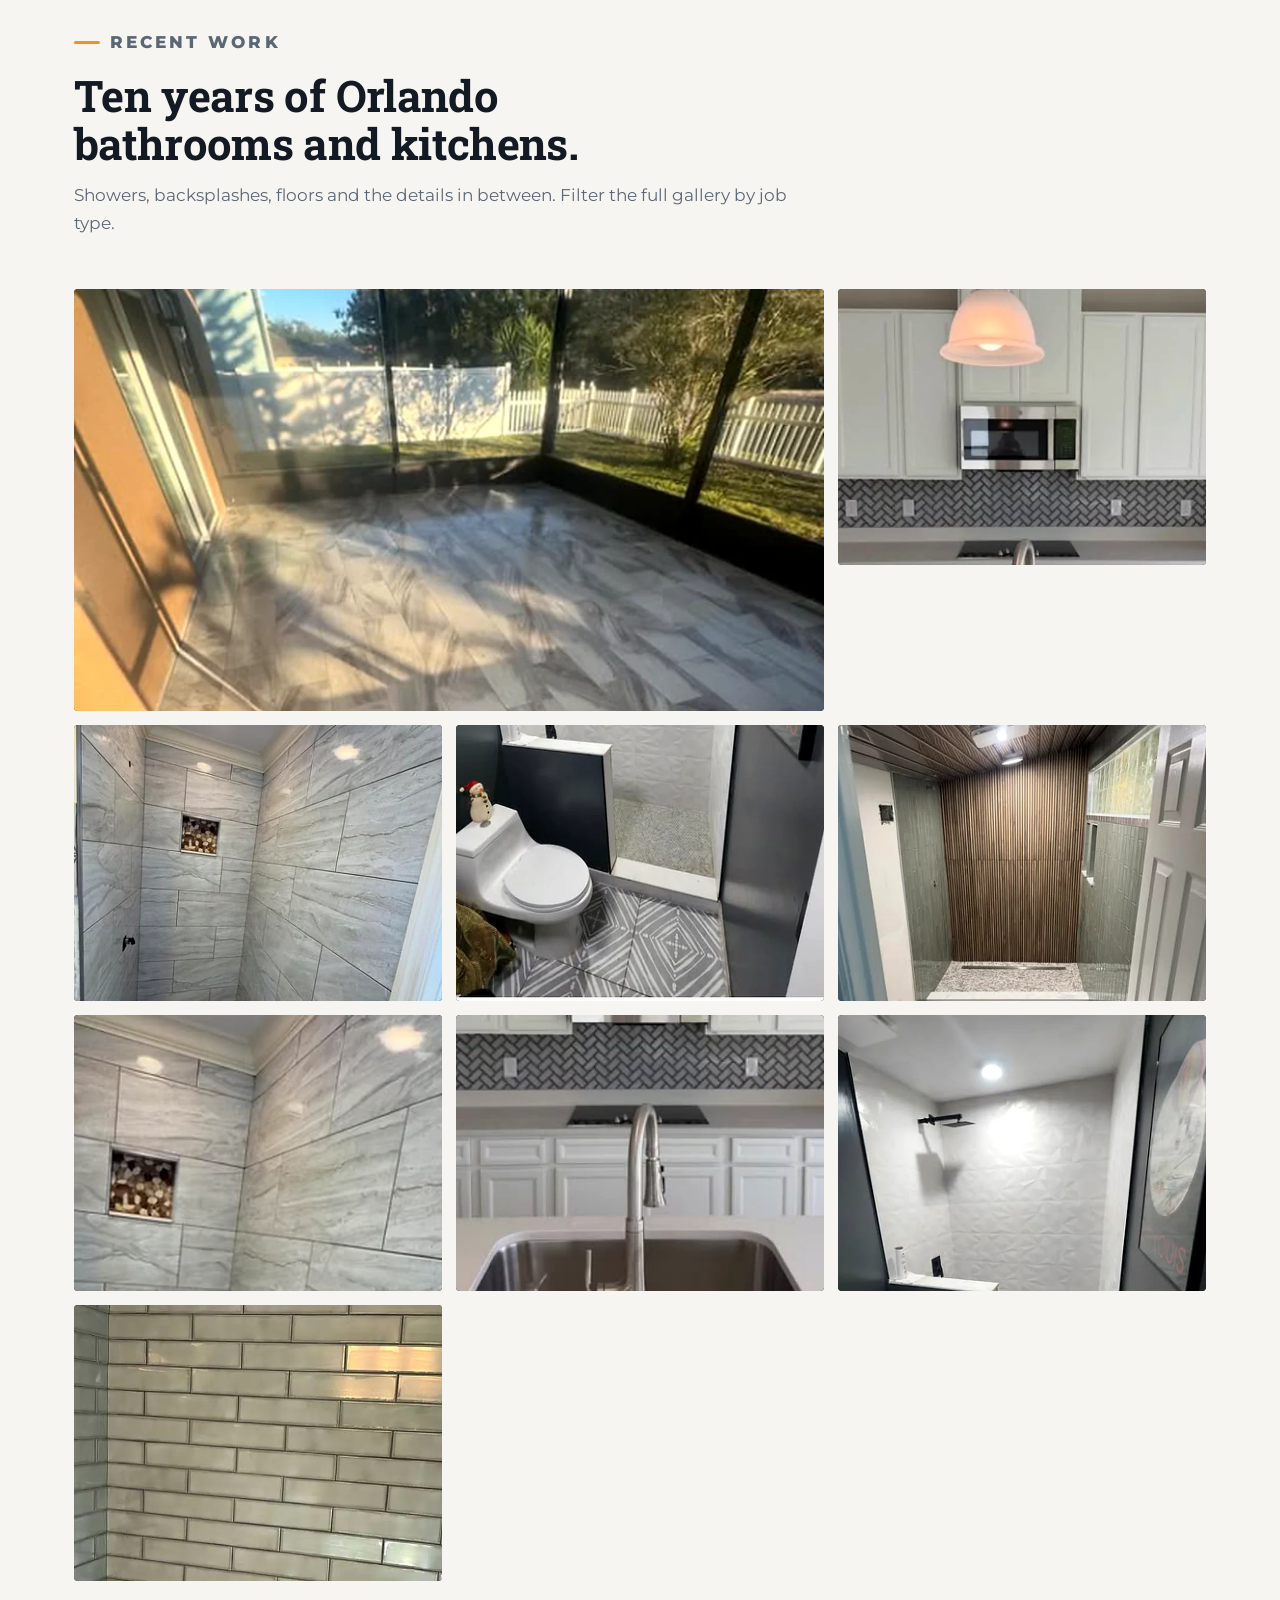
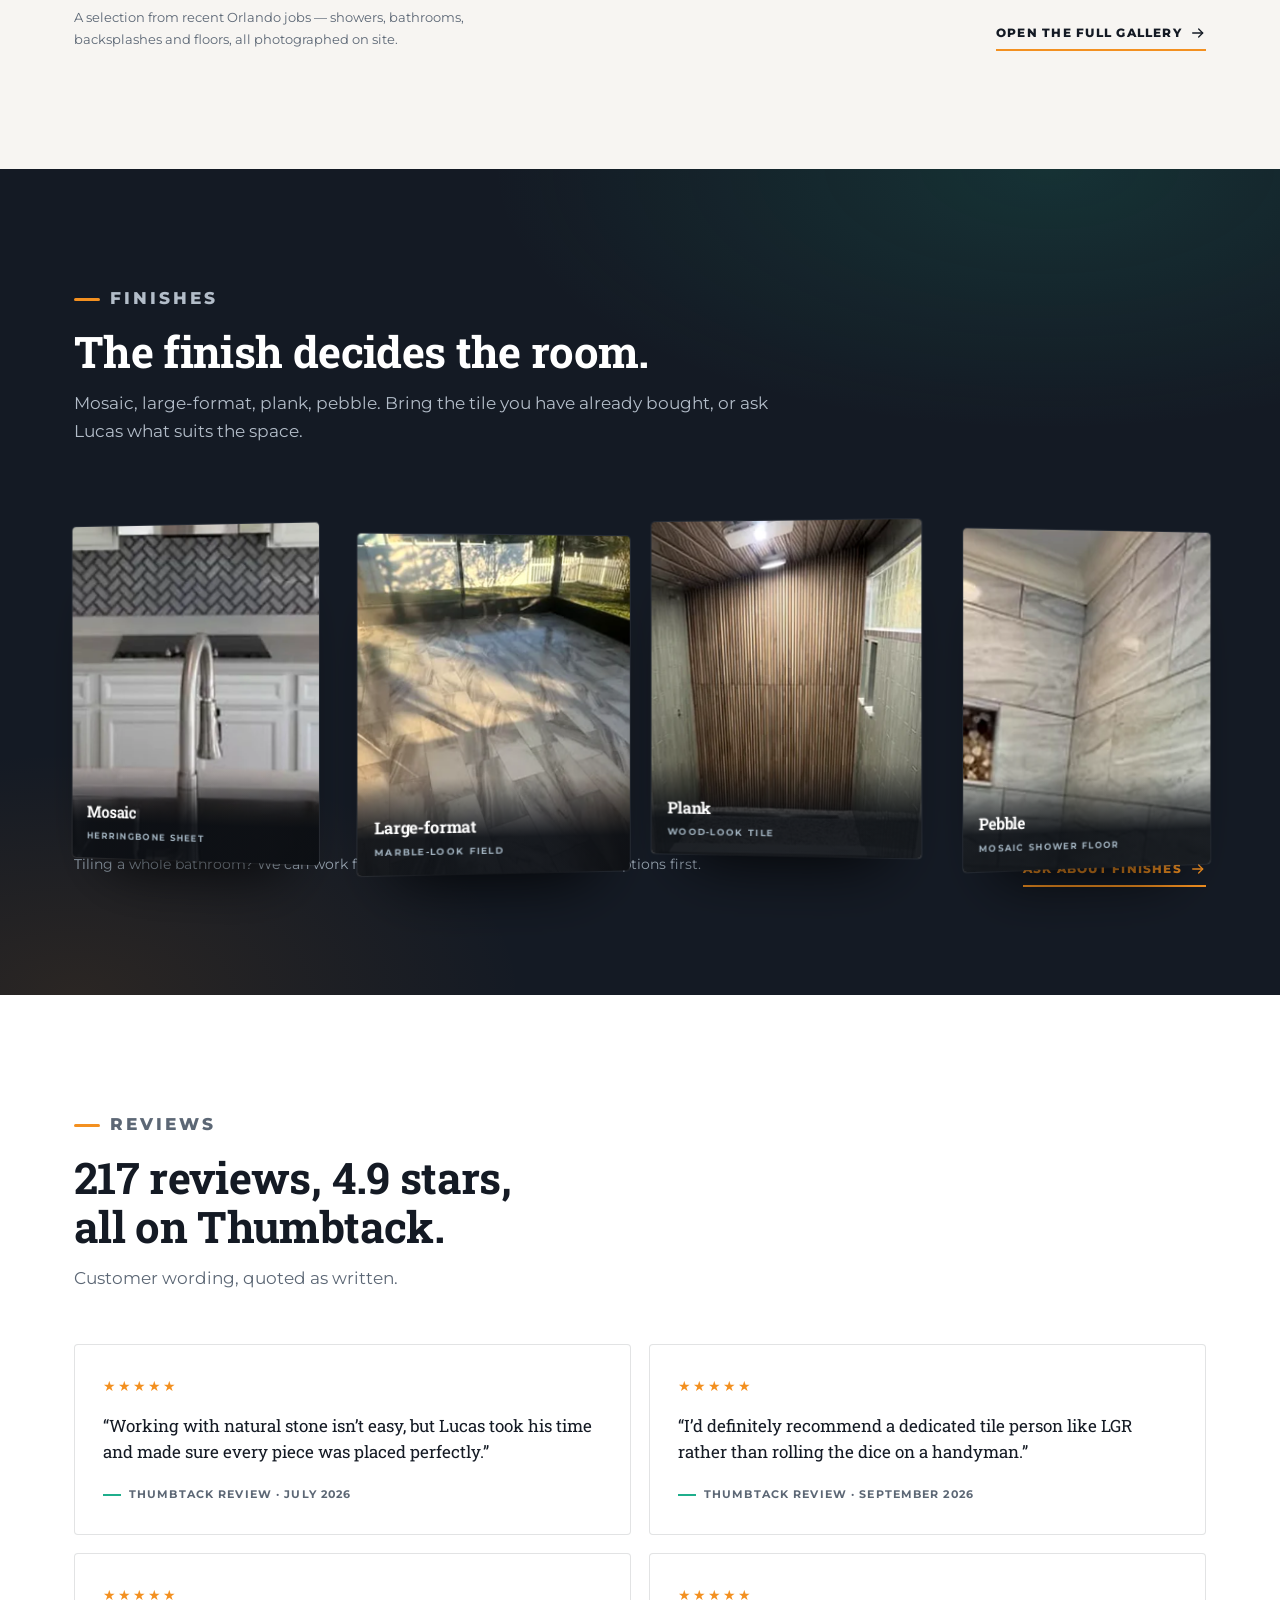
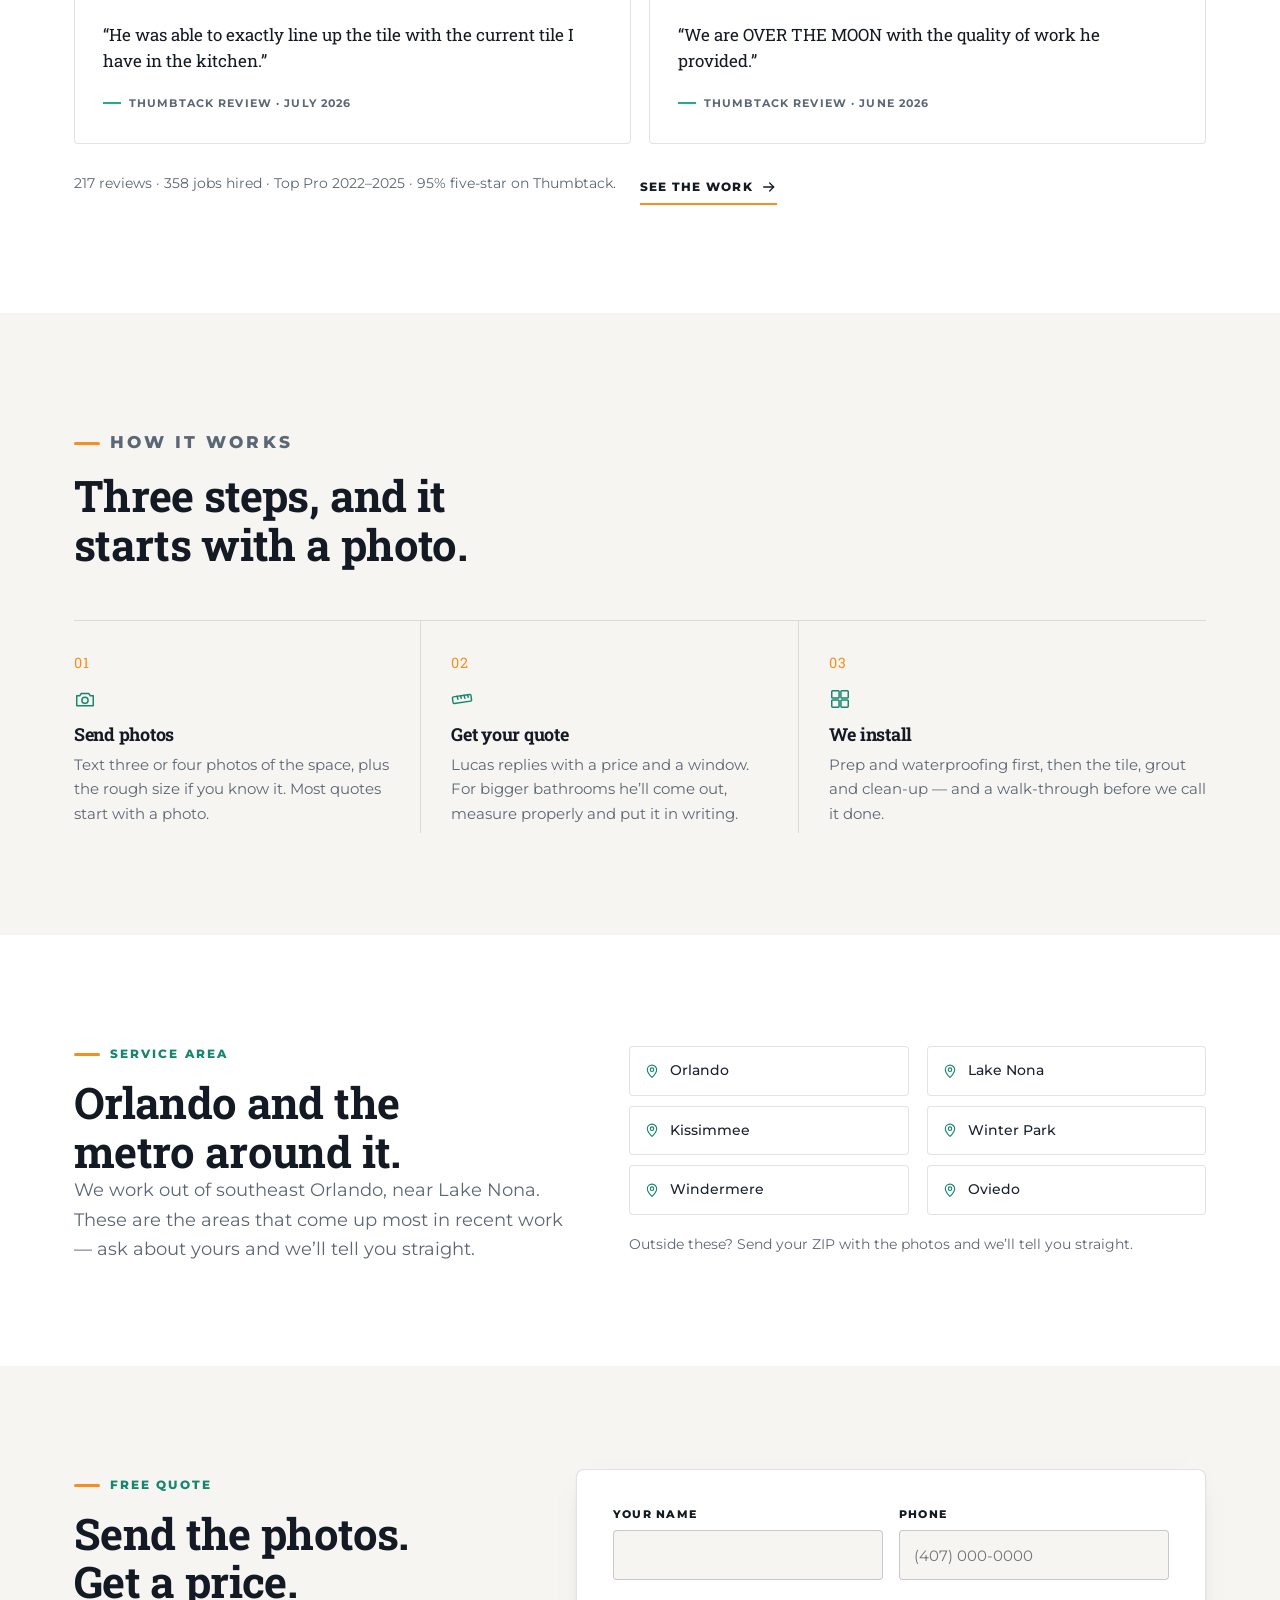
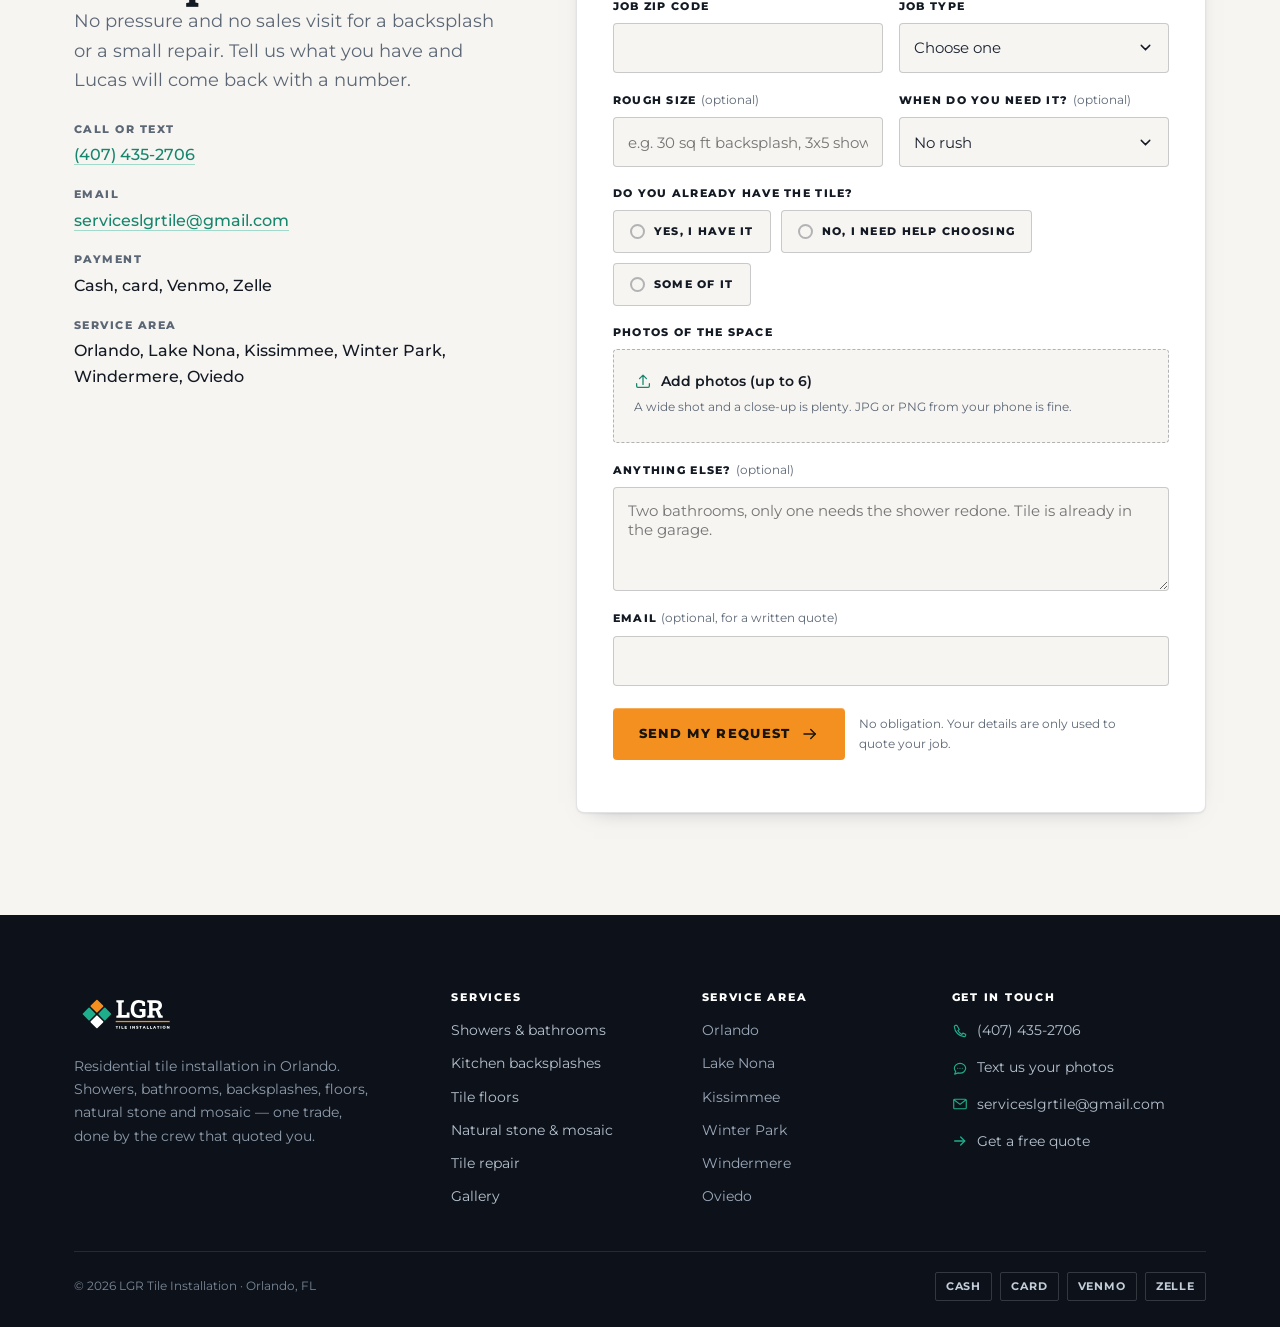
==== commit a58ba8cc: "Show a finished shower where the boarded walls were on the home grid The waterproofing shot reads as" ====
--- a/index.html
+++ b/index.html
@@ -309,8 +309,8 @@
           <figure class="shot reveal" data-photo="work-8" data-alt="Textured shower wall with a black shower head and dark accent wall">
             <span class="shot-label"><span class="tile-dot" aria-hidden="true"></span>Shower &amp; accent wall</span>
           </figure>
-          <figure class="shot reveal" data-photo="work-9" data-alt="Shower walls finished in waterproof cement board with the seams taped, before tiling">
-            <span class="shot-label"><span class="tile-dot" aria-hidden="true"></span>Waterproofing in progress</span>
+          <figure class="shot reveal" data-photo="work-9" data-alt="Stacked subway tile on a shower wall, laid in a level running bond">
+            <span class="shot-label"><span class="tile-dot" aria-hidden="true"></span>Stacked subway</span>
           </figure>
         </div>
 
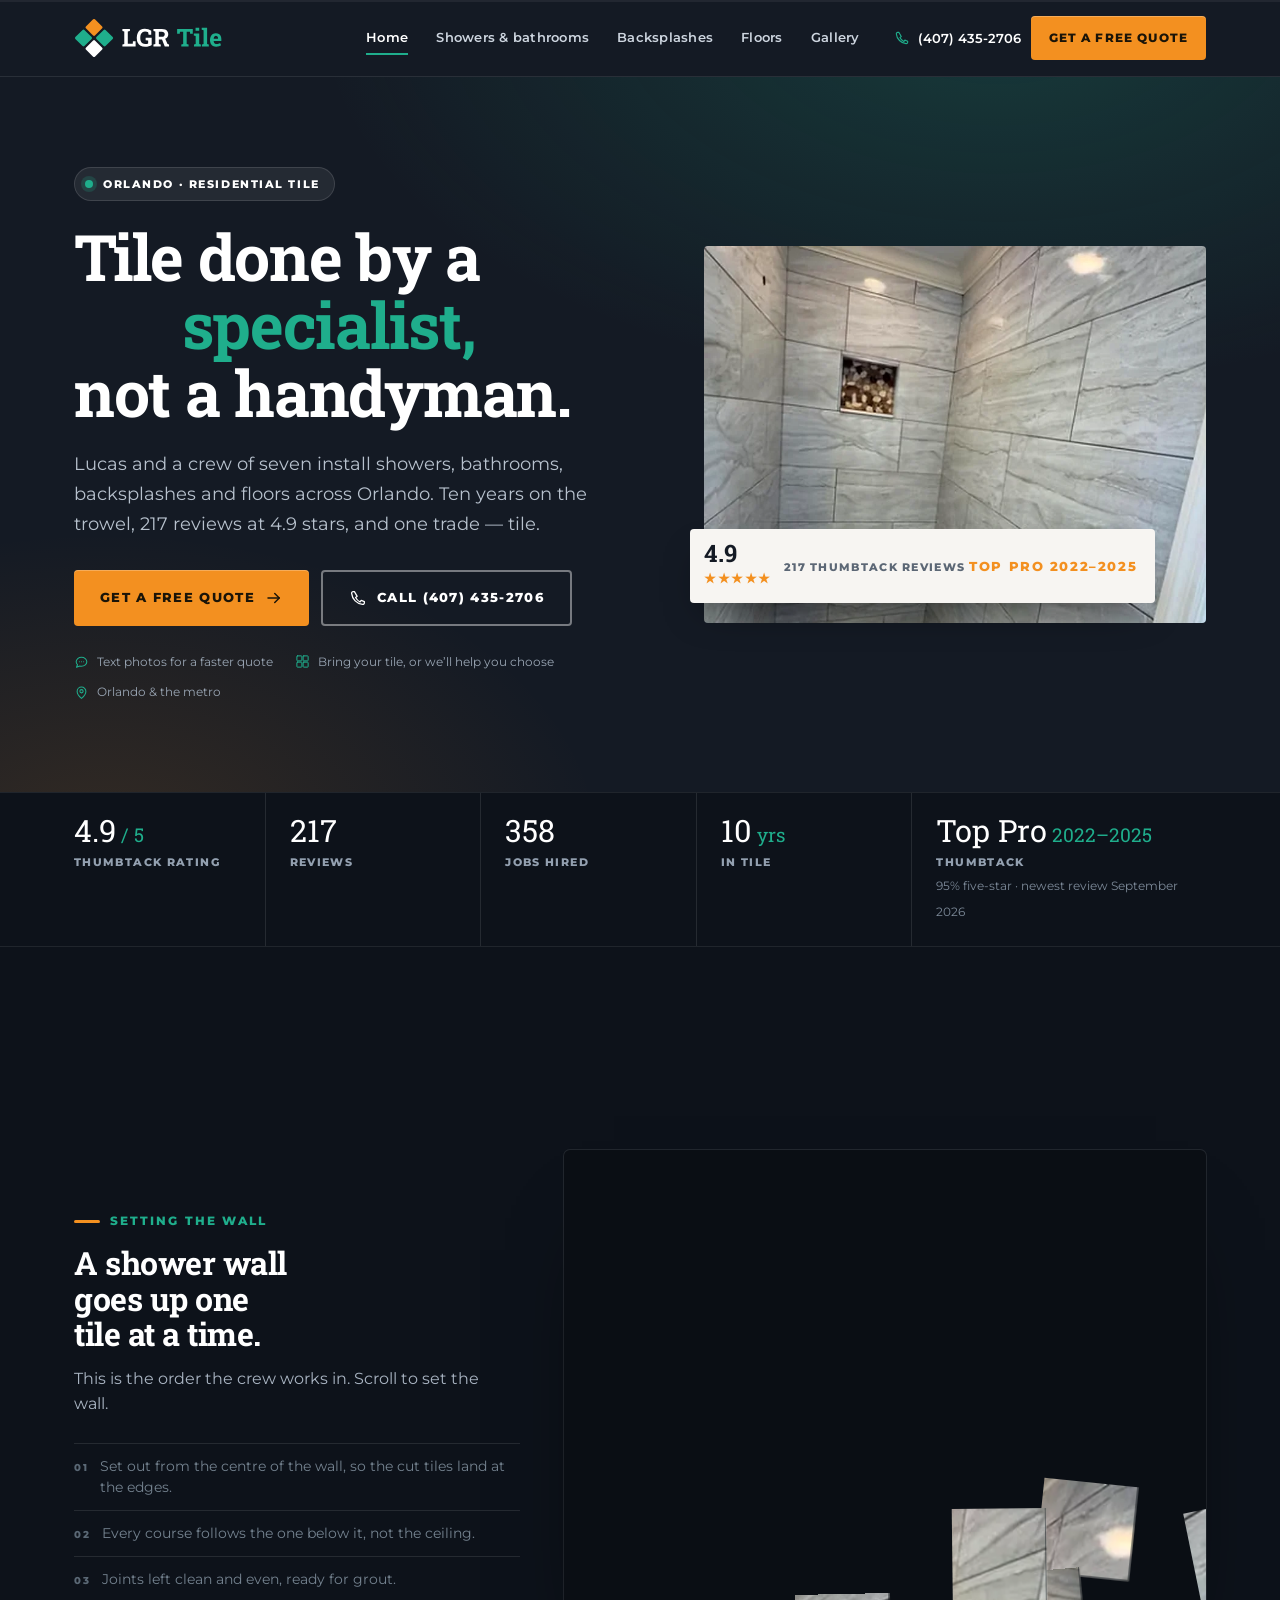
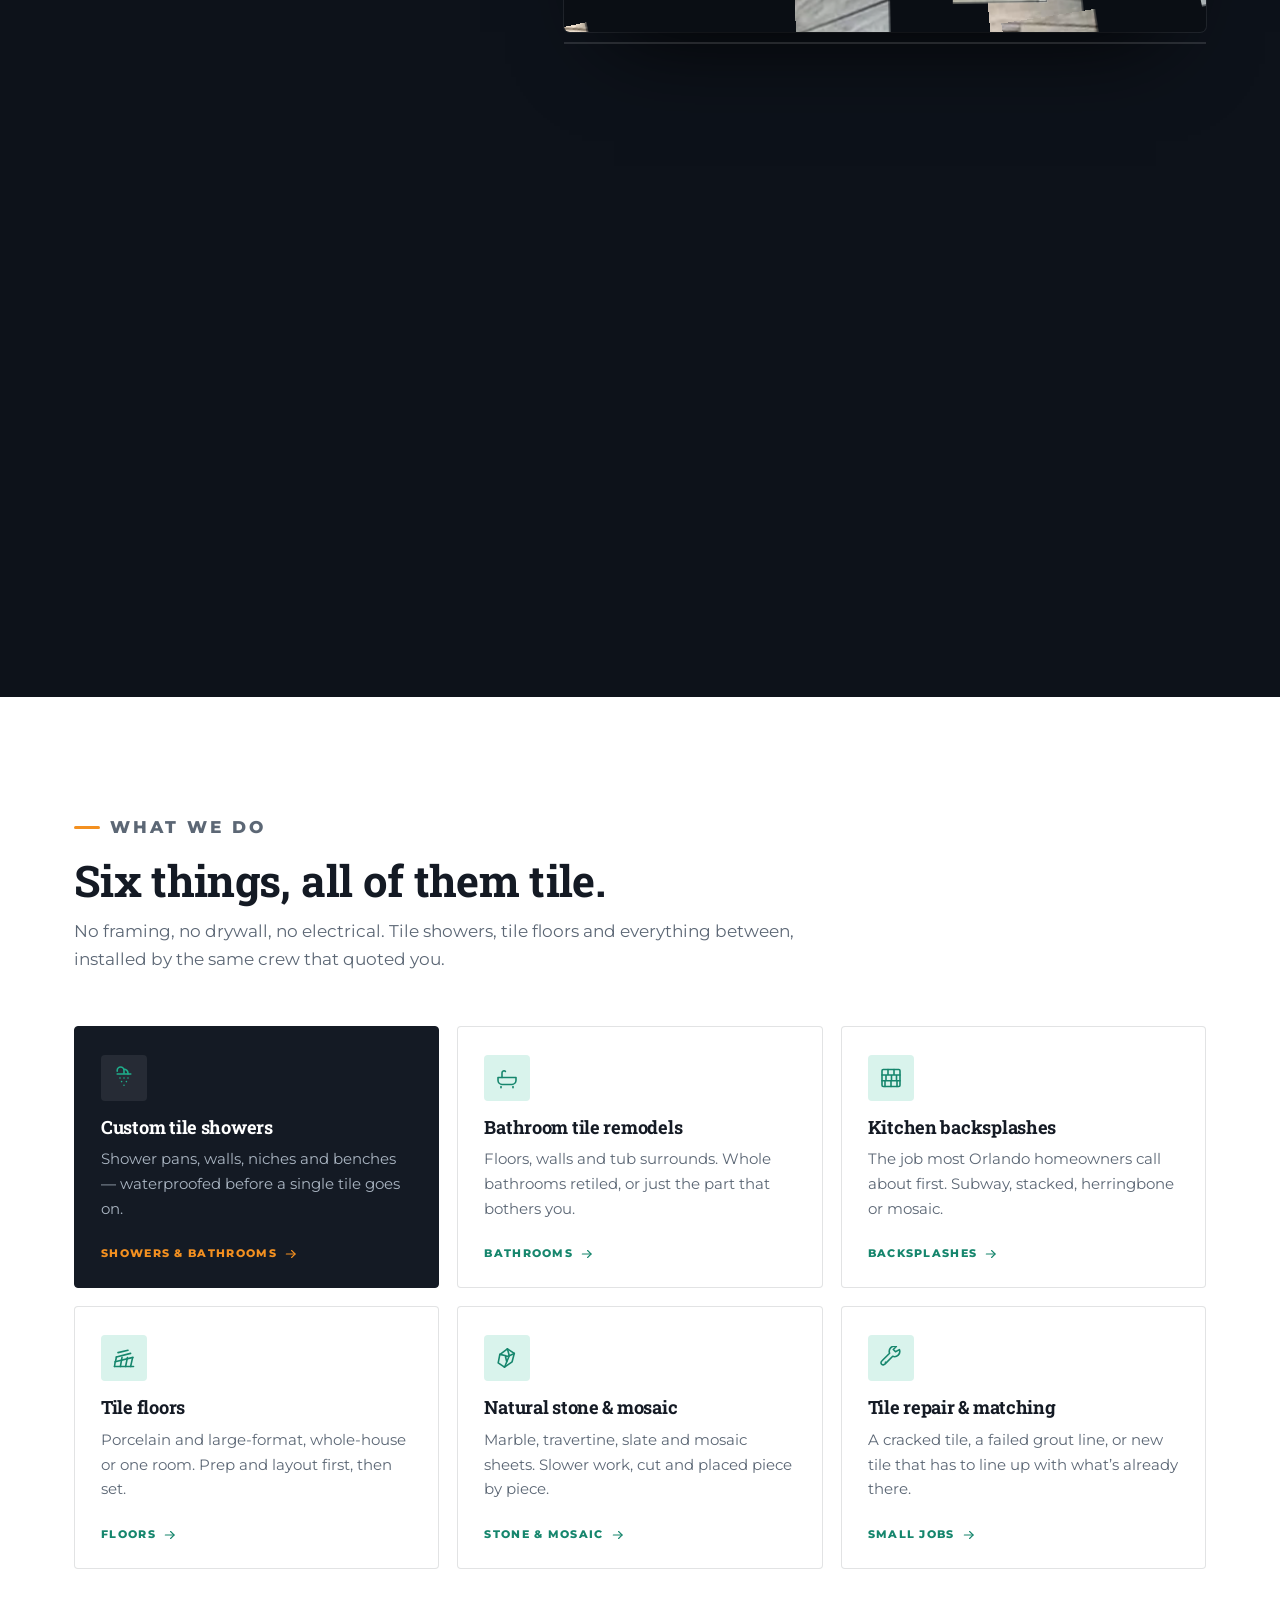
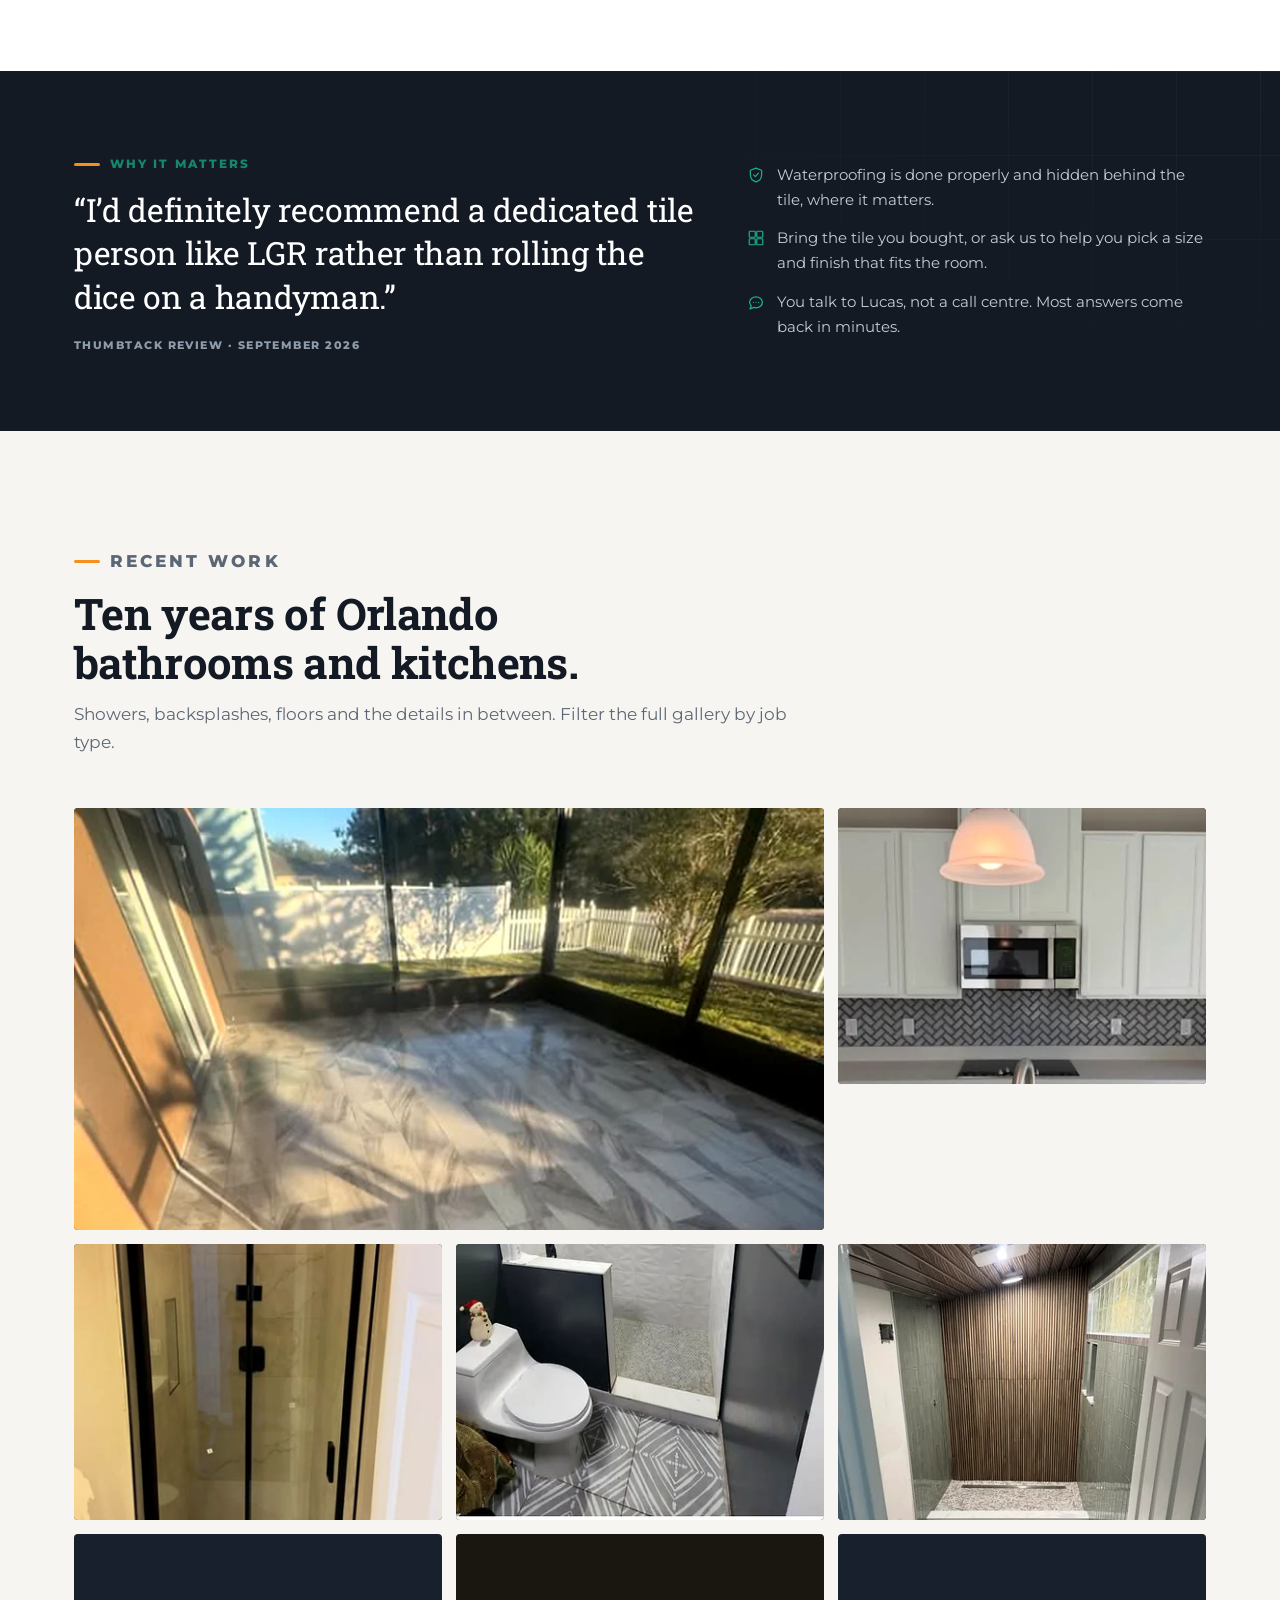
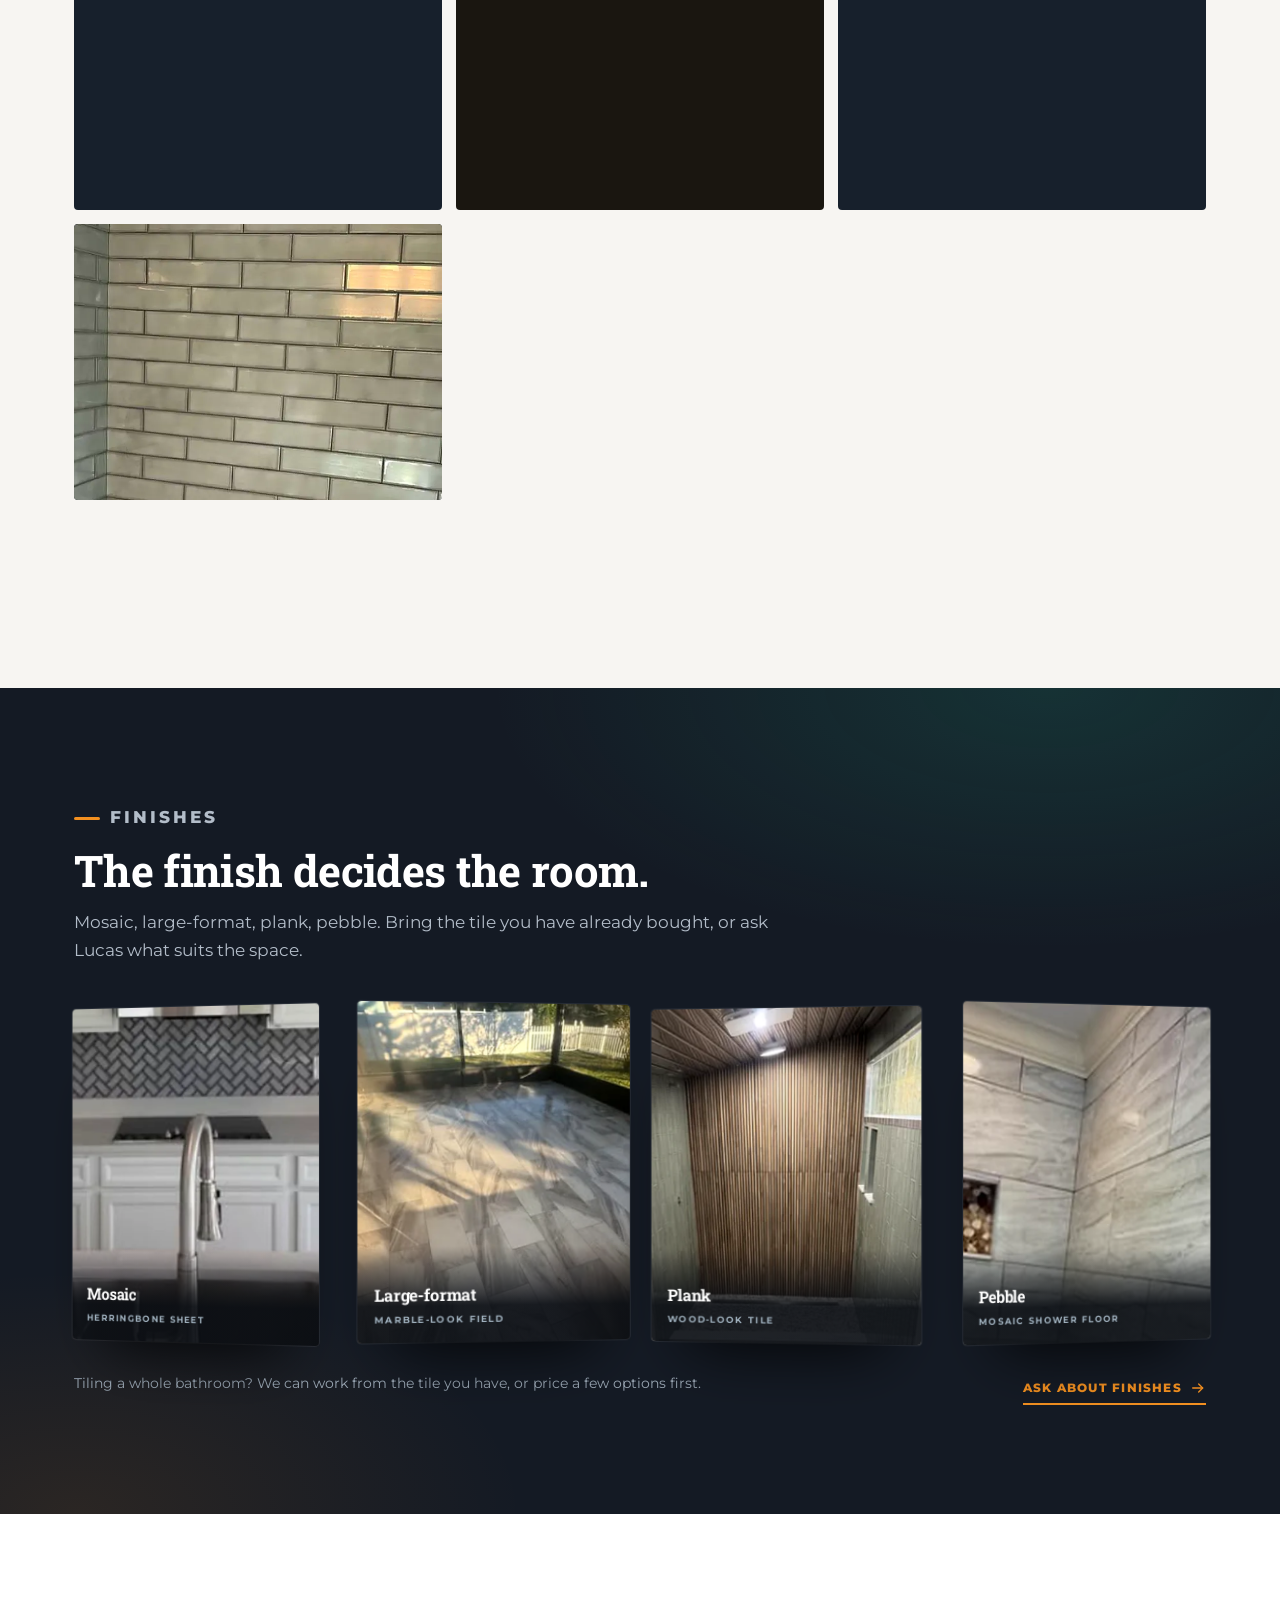
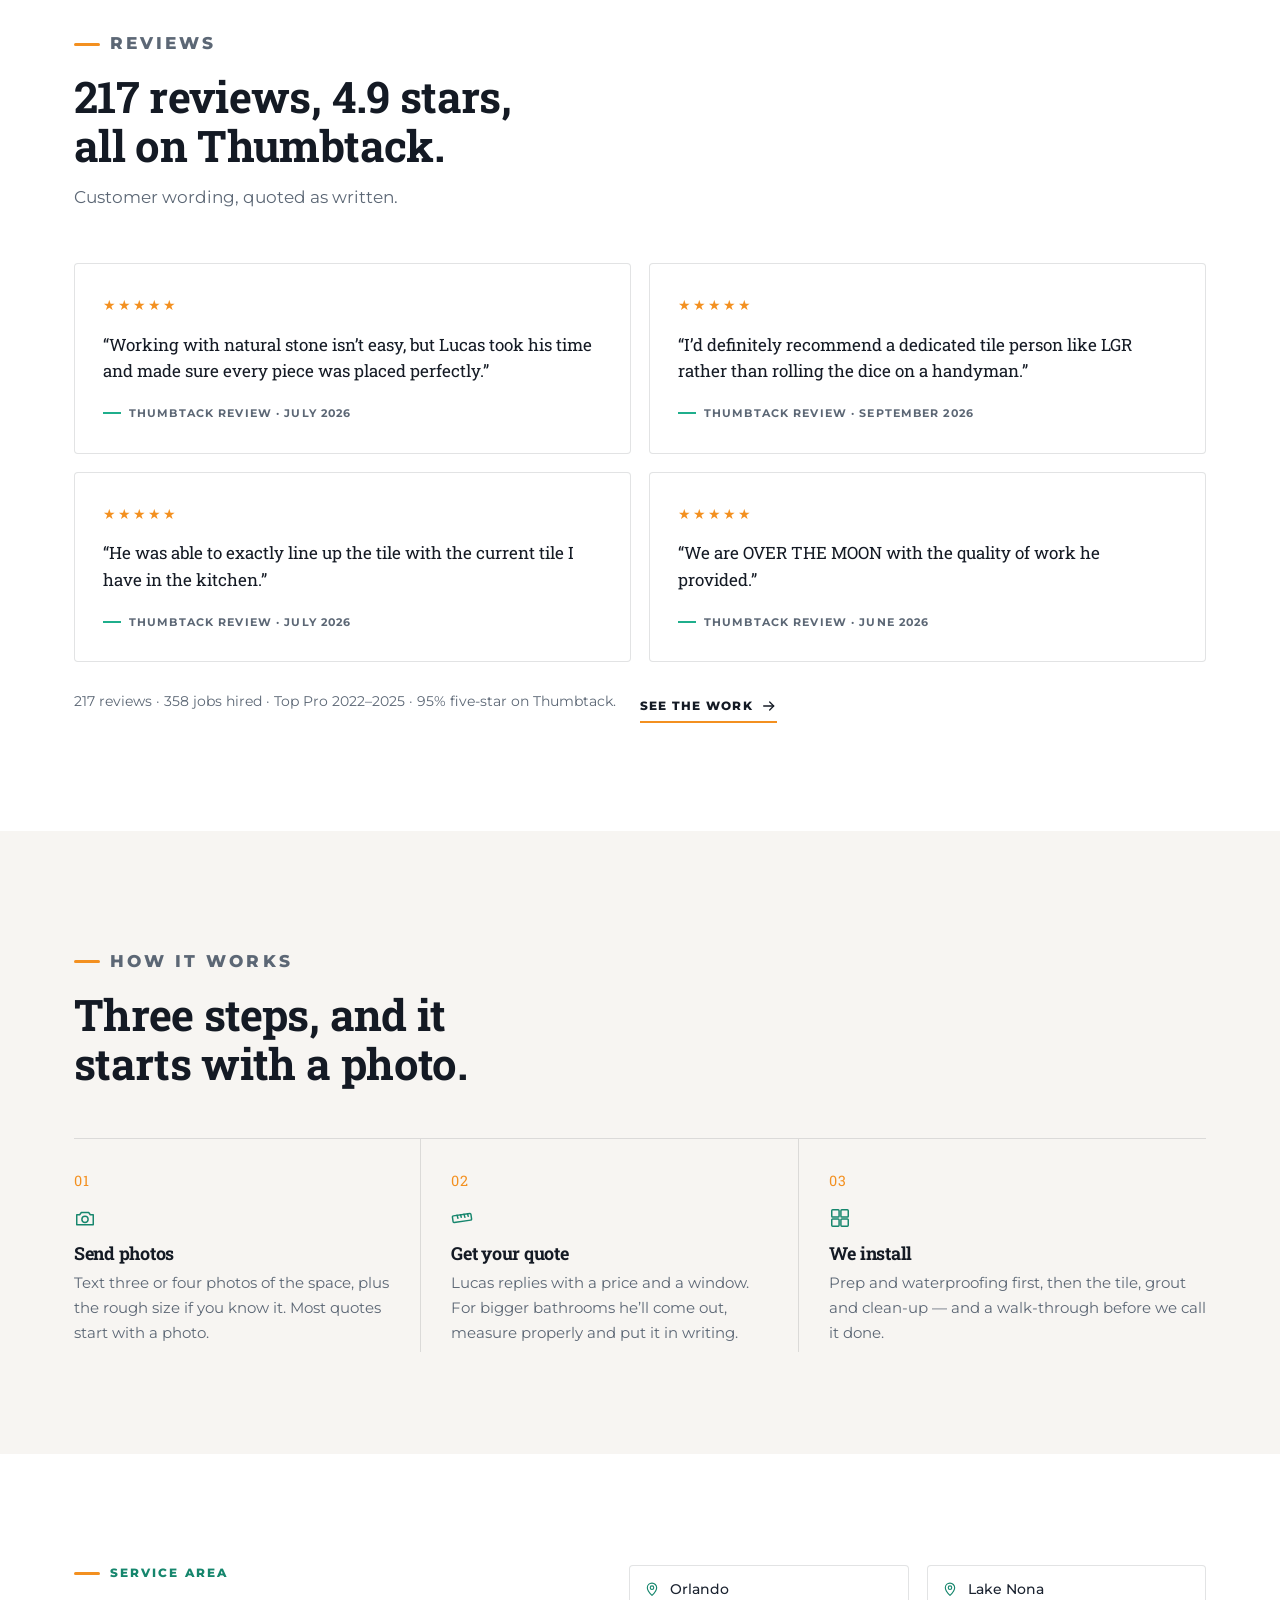
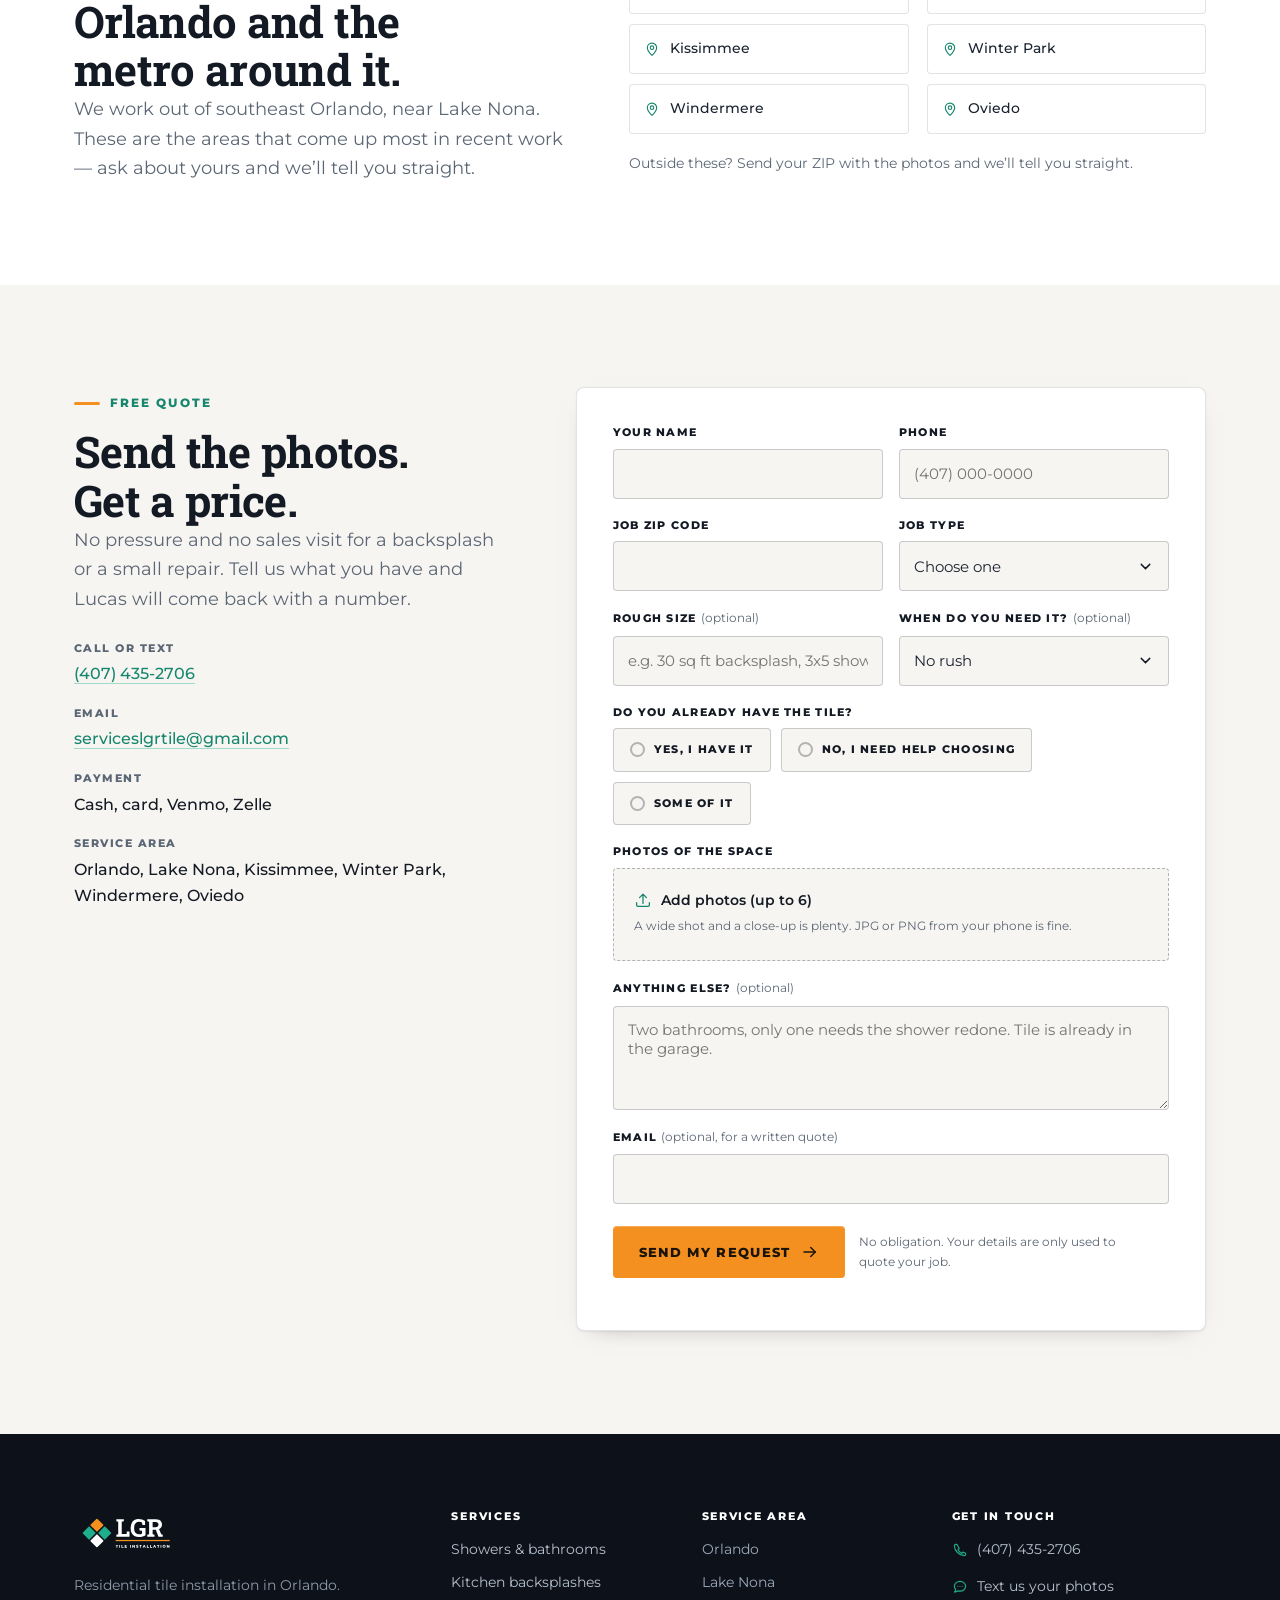
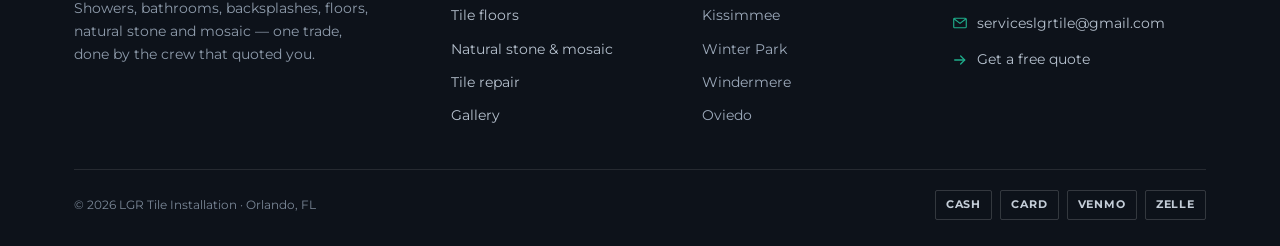
==== commit b26f9d7c: "Tighten the hero, scroll scene and photo loading - Hero uses the gray plank shower (tile is the subj" ====
--- a/index.html
+++ b/index.html
@@ -72,7 +72,7 @@
   <header class="site-header">
     <div class="wrap">
       <a class="brand" href="/" aria-label="LGR Tile Installation — home">
-        <img src="/assets/logo-dark.svg" alt="LGR Tile Installation" width="499" height="220">
+        <img src="/assets/logo-header-dark.svg" alt="LGR Tile Installation" width="352" height="94">
       </a>
       <nav class="nav" id="site-nav" aria-label="Main">
         <a href="/" aria-current="page">Home</a>
@@ -103,7 +103,7 @@
       <div class="wrap">
         <div class="hero-copy">
           <p class="hero-eyebrow"><span class="dot" aria-hidden="true"></span>Orlando &middot; residential tile</p>
-          <h1>Tile done by a <em><span class="spec" data-spec="tile,marble,mosaic,stone,slate"><span class="spec__word">tile</span></span> specialist,</em> not a handyman.</h1>
+          <h1>Tile done by a <em><span class="spec" data-spec="tile,mosaic"><span class="spec__word">tile</span></span> specialist,</em> not a handyman.</h1>
           <p class="hero-sub">Lucas and a crew of seven install showers, bathrooms, backsplashes and floors across Orlando. Ten years on the trowel, 217 reviews at 4.9 stars, and one trade — tile.</p>
           <div class="hero-actions">
             <a class="btn btn--accent" href="/quote/">
@@ -123,8 +123,9 @@
         </div>
 
         <div class="hero-art">
-          <figure class="shot shot--tall" data-photo="hero-shower" data-alt="Marble-look tile shower with a black-framed glass door">
-            <span class="shot-label"><span class="tile-dot" aria-hidden="true"></span>Marble-look shower &middot; Orlando</span>
+          <figure class="shot has-photo shot--hero" data-photo="hero-shower" data-alt="Shower walls in gray plank-look porcelain with a pebble mosaic niche">
+            <span class="shot-label"><span class="tile-dot" aria-hidden="true"></span>Gray plank shower &middot; Orlando</span>
+            <img class="photo" src="/assets/photos/shower-gray-plank-wide.webp" alt="Shower walls in gray plank-look porcelain with a pebble mosaic niche" width="900" height="619" fetchpriority="high" decoding="async">
           </figure>
           <div class="hero-badge">
             <div>
@@ -285,32 +286,41 @@
         </div>
 
         <div class="work-grid reveal">
-          <figure class="shot reveal shot--wide" data-photo="work-1" data-alt="Large-format marble-look floor through a sunroom">
+          <figure class="shot has-photo reveal shot--wide" data-photo="work-1" data-alt="Large-format marble-look floor through a sunroom">
             <span class="shot-label"><span class="tile-dot" aria-hidden="true"></span>Large-format floor</span>
-          </figure>
-          <figure class="shot reveal" data-photo="work-2" data-alt="Herringbone mosaic kitchen backsplash">
+            <img class="photo" src="/assets/photos/floor-sunroom-wide.webp" alt="Large-format marble-look floor through a sunroom" width="900" height="507" loading="lazy" decoding="async">
+          </figure>
+          <figure class="shot has-photo reveal" data-photo="work-2" data-alt="Herringbone mosaic kitchen backsplash">
             <span class="shot-label"><span class="tile-dot" aria-hidden="true"></span>Kitchen backsplash</span>
-          </figure>
-          <figure class="shot reveal" data-photo="work-3" data-alt="Shower in gray plank-look tile with a pebble niche">
+            <img class="photo" src="/assets/photos/kitchen-herringbone-43.webp" alt="Herringbone mosaic kitchen backsplash" width="720" height="540" loading="lazy" decoding="async">
+          </figure>
+          <figure class="shot has-photo reveal" data-photo="work-3" data-alt="Shower in gray plank-look tile with a pebble niche">
             <span class="shot-label"><span class="tile-dot" aria-hidden="true"></span>Gray plank shower</span>
-          </figure>
-          <figure class="shot reveal" data-photo="work-4" data-alt="Bathroom floor in patterned tile beside a tiled shower">
+            <img class="photo" src="/assets/photos/shower-marble-portrait.webp" alt="Shower in gray plank-look tile with a pebble niche" width="780" height="975" loading="lazy" decoding="async">
+          </figure>
+          <figure class="shot has-photo reveal" data-photo="work-4" data-alt="Bathroom floor in patterned tile beside a tiled shower">
             <span class="shot-label"><span class="tile-dot" aria-hidden="true"></span>Bathroom floor</span>
-          </figure>
-          <figure class="shot reveal shot--stone" data-photo="work-5" data-alt="Bathroom with a wood-look tiled ceiling and pebble shower floor">
+            <img class="photo" src="/assets/photos/bathroom-floor-detail.webp" alt="Bathroom floor in patterned tile beside a tiled shower" width="720" height="540" loading="lazy" decoding="async">
+          </figure>
+          <figure class="shot has-photo reveal shot--stone" data-photo="work-5" data-alt="Bathroom with a wood-look tiled ceiling and pebble shower floor">
             <span class="shot-label"><span class="tile-dot" aria-hidden="true"></span>Wood-look ceiling</span>
-          </figure>
-          <figure class="shot reveal" data-photo="work-6" data-alt="Pebble mosaic niche in a tiled shower">
+            <img class="photo" src="/assets/photos/bathroom-wood-ceiling.webp" alt="Bathroom with a wood-look tiled ceiling and pebble shower floor" width="720" height="540" loading="lazy" decoding="async">
+          </figure>
+          <figure class="shot has-photo reveal" data-photo="work-6" data-alt="Pebble mosaic niche in a tiled shower">
             <span class="shot-label"><span class="tile-dot" aria-hidden="true"></span>Pebble niche</span>
-          </figure>
-          <figure class="shot reveal shot--gold" data-photo="work-7" data-alt="Herringbone mosaic band above a kitchen counter">
+            <img class="photo" src="/assets/photos/shower-gray-niche.webp" alt="Pebble mosaic niche in a tiled shower" width="640" height="479" loading="lazy" decoding="async">
+          </figure>
+          <figure class="shot has-photo reveal shot--gold" data-photo="work-7" data-alt="Herringbone mosaic band above a kitchen counter">
             <span class="shot-label"><span class="tile-dot" aria-hidden="true"></span>Herringbone detail</span>
-          </figure>
-          <figure class="shot reveal" data-photo="work-8" data-alt="Textured shower wall with a black shower head and dark accent wall">
+            <img class="photo" src="/assets/photos/kitchen-herringbone-detail.webp" alt="Herringbone mosaic band above a kitchen counter" width="700" height="525" loading="lazy" decoding="async">
+          </figure>
+          <figure class="shot has-photo reveal" data-photo="work-8" data-alt="Textured shower wall with a black shower head and dark accent wall">
             <span class="shot-label"><span class="tile-dot" aria-hidden="true"></span>Shower &amp; accent wall</span>
-          </figure>
-          <figure class="shot reveal" data-photo="work-9" data-alt="Stacked subway tile on a shower wall, laid in a level running bond">
+            <img class="photo" src="/assets/photos/bathroom-accent-wall.webp" alt="Textured shower wall with a black shower head and dark accent wall" width="720" height="540" loading="lazy" decoding="async">
+          </figure>
+          <figure class="shot has-photo reveal" data-photo="work-9" data-alt="Stacked subway tile on a shower wall, laid in a level running bond">
             <span class="shot-label"><span class="tile-dot" aria-hidden="true"></span>Stacked subway</span>
+            <img class="photo" src="/assets/photos/shower-subway-stacked.webp" alt="Stacked subway tile on a shower wall, laid in a level running bond" width="720" height="540" loading="lazy" decoding="async">
           </figure>
         </div>
 
--- a/assets/styles.css
+++ b/assets/styles.css
@@ -293,7 +293,7 @@
 }
 
 .brand { display: block; flex: none; }
-.brand img { height: 42px; width: auto; }
+.brand img { height: 40px; width: auto; }
 
 .nav {
   display: flex;
@@ -513,8 +513,9 @@
 .hero-badge .stars { color: var(--orange); font-size: 0.82rem; letter-spacing: 0.12em; line-height: 1.2; }
 
 @media (max-width: 900px) {
-  .hero .wrap { grid-template-columns: minmax(0, 1fr); padding-block: 40px 56px; }
-  .hero-art { order: -1; max-width: 520px; }
+  .hero .wrap { grid-template-columns: minmax(0, 1fr); padding-block: 28px 56px; }
+  .hero-art { order: 1; max-width: 560px; }
+  .hero-art .shot { aspect-ratio: 16 / 10; }
   .hero-badge { left: auto; right: 12px; bottom: 12px; padding: 10px 14px; }
   .hero-badge strong { font-size: 1.2rem; }
 }
@@ -598,6 +599,7 @@
 .shot--gold { --tone-a: #2b2418; --tone-b: #1a1610; --tile: 72px; }
 .shot--stone { --tone-a: #2a2f36; --tone-b: #1b1f25; --tile: 88px; }
 .shot--tall { min-height: 0; aspect-ratio: 4 / 5; }
+.shot--hero { min-height: 0; aspect-ratio: 4 / 3; }
 
 /* any slot with a ratio set by its context drops the base min-height, so a
    narrow column can never force the grid wider than the screen */
--- a/assets/motion.css
+++ b/assets/motion.css
@@ -34,7 +34,7 @@
   color: #dfe4ea;
   overflow: clip;
 }
-.js .build { height: 260vh; }
+.js .build { height: 150vh; }
 
 .build__sticky {
   display: flex;
@@ -341,14 +341,14 @@
   .build__lede { display: none; }
   .build__steps { margin-top: 12px; gap: 6px; }
   .build__steps li { font-size: 0.8rem; padding-top: 8px; }
-  .js .build { height: 240vh; }
+  .js .build { height: 140vh; }
   .build__stage { max-width: 520px; }
   .slabs { grid-template-columns: repeat(2, minmax(0, 1fr)); gap: 12px; }
   .slab span { letter-spacing: 0.1em; }
 }
 
 @media (max-width: 560px) {
-  .js .build { height: 210vh; }
+  .js .build { height: 130vh; }
   .build__steps li { font-size: 0.78rem; }
   .build__done { left: 8px; bottom: 8px; padding: 5px 9px; font-size: 0.54rem; }
 }
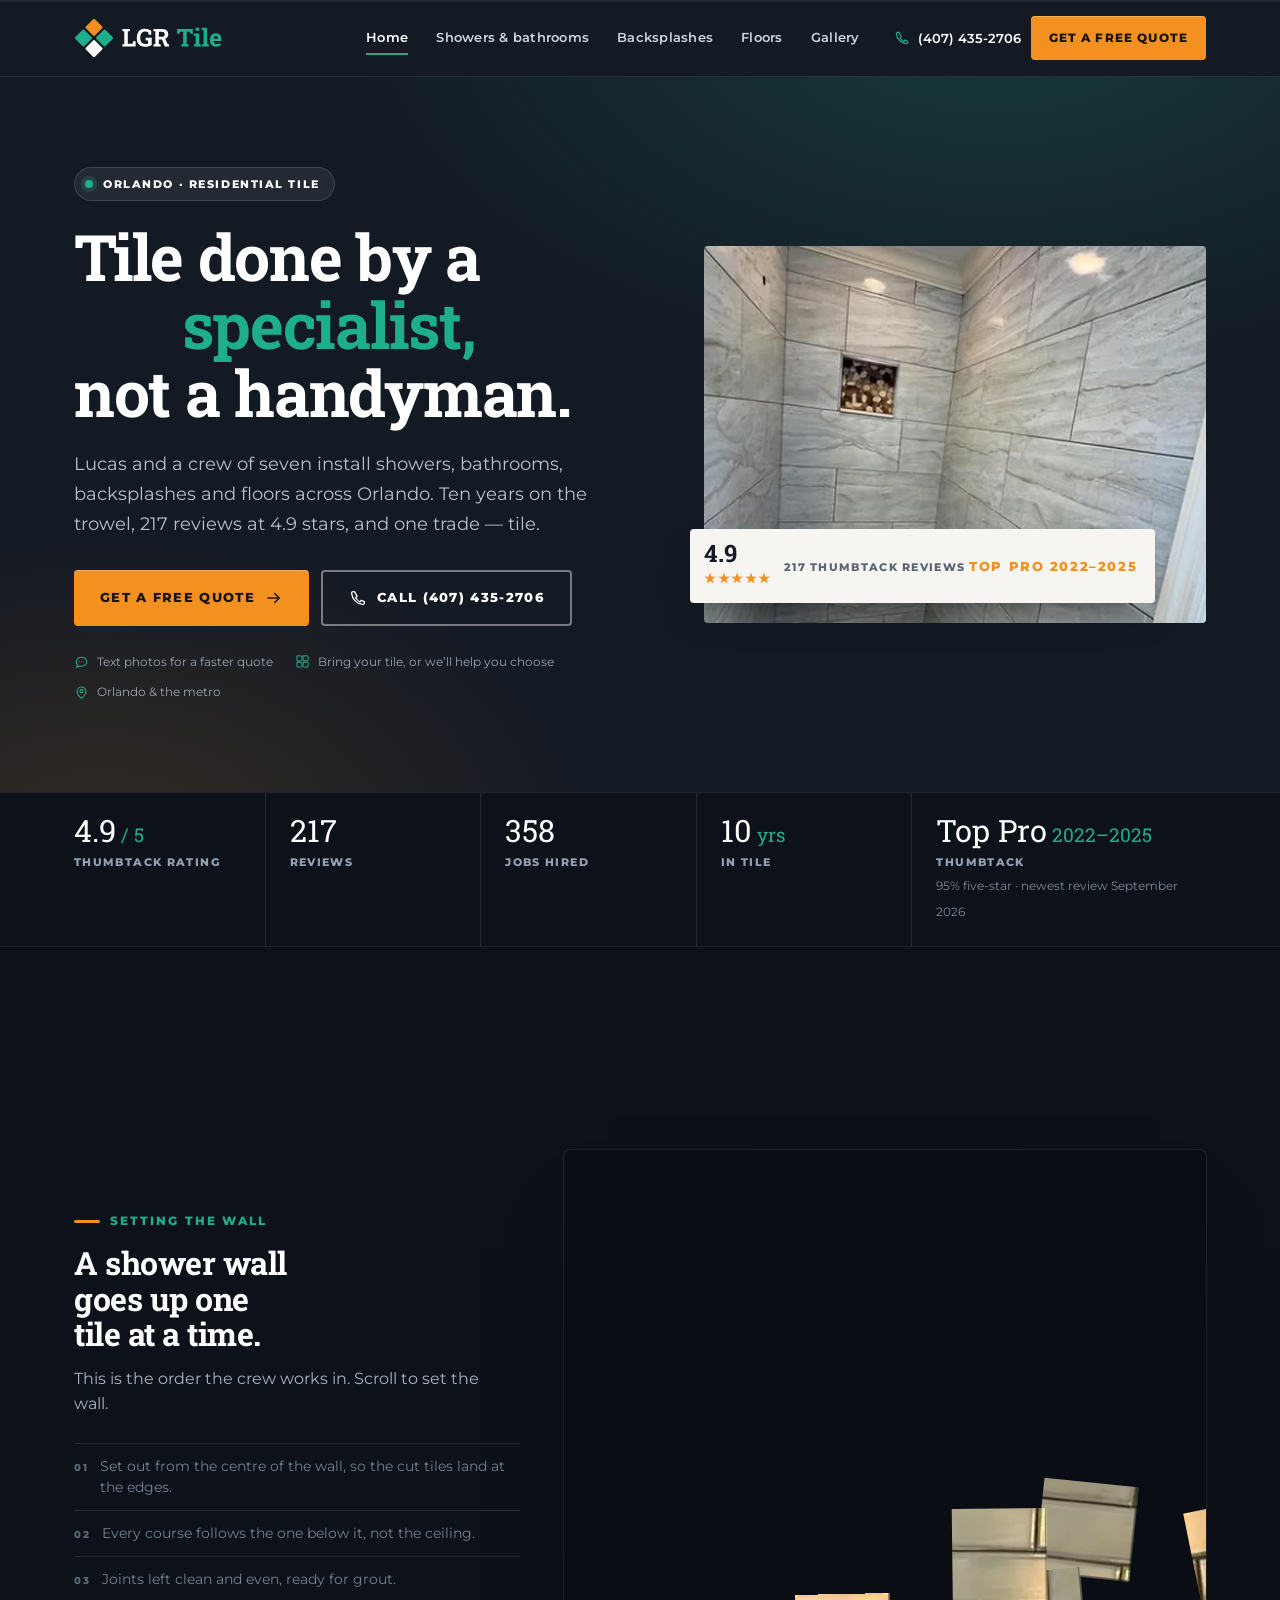
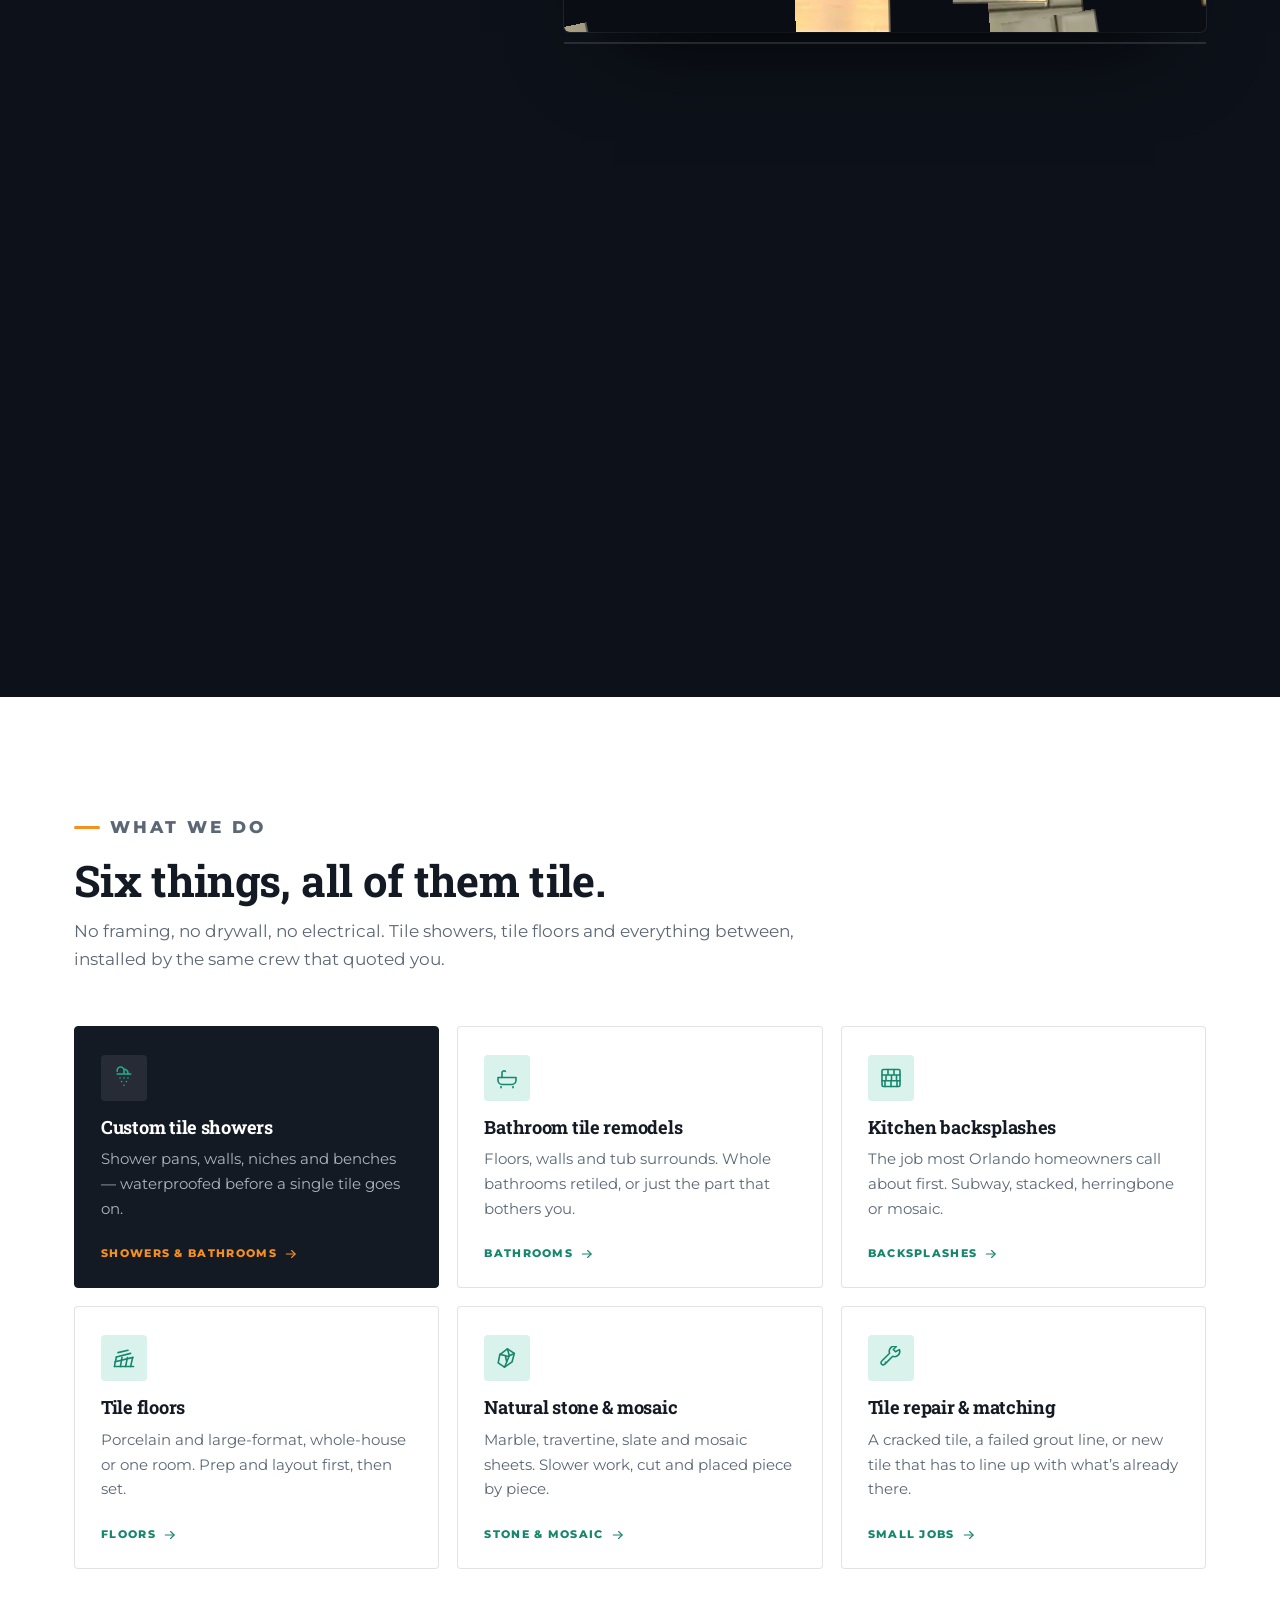
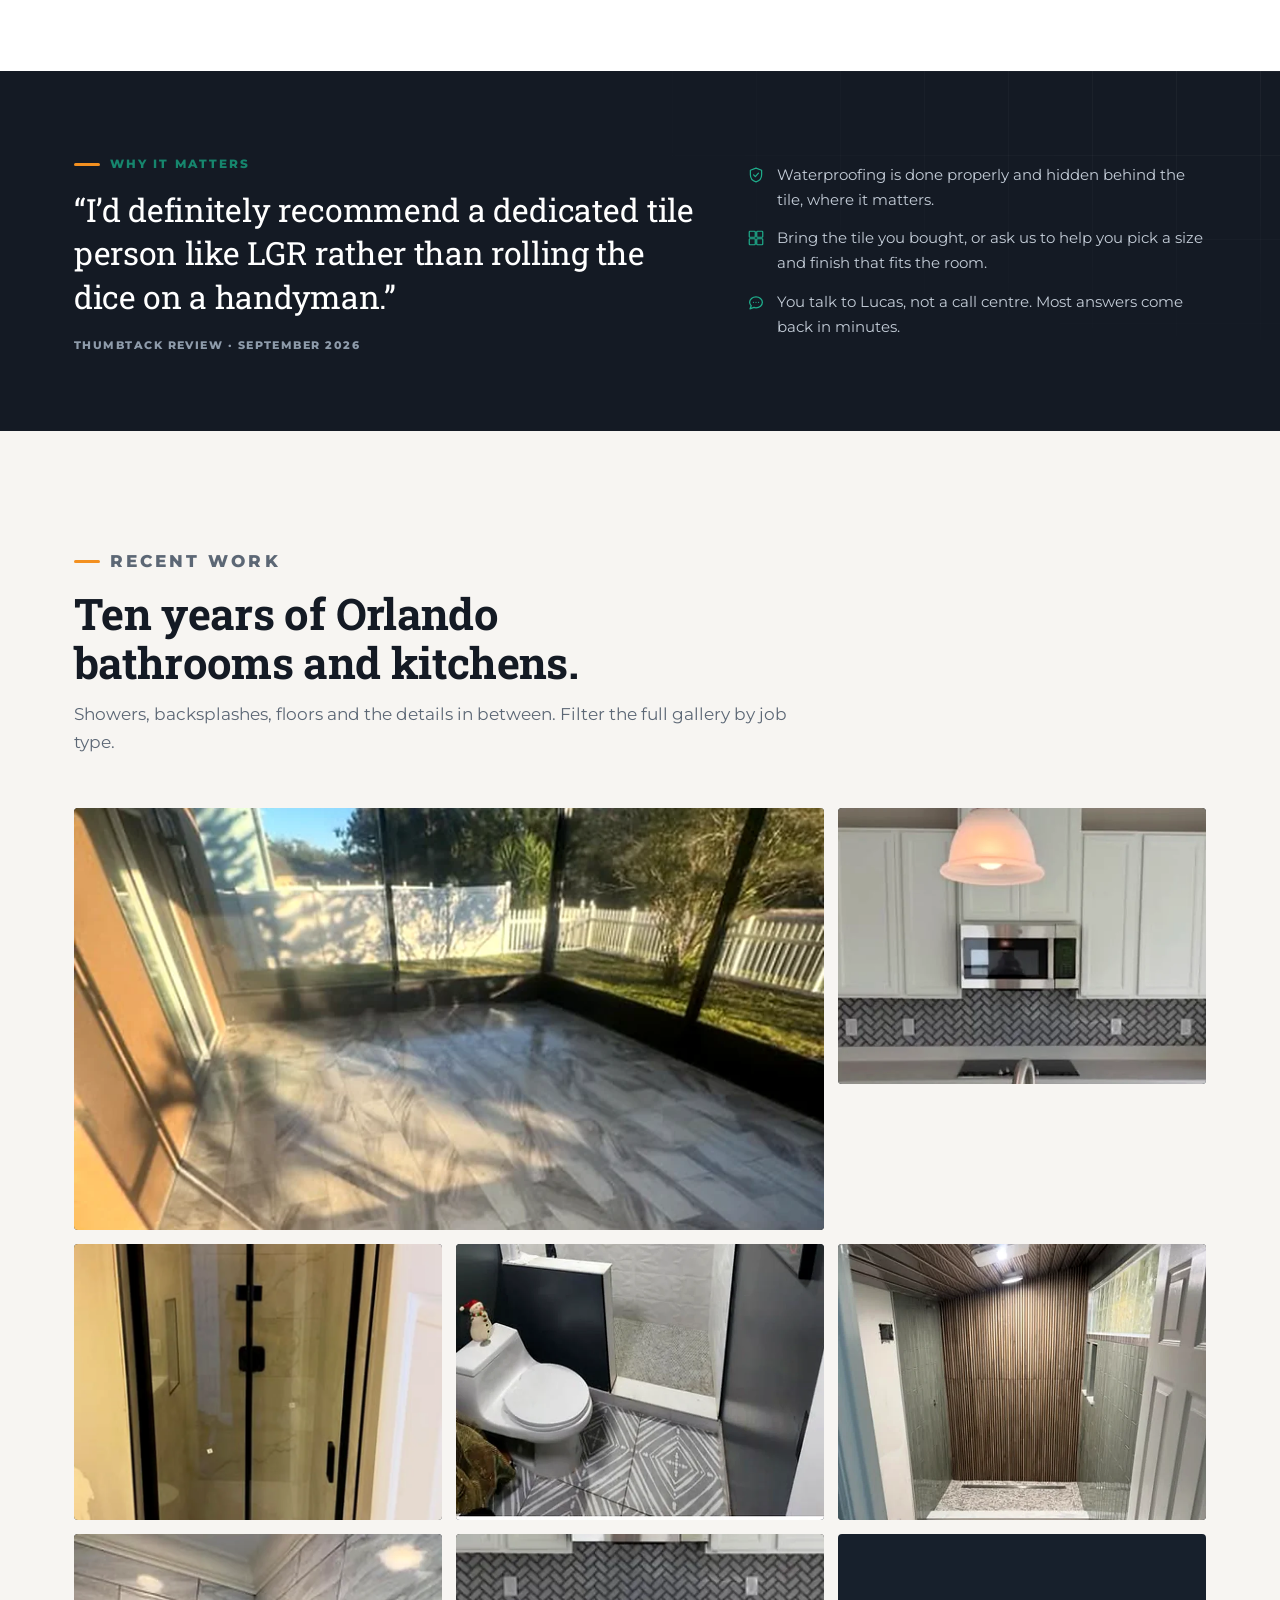
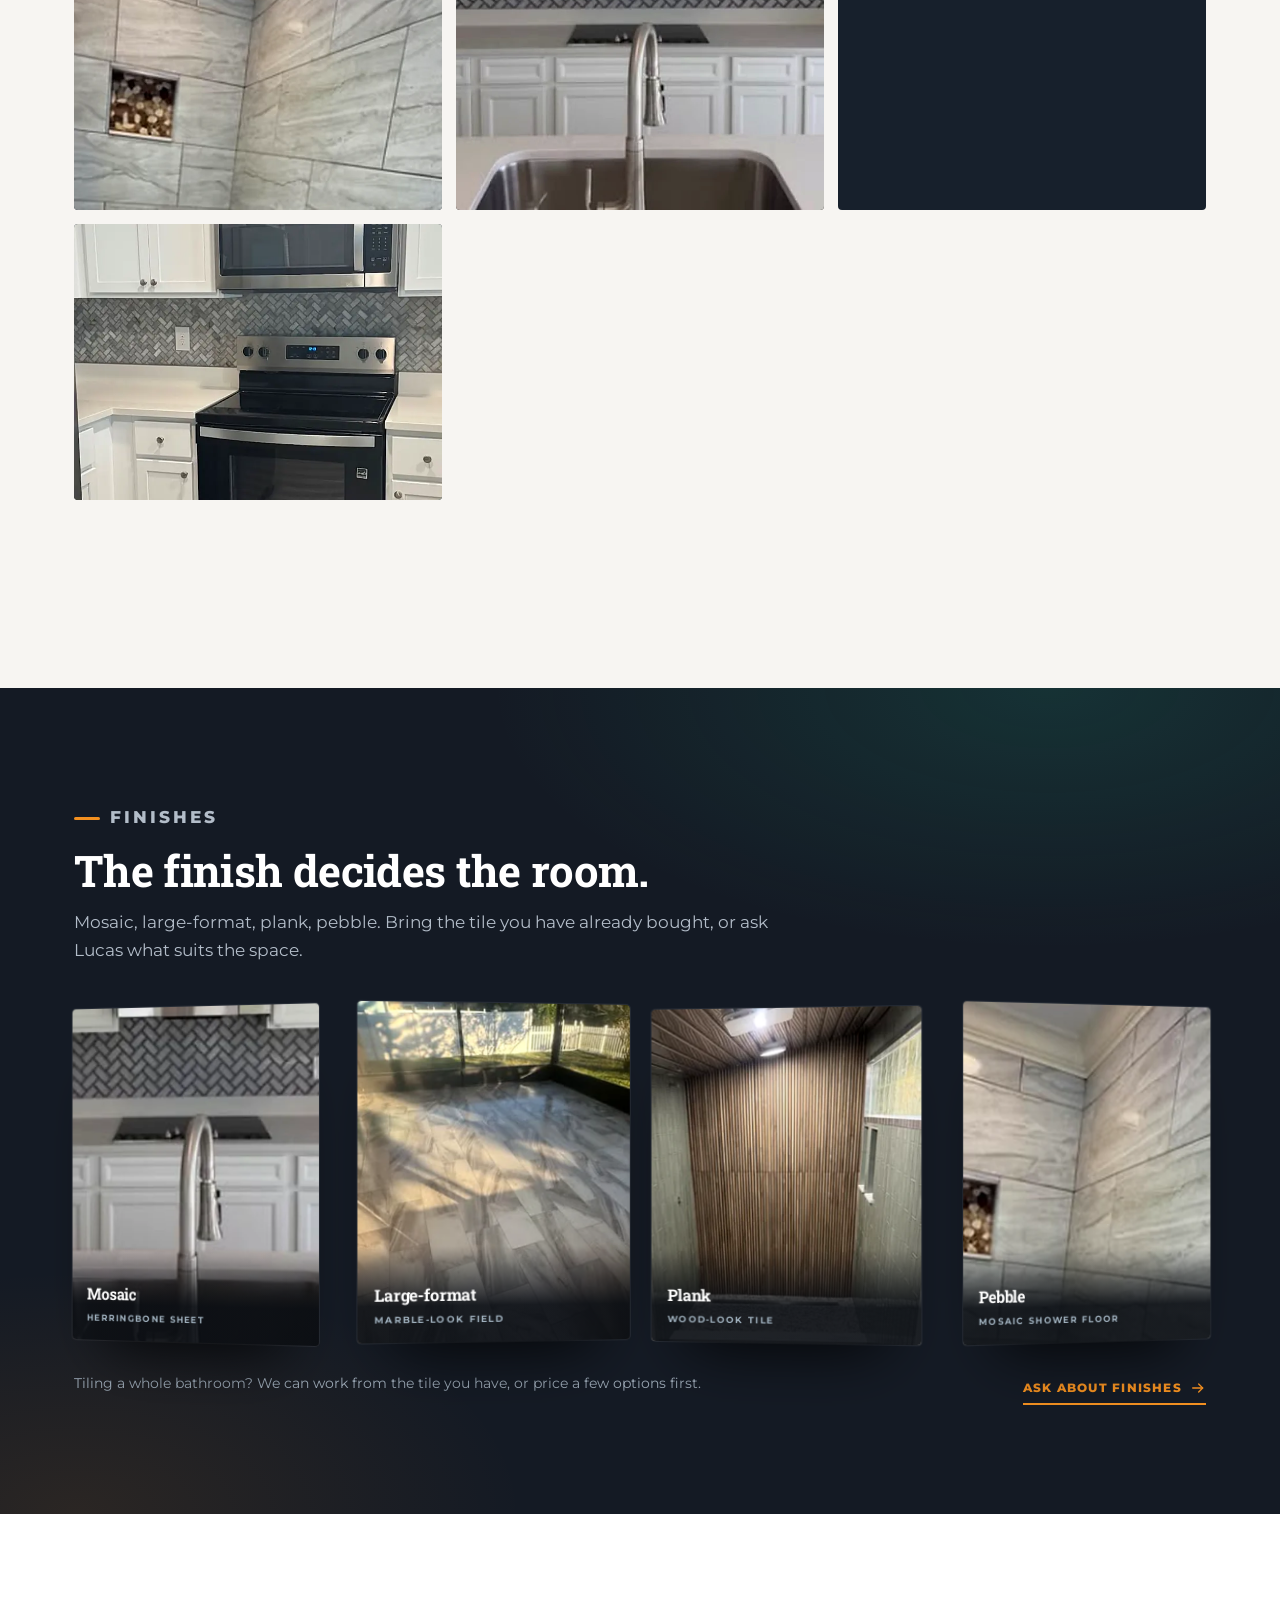
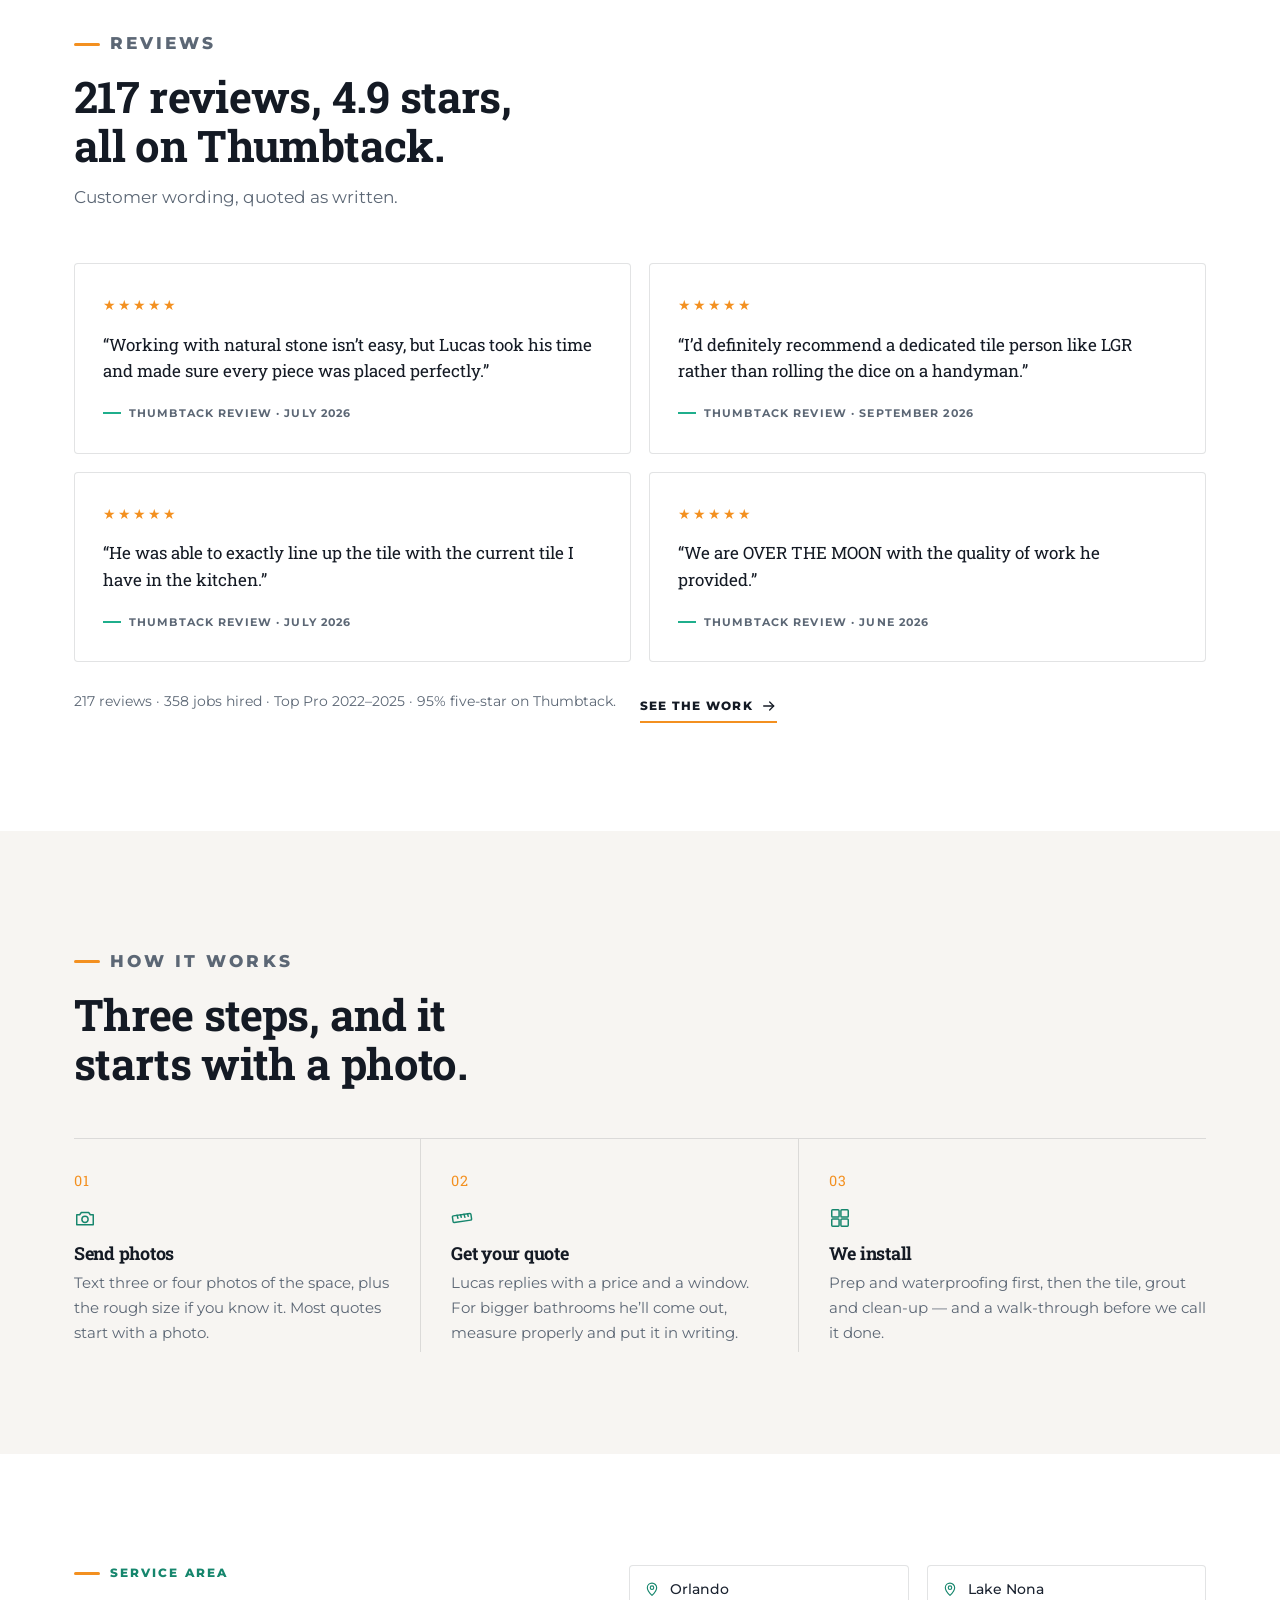
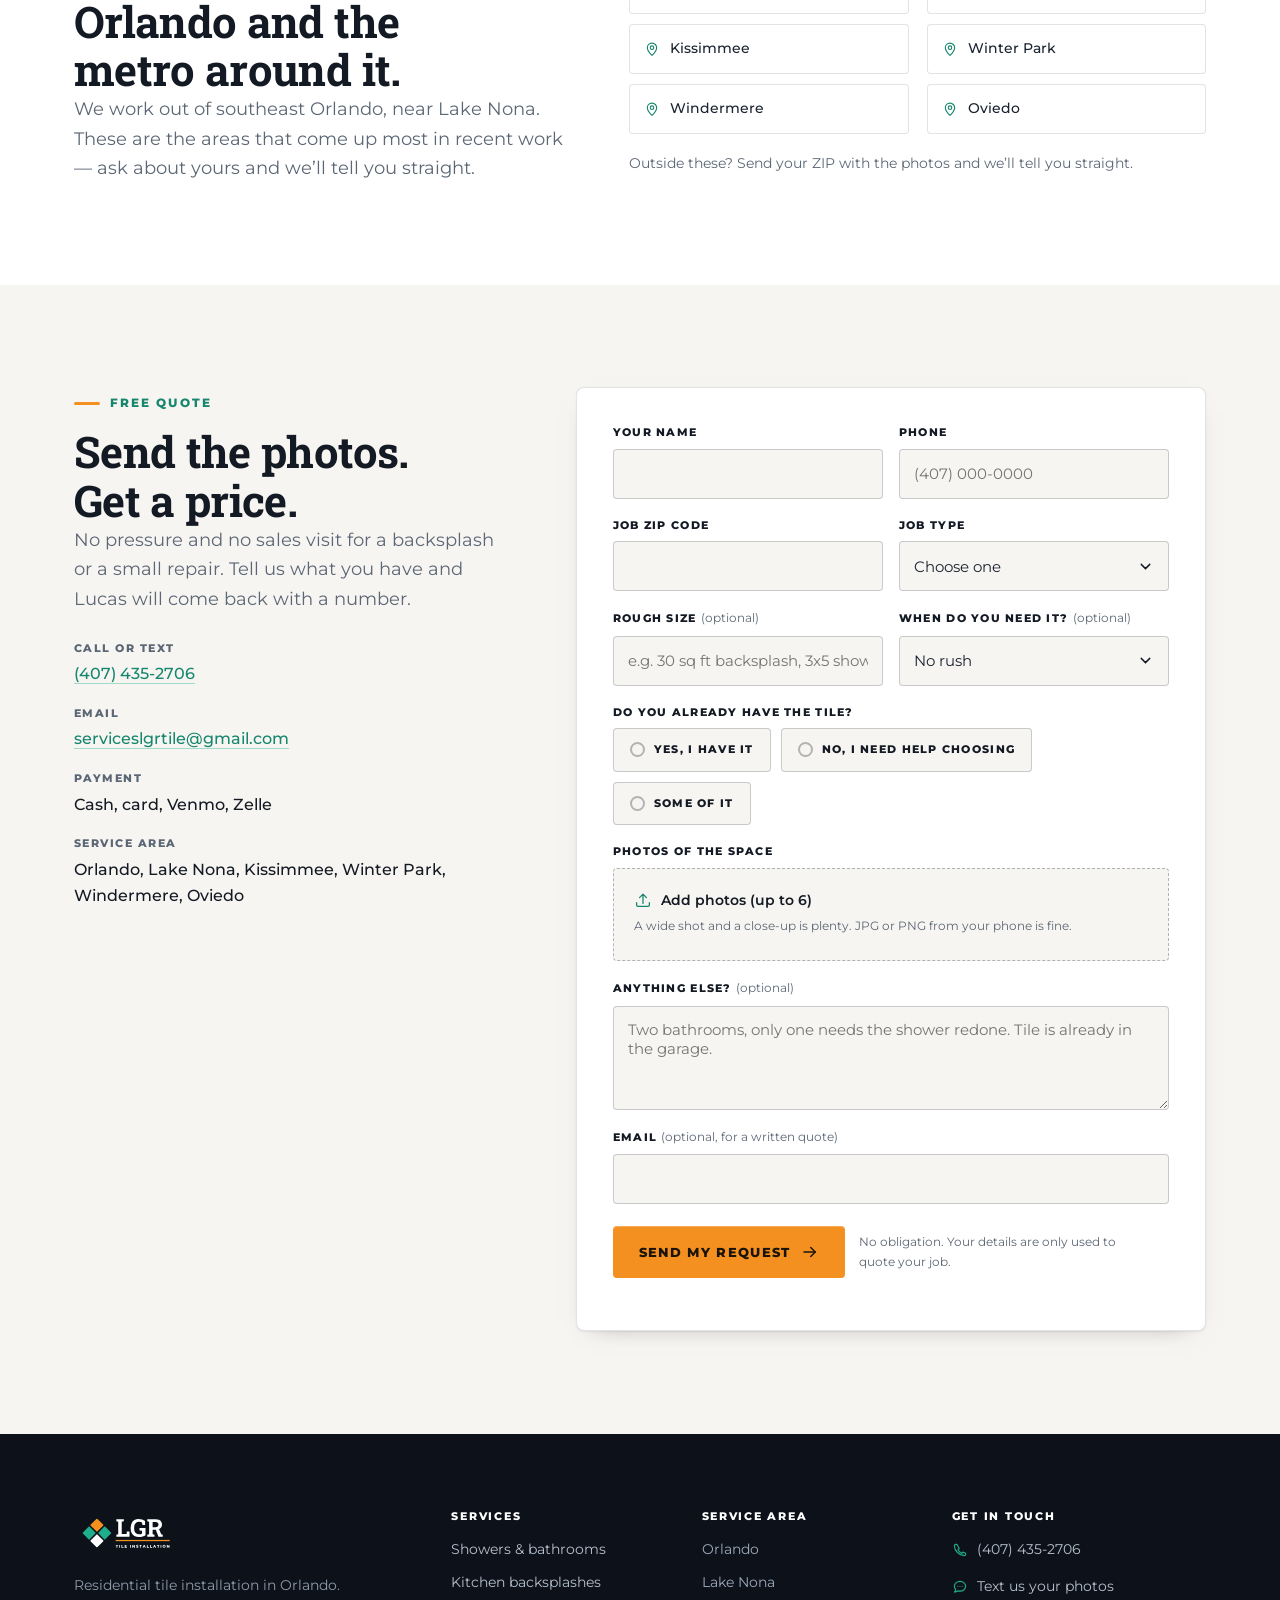
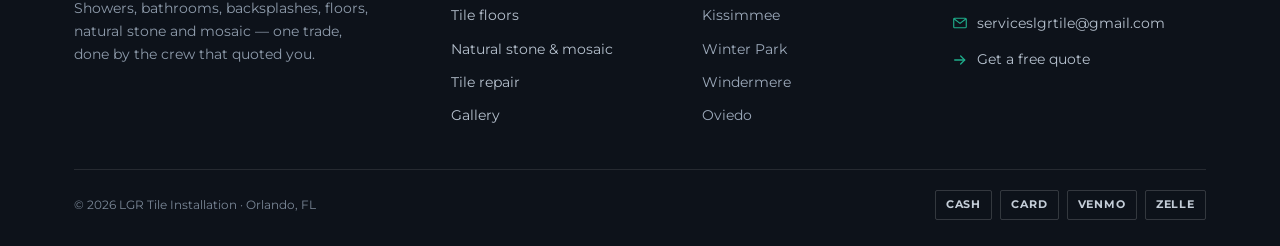
==== commit ef521277: "Use the subway shower wall for the tile-setting scene The gray plank shower is now the hero photo, s" ====
--- a/index.html
+++ b/index.html
@@ -185,8 +185,8 @@
 
           <div class="build__stage">
             <div class="build__wall" data-build-wall>
-              <img class="build__plate" src="/assets/photos/shower-gray-plank-43.webp" alt="Shower wall in gray plank-look tile with a pebble mosaic niche" width="720" height="540" loading="lazy" decoding="async">
-              <span class="build__done"><span class="tile-dot" aria-hidden="true"></span>Gray plank shower &middot; set</span>
+              <img class="build__plate" src="/assets/photos/shower-subway-stacked.webp" alt="Shower wall in white subway tile, laid course by course in a running bond" width="720" height="540" loading="lazy" decoding="async">
+              <span class="build__done"><span class="tile-dot" aria-hidden="true"></span>Subway shower wall &middot; set</span>
             </div>
             <div class="build__meter" aria-hidden="true"><span></span></div>
           </div>
@@ -318,9 +318,9 @@
             <span class="shot-label"><span class="tile-dot" aria-hidden="true"></span>Shower &amp; accent wall</span>
             <img class="photo" src="/assets/photos/bathroom-accent-wall.webp" alt="Textured shower wall with a black shower head and dark accent wall" width="720" height="540" loading="lazy" decoding="async">
           </figure>
-          <figure class="shot has-photo reveal" data-photo="work-9" data-alt="Stacked subway tile on a shower wall, laid in a level running bond">
-            <span class="shot-label"><span class="tile-dot" aria-hidden="true"></span>Stacked subway</span>
-            <img class="photo" src="/assets/photos/shower-subway-stacked.webp" alt="Stacked subway tile on a shower wall, laid in a level running bond" width="720" height="540" loading="lazy" decoding="async">
+          <figure class="shot has-photo reveal" data-photo="work-9" data-alt="Dark marble mosaic backsplash behind a stainless range">
+            <span class="shot-label"><span class="tile-dot" aria-hidden="true"></span>Marble mosaic backsplash</span>
+            <img class="photo" src="/assets/photos/kitchen-mosaic-dark.webp" alt="Dark marble mosaic backsplash behind a stainless range" width="720" height="540" loading="lazy" decoding="async">
           </figure>
         </div>
 
--- a/assets/motion.css
+++ b/assets/motion.css
@@ -112,7 +112,7 @@
 .build__wall {
   --cols: 8;
   --rows: 6;
-  --wall-photo: url('/assets/photos/shower-gray-plank-43.webp');
+  --wall-photo: url('/assets/photos/shower-subway-stacked.webp');
   position: relative;
   aspect-ratio: 4 / 3;
   overflow: hidden;
